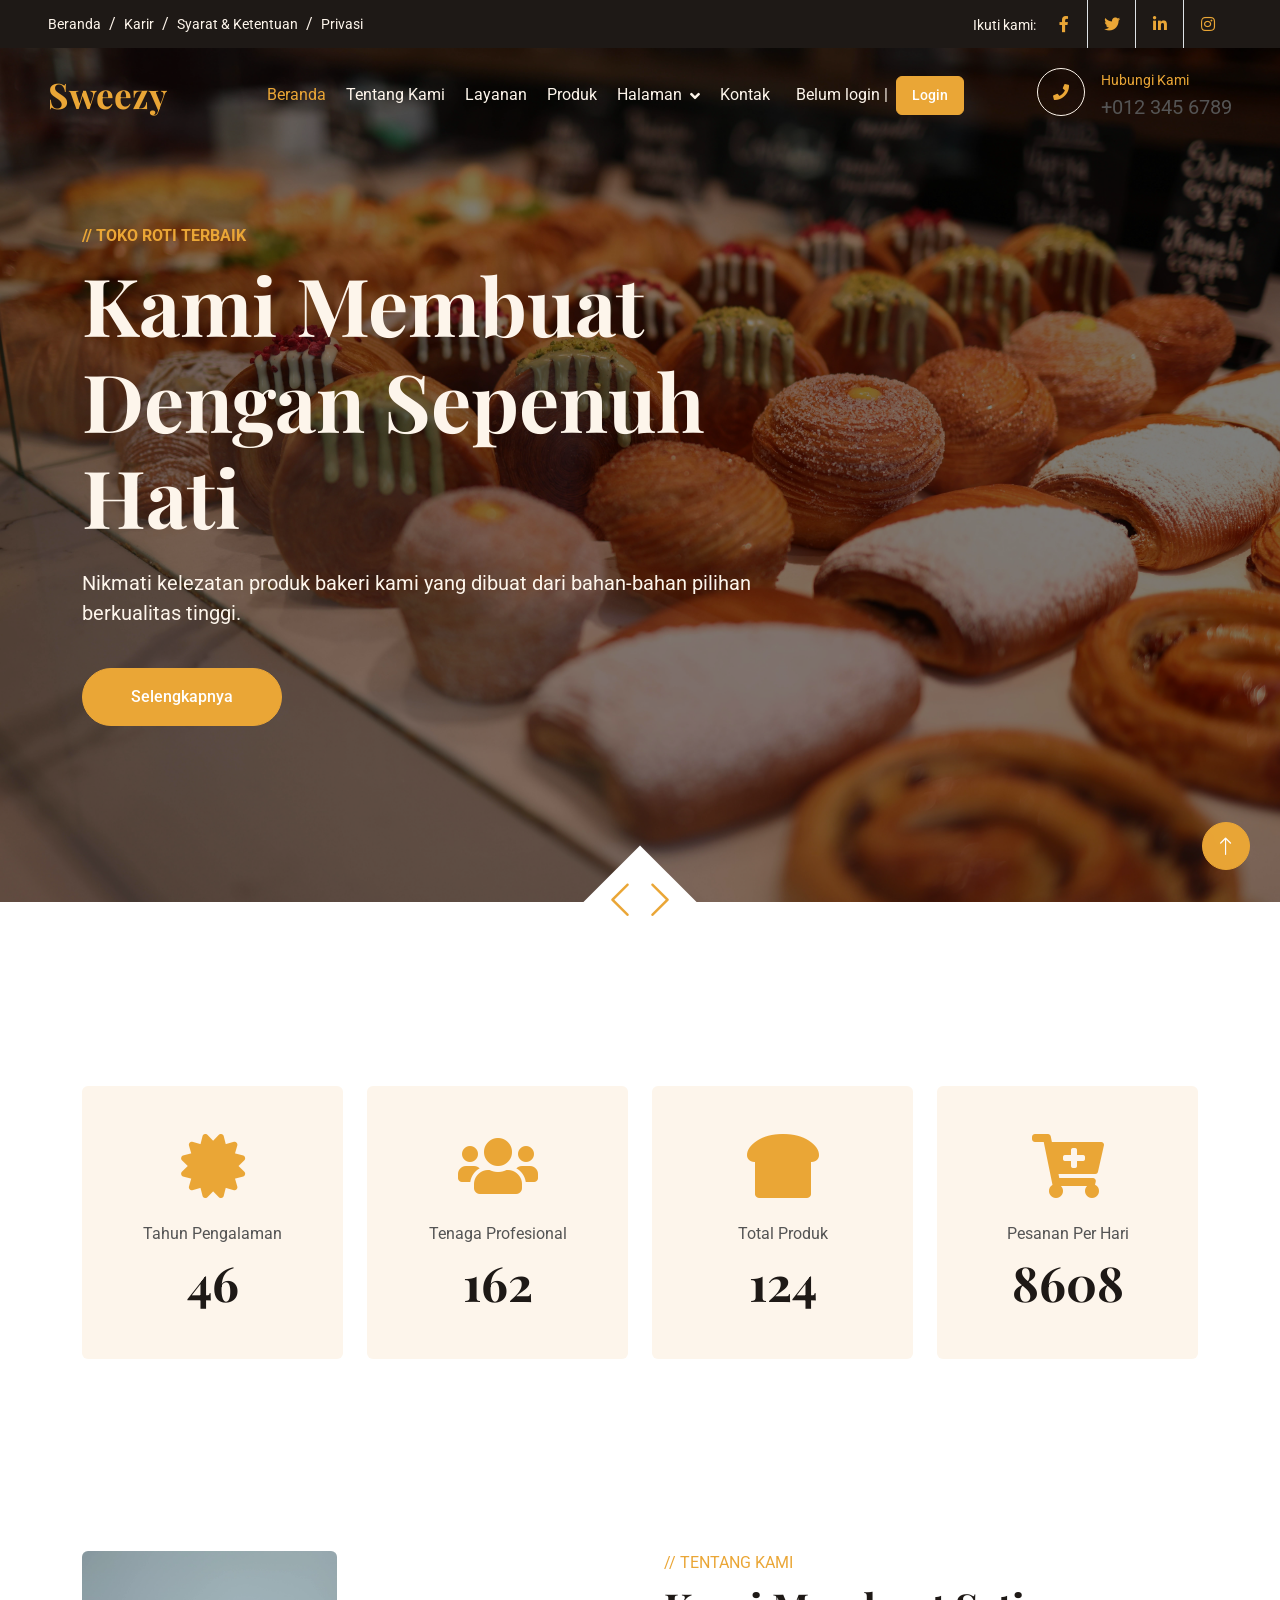
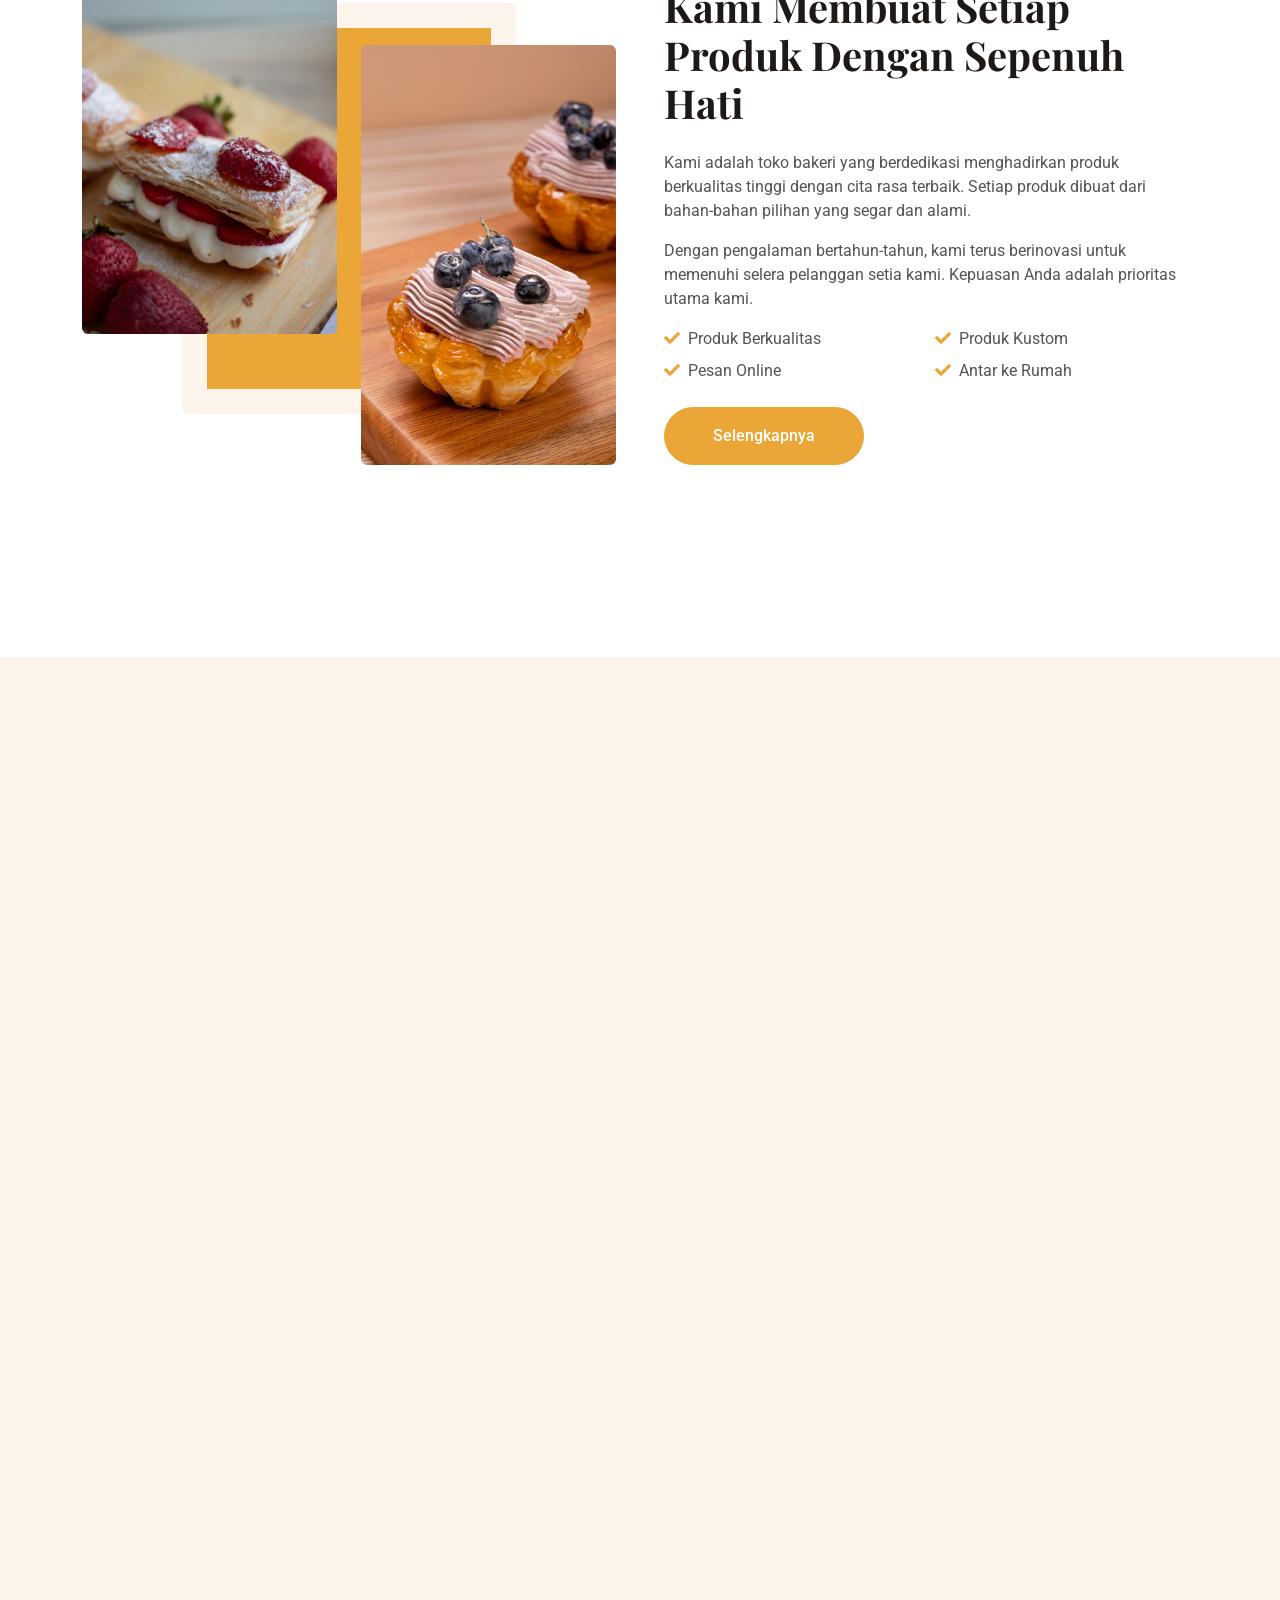
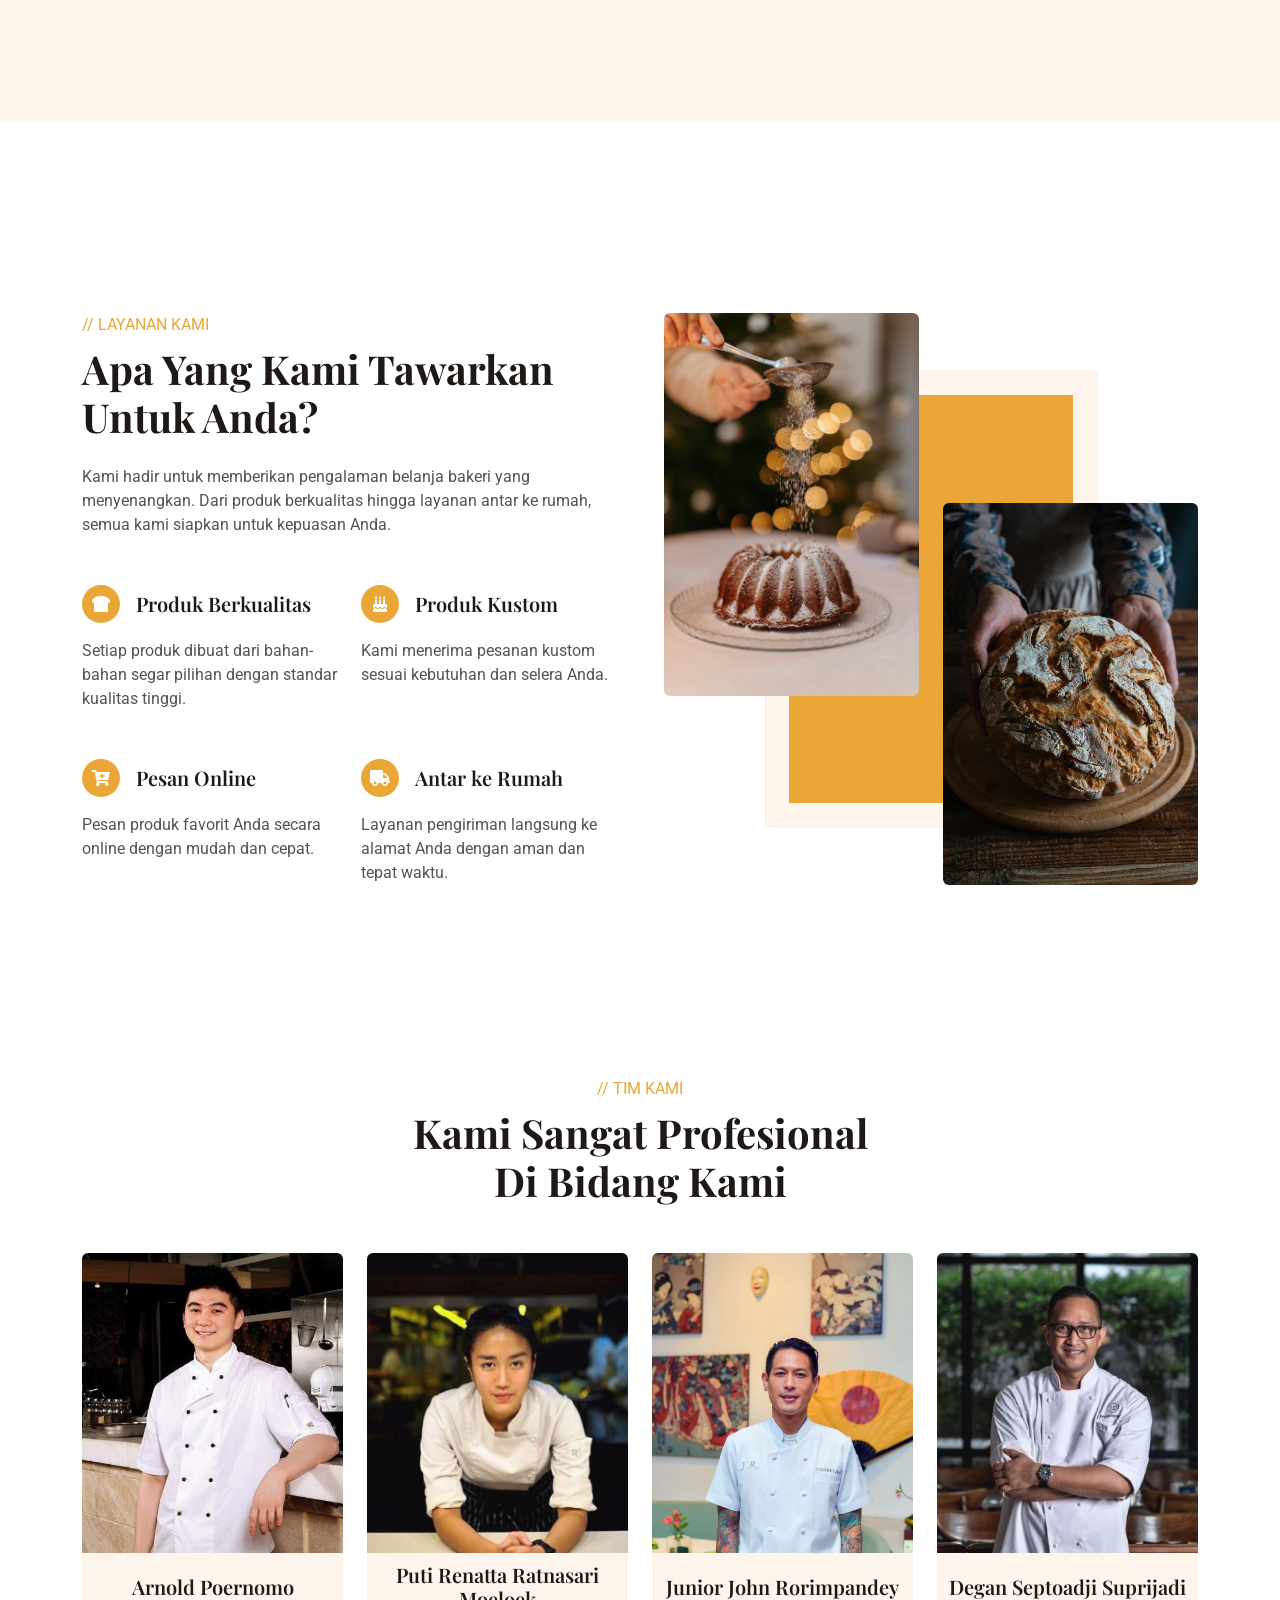
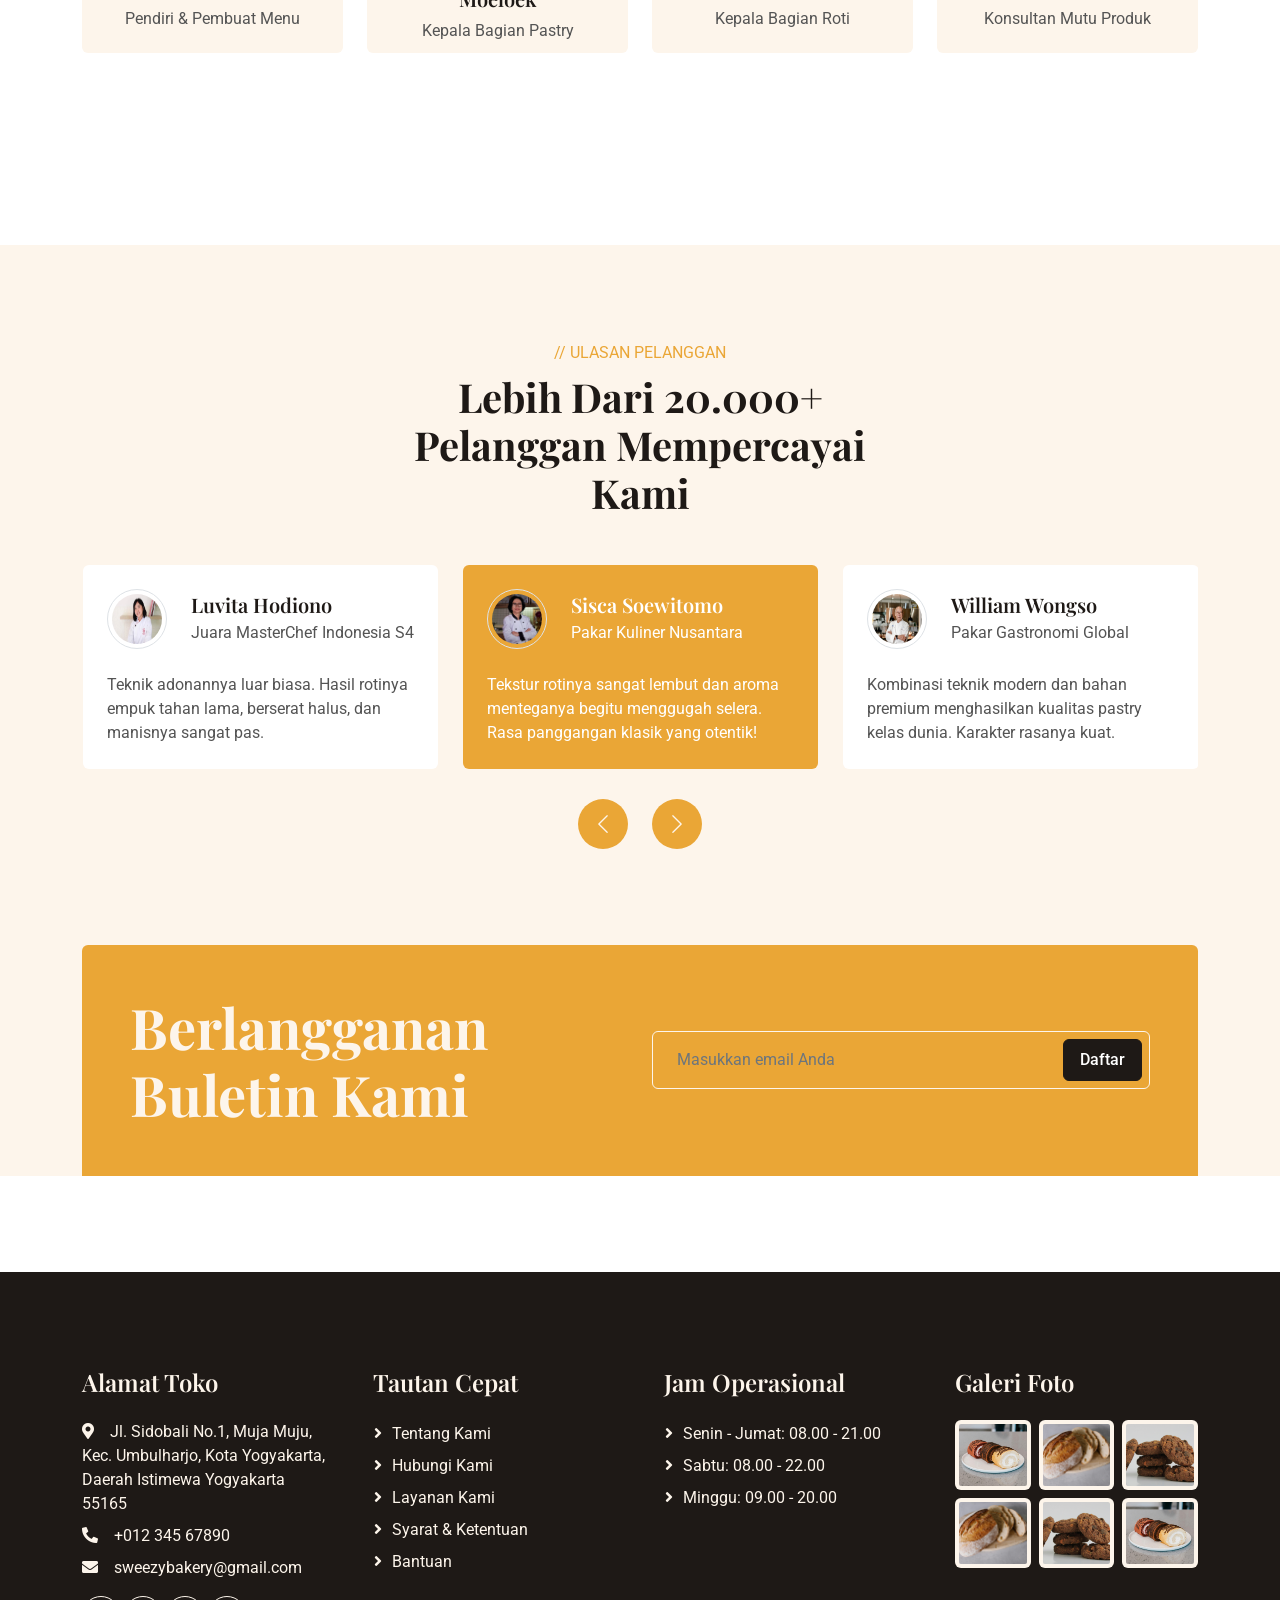
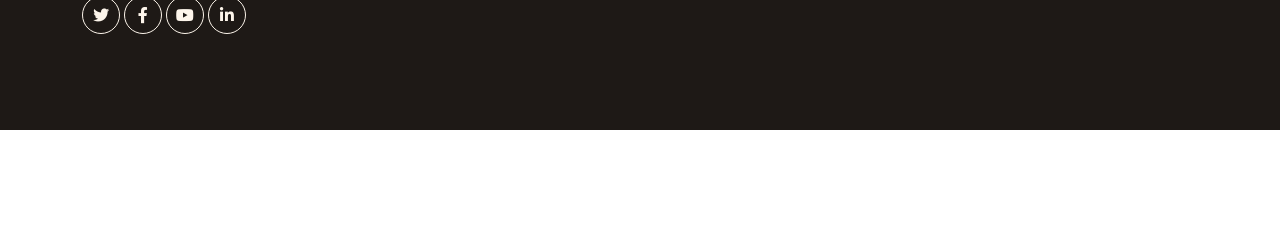
==== index.html @ e8d92fbf "Update index.html" ====
<!DOCTYPE html>
<html lang="id">

<head>
    <meta charset="utf-8">
    <title>Sweezy - Manis Di Setiap Gigitan</title>
    <meta content="width=device-width, initial-scale=1.0" name="viewport">
    <meta content="" name="keywords">
    <meta content="" name="description">

    <!-- Favicon -->
    <link href="img/favicon.ico" rel="icon">

    <!-- Google Web Fonts -->
    <link rel="preconnect" href="https://fonts.googleapis.com">
    <link rel="preconnect" href="https://fonts.gstatic.com" crossorigin>
    <link href="https://fonts.googleapis.com/css2?family=Roboto:wght@400;500&family=Playfair+Display:wght@600;700&display=swap" rel="stylesheet"> 

    <!-- Icon Font Stylesheet -->
    <link href="https://cdnjs.cloudflare.com/ajax/libs/font-awesome/5.10.0/css/all.min.css" rel="stylesheet">
    <link href="https://cdn.jsdelivr.net/npm/bootstrap-icons@1.4.1/font/bootstrap-icons.css" rel="stylesheet">

    <!-- Libraries Stylesheet -->
    <link href="lib/animate/animate.min.css" rel="stylesheet">
    <link href="lib/owlcarousel/assets/owl.carousel.min.css" rel="stylesheet">

    <!-- Customized Bootstrap Stylesheet -->
    <link href="css/bootstrap.min.css" rel="stylesheet">

    <!-- Template Stylesheet -->
    <link href="css/style.css" rel="stylesheet">
</head>

<body>
    <!-- Spinner Start -->
    <div id="spinner" class="show bg-white position-fixed translate-middle w-100 vh-100 top-50 start-50 d-flex align-items-center justify-content-center">
        <div class="spinner-grow text-primary" role="status"></div>
    </div>
    <!-- Spinner End -->


    <!-- Topbar Start -->
    <div class="container-fluid top-bar bg-dark text-light px-0 wow fadeIn" data-wow-delay="0.1s">
        <div class="row gx-0 align-items-center d-none d-lg-flex">
            <div class="col-lg-6 px-5 text-start">
                <ol class="breadcrumb mb-0">
                    <li class="breadcrumb-item"><a class="small text-light" href="#">Beranda</a></li>
                    <li class="breadcrumb-item"><a class="small text-light" href="#">Karir</a></li>
                    <li class="breadcrumb-item"><a class="small text-light" href="#">Syarat & Ketentuan</a></li>
                    <li class="breadcrumb-item"><a class="small text-light" href="#">Privasi</a></li>
                </ol>
            </div>
            <div class="col-lg-6 px-5 text-end">
                <small>Ikuti kami:</small>
                <div class="h-100 d-inline-flex align-items-center">
                    <a class="btn-lg-square text-primary border-end rounded-0" href=""><i class="fab fa-facebook-f"></i></a>
                    <a class="btn-lg-square text-primary border-end rounded-0" href=""><i class="fab fa-twitter"></i></a>
                    <a class="btn-lg-square text-primary border-end rounded-0" href=""><i class="fab fa-linkedin-in"></i></a>
                    <a class="btn-lg-square text-primary pe-0" href=""><i class="fab fa-instagram"></i></a>
                </div>
            </div>
        </div>
    </div>
    <!-- Topbar End -->


    <!-- Navbar Start -->
    <nav class="navbar navbar-expand-lg navbar-dark fixed-top py-lg-0 px-lg-5 wow fadeIn" data-wow-delay="0.1s">
        <a href="index.html" class="navbar-brand ms-4 ms-lg-0">
            <h1 class="text-primary m-0">Sweezy</h1>
        </a>
        <button type="button" class="navbar-toggler me-4" data-bs-toggle="collapse" data-bs-target="#navbarCollapse">
            <span class="navbar-toggler-icon"></span>
        </button>
        <div class="collapse navbar-collapse" id="navbarCollapse">
            <div class="navbar-nav mx-auto p-4 p-lg-0">
                <a href="index.html" class="nav-item nav-link active">Beranda</a>
                <a href="about.html" class="nav-item nav-link">Tentang Kami</a>
                <a href="service.html" class="nav-item nav-link">Layanan</a>
                <a href="product.html" class="nav-item nav-link">Produk</a>
                <div class="nav-item dropdown">
                    <a href="#" class="nav-link dropdown-toggle" data-bs-toggle="dropdown">Halaman</a>
                    <div class="dropdown-menu m-0">
                        <a href="team.html" class="dropdown-item">Tim Kami</a>
                        <a href="testimonial.html" class="dropdown-item">Testimoni</a>
                        <a href="404.html" class="dropdown-item">Halaman 404</a>
                    </div>
                </div>
                <a href="contact.html" class="nav-item nav-link">Kontak</a>
                <div id="authArea" class="d-flex align-items-center ms-3"></div>
            </div>
            <div class="d-none d-lg-flex">
                <div class="flex-shrink-0 btn-lg-square border border-light rounded-circle">
                    <i class="fa fa-phone text-primary"></i>
                </div>
                <div class="ps-3">
                    <small class="text-primary mb-0">Hubungi Kami</small>
                    <p class="fs-5 mb-0 phone-number">+012 345 6789</p>
                </div>
            </div>
        </div>
    </nav>
    <!-- Navbar End -->


    <!-- Carousel Start -->
    <div class="container-fluid p-0 pb-5 wow fadeIn" data-wow-delay="0.1s">
        <div class="owl-carousel header-carousel position-relative">
            <div class="owl-carousel-item position-relative">
                <img class="img-fluid" src="img/carousel-1.jpg" alt="">
                <div class="owl-carousel-inner">
                    <div class="container">
                        <div class="row justify-content-start">
                            <div class="col-lg-8">
                                <p class="text-primary text-uppercase fw-bold mb-2">// Toko Roti Terbaik</p>
                                <h1 class="display-1 text-light mb-4 animated slideInDown">Kami Membuat Dengan Sepenuh Hati</h1>
                                <p class="text-light fs-5 mb-4 pb-3">Nikmati kelezatan produk bakeri kami yang dibuat dari bahan-bahan pilihan berkualitas tinggi.</p>
                                <a href="" class="btn btn-primary rounded-pill py-3 px-5">Selengkapnya</a>
                            </div>
                        </div>
                    </div>
                </div>
            </div>
            <div class="owl-carousel-item position-relative">
                <img class="img-fluid" src="img/carousel-2.jpg" alt="">
                <div class="owl-carousel-inner">
                    <div class="container">
                        <div class="row justify-content-start">
                            <div class="col-lg-8">
                                <p class="text-primary text-uppercase fw-bold mb-2">// Toko Roti Terbaik</p>
                                <h1 class="display-1 text-light mb-4 animated slideInDown">Kami Membuat Dengan Sepenuh Hati</h1>
                                <p class="text-light fs-5 mb-4 pb-3">Nikmati kelezatan produk bakeri kami yang dibuat dari bahan-bahan pilihan berkualitas tinggi.</p>
                                <a href="" class="btn btn-primary rounded-pill py-3 px-5">Selengkapnya</a>
                            </div>
                        </div>
                    </div>
                </div>
            </div>
        </div>
    </div>
    <!-- Carousel End -->


    <!-- Facts Start -->
    <div class="container-xxl py-6">
        <div class="container">
            <div class="row g-4">
                <div class="col-lg-3 col-md-6 wow fadeIn" data-wow-delay="0.1s">
                    <div class="fact-item bg-light rounded text-center h-100 p-5">
                        <i class="fa fa-certificate fa-4x text-primary mb-4"></i>
                        <p class="mb-2">Tahun Pengalaman</p>
                        <h1 class="display-5 mb-0" data-toggle="counter-up">50</h1>
                    </div>
                </div>
                <div class="col-lg-3 col-md-6 wow fadeIn" data-wow-delay="0.3s">
                    <div class="fact-item bg-light rounded text-center h-100 p-5">
                        <i class="fa fa-users fa-4x text-primary mb-4"></i>
                        <p class="mb-2">Tenaga Profesional</p>
                        <h1 class="display-5 mb-0" data-toggle="counter-up">175</h1>
                    </div>
                </div>
                <div class="col-lg-3 col-md-6 wow fadeIn" data-wow-delay="0.5s">
                    <div class="fact-item bg-light rounded text-center h-100 p-5">
                        <i class="fa fa-bread-slice fa-4x text-primary mb-4"></i>
                        <p class="mb-2">Total Produk</p>
                        <h1 class="display-5 mb-0" data-toggle="counter-up">135</h1>
                    </div>
                </div>
                <div class="col-lg-3 col-md-6 wow fadeIn" data-wow-delay="0.7s">
                    <div class="fact-item bg-light rounded text-center h-100 p-5">
                        <i class="fa fa-cart-plus fa-4x text-primary mb-4"></i>
                        <p class="mb-2">Pesanan Per Hari</p>
                        <h1 class="display-5 mb-0" data-toggle="counter-up">9357</h1>
                    </div>
                </div>
            </div>
        </div>
    </div>
    <!-- Facts End -->


    <!-- About Start -->
    <div class="container-xxl py-6">
        <div class="container">
            <div class="row g-5">
                <div class="col-lg-6 wow fadeInUp" data-wow-delay="0.1s">
                    <div class="row img-twice position-relative h-100">
                        <div class="col-6">
                            <img class="img-fluid rounded" src="img/about-1.jpg" alt="">
                        </div>
                        <div class="col-6 align-self-end">
                            <img class="img-fluid rounded" src="img/about-2.jpg" alt="">
                        </div>
                    </div>
                </div>
                <div class="col-lg-6 wow fadeInUp" data-wow-delay="0.5s">
                    <div class="h-100">
                        <p class="text-primary text-uppercase mb-2">// Tentang Kami</p>
                        <h1 class="display-6 mb-4">Kami Membuat Setiap Produk Dengan Sepenuh Hati</h1>
                        <p>Kami adalah toko bakeri yang berdedikasi menghadirkan produk berkualitas tinggi dengan cita rasa terbaik. Setiap produk dibuat dari bahan-bahan pilihan yang segar dan alami.</p>
                        <p>Dengan pengalaman bertahun-tahun, kami terus berinovasi untuk memenuhi selera pelanggan setia kami. Kepuasan Anda adalah prioritas utama kami.</p>
                        <div class="row g-2 mb-4">
                            <div class="col-sm-6">
                                <i class="fa fa-check text-primary me-2"></i>Produk Berkualitas
                            </div>
                            <div class="col-sm-6">
                                <i class="fa fa-check text-primary me-2"></i>Produk Kustom
                            </div>
                            <div class="col-sm-6">
                                <i class="fa fa-check text-primary me-2"></i>Pesan Online
                            </div>
                            <div class="col-sm-6">
                                <i class="fa fa-check text-primary me-2"></i>Antar ke Rumah
                            </div>
                        </div>
                        <a class="btn btn-primary rounded-pill py-3 px-5" href="">Selengkapnya</a>
                    </div>
                </div>
            </div>
        </div>
    </div>
    <!-- About End -->


    <!-- Product Start -->
    <div class="container-xxl bg-light my-6 py-6 pt-0">
        <div class="container">
            <div class="bg-primary text-light rounded-bottom p-5 my-6 mt-0 wow fadeInUp" data-wow-delay="0.1s">
                <div class="row g-4 align-items-center">
                    <div class="col-lg-6">
                        <h1 class="display-4 text-light mb-0">Toko Roti Terbaik Di Kotamu</h1>
                    </div>
                    <div class="col-lg-6 text-lg-end">
                        <div class="d-inline-flex align-items-center text-start">
                            <i class="fa fa-phone-alt fa-4x flex-shrink-0"></i>
                            <div class="ms-4">
                                <p class="fs-5 fw-bold mb-0">Hubungi Kami</p>
                                <p class="fs-1 fw-bold mb-0">+012 345 6789</p>
                            </div>
                        </div>
                    </div>
                </div>
            </div>
            <div class="text-center mx-auto mb-5 wow fadeInUp" data-wow-delay="0.1s" style="max-width: 500px;">
                <p class="text-primary text-uppercase mb-2">// Produk Bakeri</p>
                <h1 class="display-6 mb-4">Jelajahi Kategori Produk Bakeri Kami</h1>
            </div>
            <div class="row g-4">
                <div class="col-lg-4 col-md-6 wow fadeInUp" data-wow-delay="0.1s">
                    <div class="product-item d-flex flex-column bg-white rounded overflow-hidden h-100">
                        <div class="text-center p-4">
                            <div class="d-inline-block border border-primary rounded-pill px-3 mb-3">Rp 15.000 - Rp 150.000</div>
                            <h3 class="mb-3">Kue</h3>
                            <span>Berbagai pilihan kue lezat yang dibuat dari bahan-bahan segar pilihan dengan cita rasa terbaik.</span>
                        </div>
                        <div class="position-relative mt-auto">
                            <img class="img-fluid" src="img/product-1.jpg" alt="">
                            <div class="product-overlay">
                                <a class="btn btn-lg-square btn-outline-light rounded-circle" href=""><i class="fa fa-eye text-primary"></i></a>
                            </div>
                        </div>
                    </div>
                </div>
                <div class="col-lg-4 col-md-6 wow fadeInUp" data-wow-delay="0.3s">
                    <div class="product-item d-flex flex-column bg-white rounded overflow-hidden h-100">
                        <div class="text-center p-4">
                            <div class="d-inline-block border border-primary rounded-pill pt-1 px-3 mb-3">Rp 10.000 - Rp 80.000</div>
                            <h3 class="mb-3">Roti</h3>
                            <span>Roti segar dipanggang setiap hari dengan resep tradisional yang telah teruji selama bertahun-tahun.</span>
                        </div>
                        <div class="position-relative mt-auto">
                            <img class="img-fluid" src="img/product-2.jpg" alt="">
                            <div class="product-overlay">
                                <a class="btn btn-lg-square btn-outline-light rounded-circle" href=""><i class="fa fa-eye text-primary"></i></a>
                            </div>
                        </div>
                    </div>
                </div>
                <div class="col-lg-4 col-md-6 wow fadeInUp" data-wow-delay="0.5s">
                    <div class="product-item d-flex flex-column bg-white rounded overflow-hidden h-100">
                        <div class="text-center p-4">
                            <div class="d-inline-block border border-primary rounded-pill pt-1 px-3 mb-3">Rp 5.000 - Rp 50.000</div>
                            <h4 class="mb-3">Kue Kering</h4>
                            <span>Kue kering renyah dengan berbagai rasa yang cocok untuk camilan keluarga maupun oleh-oleh.</span>
                        </div>
                        <div class="position-relative mt-auto">
                            <img class="img-fluid" src="img/product-3.jpg" alt="">
                            <div class="product-overlay">
                                <a class="btn btn-lg-square btn-outline-light rounded-circle" href=""><i class="fa fa-eye text-primary"></i></a>
                            </div>
                        </div>
                    </div>
                </div>
            </div>
        </div>
    </div>
    <!-- Product End -->


    <!-- Service Start -->
    <div class="container-xxl py-6">
        <div class="container">
            <div class="row g-5">
                <div class="col-lg-6 wow fadeInUp" data-wow-delay="0.1s">
                    <p class="text-primary text-uppercase mb-2">// Layanan Kami</p>
                    <h1 class="display-6 mb-4">Apa Yang Kami Tawarkan Untuk Anda?</h1>
                    <p class="mb-5">Kami hadir untuk memberikan pengalaman belanja bakeri yang menyenangkan. Dari produk berkualitas hingga layanan antar ke rumah, semua kami siapkan untuk kepuasan Anda.</p>
                    <div class="row gy-5 gx-4">
                        <div class="col-sm-6 wow fadeIn" data-wow-delay="0.1s">
                            <div class="d-flex align-items-center mb-3">
                                <div class="flex-shrink-0 btn-square bg-primary rounded-circle me-3">
                                    <i class="fa fa-bread-slice text-white"></i>
                                </div>
                                <h5 class="mb-0">Produk Berkualitas</h5>
                            </div>
                            <span>Setiap produk dibuat dari bahan-bahan segar pilihan dengan standar kualitas tinggi.</span>
                        </div>
                        <div class="col-sm-6 wow fadeIn" data-wow-delay="0.2s">
                            <div class="d-flex align-items-center mb-3">
                                <div class="flex-shrink-0 btn-square bg-primary rounded-circle me-3">
                                    <i class="fa fa-birthday-cake text-white"></i>
                                </div>
                                <h5 class="mb-0">Produk Kustom</h5>
                            </div>
                            <span>Kami menerima pesanan kustom sesuai kebutuhan dan selera Anda.</span>
                        </div>
                        <div class="col-sm-6 wow fadeIn" data-wow-delay="0.3s">
                            <div class="d-flex align-items-center mb-3">
                                <div class="flex-shrink-0 btn-square bg-primary rounded-circle me-3">
                                    <i class="fa fa-cart-plus text-white"></i>
                                </div>
                                <h5 class="mb-0">Pesan Online</h5>
                            </div>
                            <span>Pesan produk favorit Anda secara online dengan mudah dan cepat.</span>
                        </div>
                        <div class="col-sm-6 wow fadeIn" data-wow-delay="0.4s">
                            <div class="d-flex align-items-center mb-3">
                                <div class="flex-shrink-0 btn-square bg-primary rounded-circle me-3">
                                    <i class="fa fa-truck text-white"></i>
                                </div>
                                <h5 class="mb-0">Antar ke Rumah</h5>
                            </div>
                            <span>Layanan pengiriman langsung ke alamat Anda dengan aman dan tepat waktu.</span>
                        </div>
                    </div>
                </div>
                <div class="col-lg-6 wow fadeInUp" data-wow-delay="0.5s">
                    <div class="row img-twice position-relative h-100">
                        <div class="col-6">
                            <img class="img-fluid rounded" src="img/service-1.jpg" alt="">
                        </div>
                        <div class="col-6 align-self-end">
                            <img class="img-fluid rounded" src="img/service-2.jpg" alt="">
                        </div>
                    </div>
                </div>
            </div>
        </div>
    </div>
    <!-- Service End -->


    <!-- Team Start -->
    <div class="container-xxl py-6">
        <div class="container">
            <div class="text-center mx-auto mb-5 wow fadeInUp" data-wow-delay="0.1s" style="max-width: 500px;">
                <p class="text-primary text-uppercase mb-2">// Tim Kami</p>
                <h1 class="display-6 mb-4">Kami Sangat Profesional Di Bidang Kami</h1>
            </div>
            <div class="row g-4">
                <div class="col-lg-3 col-md-6 wow fadeInUp" data-wow-delay="0.1s">
                    <div class="team-item text-center rounded overflow-hidden">
                        <img class="img-fluid" src="img/team-1.jpg" alt="">
                        <div class="team-text">
                            <div class="team-title">
                                <h5>Arnold Poernomo</h5>
                                <span>Pendiri & Pembuat Menu</span>
                            </div>
                            <div class="team-social">
                                <a class="btn btn-square btn-light rounded-circle" href=""><i class="fab fa-facebook-f"></i></a>
                                <a class="btn btn-square btn-light rounded-circle" href=""><i class="fab fa-twitter"></i></a>
                                <a class="btn btn-square btn-light rounded-circle" href=""><i class="fab fa-instagram"></i></a>
                            </div>
                        </div>
                    </div>
                </div>
                <div class="col-lg-3 col-md-6 wow fadeInUp" data-wow-delay="0.3s">
                    <div class="team-item text-center rounded overflow-hidden">
                        <img class="img-fluid" src="img/team-2.jpg" alt="">
                        <div class="team-text">
                            <div class="team-title">
                                <h5>Puti Renatta Ratnasari Moeloek</h5>
                                <span>Kepala Bagian Pastry</span>
                            </div>
                            <div class="team-social">
                                <a class="btn btn-square btn-light rounded-circle" href=""><i class="fab fa-facebook-f"></i></a>
                                <a class="btn btn-square btn-light rounded-circle" href=""><i class="fab fa-twitter"></i></a>
                                <a class="btn btn-square btn-light rounded-circle" href=""><i class="fab fa-instagram"></i></a>
                            </div>
                        </div>
                    </div>
                </div>
                <div class="col-lg-3 col-md-6 wow fadeInUp" data-wow-delay="0.5s">
                    <div class="team-item text-center rounded overflow-hidden">
                        <img class="img-fluid" src="img/team-3.jpg" alt="">
                        <div class="team-text">
                            <div class="team-title">
                                <h5>Junior John Rorimpandey</h5>
                                <span>Kepala Bagian Roti</span>
                            </div>
                            <div class="team-social">
                                <a class="btn btn-square btn-light rounded-circle" href=""><i class="fab fa-facebook-f"></i></a>
                                <a class="btn btn-square btn-light rounded-circle" href=""><i class="fab fa-twitter"></i></a>
                                <a class="btn btn-square btn-light rounded-circle" href=""><i class="fab fa-instagram"></i></a>
                            </div>
                        </div>
                    </div>
                </div>
                <div class="col-lg-3 col-md-6 wow fadeInUp" data-wow-delay="0.7s">
                    <div class="team-item text-center rounded overflow-hidden">
                        <img class="img-fluid" src="img/team-4.jpg" alt="">
                        <div class="team-text">
                            <div class="team-title">
                                <h5>Degan Septoadji Suprijadi</h5>
                                <span>Konsultan Mutu Produk</span>
                            </div>
                            <div class="team-social">
                                <a class="btn btn-square btn-light rounded-circle" href=""><i class="fab fa-facebook-f"></i></a>
                                <a class="btn btn-square btn-light rounded-circle" href=""><i class="fab fa-twitter"></i></a>
                                <a class="btn btn-square btn-light rounded-circle" href=""><i class="fab fa-instagram"></i></a>
                            </div>
                        </div>
                    </div>
                </div>
            </div>
        </div>
    </div>
    <!-- Team End -->


    <!-- Testimonial Start -->
    <div class="container-xxl bg-light my-6 py-6 pb-0">
        <div class="container">
            <div class="text-center mx-auto mb-5 wow fadeInUp" data-wow-delay="0.1s" style="max-width: 500px;">
                <p class="text-primary text-uppercase mb-2">// Ulasan Pelanggan</p>
                <h1 class="display-6 mb-4">Lebih Dari 20.000+ Pelanggan Mempercayai Kami</h1>
            </div>
            <div class="owl-carousel testimonial-carousel wow fadeInUp" data-wow-delay="0.1s">
                <div class="testimonial-item bg-white rounded p-4">
                    <div class="d-flex align-items-center mb-4">
                        <img class="flex-shrink-0 rounded-circle border p-1" src="img/testimonial-1.jpg" alt="">
                        <div class="ms-4">
                            <h5 class="mb-1">Sisca Soewitomo</h5>
                            <span>Pakar Kuliner Nusantara</span>
                        </div>
                    </div>
                    <p class="mb-0">Tekstur rotinya sangat lembut dan aroma menteganya begitu menggugah selera. Rasa panggangan klasik yang otentik!</p>
                </div>
                <div class="testimonial-item bg-white rounded p-4">
                    <div class="d-flex align-items-center mb-4">
                        <img class="flex-shrink-0 rounded-circle border p-1" src="img/testimonial-2.jpg" alt="">
                        <div class="ms-4">
                            <h5 class="mb-1">William Wongso</h5>
                            <span>Pakar Gastronomi Global</span>
                        </div>
                    </div>
                    <p class="mb-0">Kombinasi teknik modern dan bahan premium menghasilkan kualitas pastry kelas dunia. Karakter rasanya kuat.</p>
                </div>
                <div class="testimonial-item bg-white rounded p-4">
                    <div class="d-flex align-items-center mb-4">
                        <img class="flex-shrink-0 rounded-circle border p-1" src="img/testimonial-3.jpg" alt="">
                        <div class="ms-4">
                            <h5 class="mb-1">Nagita Slavina</h5>
                            <span>Selebriti & Pencinta Kuliner</span>
                        </div>
                    </div>
                    <p class="mb-0">Jujur, croissant dan rotinya juara banget! Sekali gigit langsung berasa menteganya yang premium.</p>
                </div>
                <div class="testimonial-item bg-white rounded p-4">
                    <div class="d-flex align-items-center mb-4">
                        <img class="flex-shrink-0 rounded-circle border p-1" src="img/testimonial-4.jpg" alt="">
                        <div class="ms-4">
                            <h5 class="mb-1">Luvita Hodiono</h5>
                            <span>Juara MasterChef Indonesia S4</span>
                        </div>
                    </div>
                    <p class="mb-0">Teknik adonannya luar biasa. Hasil rotinya empuk tahan lama, berserat halus, dan manisnya sangat pas.</p>
                </div>
            </div>
            <div class="bg-primary text-light rounded-top p-5 my-6 mb-0 wow fadeInUp" data-wow-delay="0.1s">
                <div class="row align-items-center">
                    <div class="col-md-6">
                        <h1 class="display-4 text-light mb-0">Berlangganan Buletin Kami</h1>
                    </div>
                    <div class="col-md-6 text-md-end">
                        <div class="position-relative">
                            <input class="form-control bg-transparent border-light w-100 py-3 ps-4 pe-5" type="text" placeholder="Masukkan email Anda">
                            <button type="button" class="btn btn-dark py-2 px-3 position-absolute top-0 end-0 mt-2 me-2">Daftar</button>
                        </div>
                    </div>
                </div>
            </div>
        </div>
    </div>
    <!-- Testimonial End -->


    <!-- Footer Start -->
    <div class="container-fluid bg-dark text-light footer my-6 mb-0 py-5 wow fadeIn" data-wow-delay="0.1s">
        <div class="container py-5">
            <div class="row g-5">
                <div class="col-lg-3 col-md-6">
                    <h4 class="text-light mb-4">Alamat Toko</h4>
                    <p class="mb-2"><i class="fa fa-map-marker-alt me-3"></i>Jl. Sidobali No.1, Muja Muju, Kec. Umbulharjo, Kota Yogyakarta, Daerah Istimewa Yogyakarta 55165</p>
                    <p class="mb-2"><i class="fa fa-phone-alt me-3"></i>+012 345 67890</p>
                    <p class="mb-2"><i class="fa fa-envelope me-3"></i>sweezybakery@gmail.com</p>
                    <div class="d-flex pt-2">
                        <a class="btn btn-square btn-outline-light rounded-circle me-1" href=""><i class="fab fa-twitter"></i></a>
                        <a class="btn btn-square btn-outline-light rounded-circle me-1" href=""><i class="fab fa-facebook-f"></i></a>
                        <a class="btn btn-square btn-outline-light rounded-circle me-1" href=""><i class="fab fa-youtube"></i></a>
                        <a class="btn btn-square btn-outline-light rounded-circle me-0" href=""><i class="fab fa-linkedin-in"></i></a>
                    </div>
                </div>
                <div class="col-lg-3 col-md-6">
                    <h4 class="text-light mb-4">Tautan Cepat</h4>
                    <a class="btn btn-link" href="">Tentang Kami</a>
                    <a class="btn btn-link" href="">Hubungi Kami</a>
                    <a class="btn btn-link" href="">Layanan Kami</a>
                    <a class="btn btn-link" href="">Syarat & Ketentuan</a>
                    <a class="btn btn-link" href="">Bantuan</a>
                </div>
                <div class="col-lg-3 col-md-6">
                    <h4 class="text-light mb-4">Jam Operasional</h4>
                    <a class="btn btn-link">Senin - Jumat: 08.00 - 21.00</a>
                    <a class="btn btn-link">Sabtu: 08.00 - 22.00</a>
                    <a class="btn btn-link">Minggu: 09.00 - 20.00</a>
                </div>
                <div class="col-lg-3 col-md-6">
                    <h4 class="text-light mb-4">Galeri Foto</h4>
                    <div class="row g-2">
                        <div class="col-4">
                            <img class="img-fluid bg-light rounded p-1" src="img/product-1.jpg" alt="Gambar">
                        </div>
                        <div class="col-4">
                            <img class="img-fluid bg-light rounded p-1" src="img/product-2.jpg" alt="Gambar">
                        </div>
                        <div class="col-4">
                            <img class="img-fluid bg-light rounded p-1" src="img/product-3.jpg" alt="Gambar">
                        </div>
                        <div class="col-4">
                            <img class="img-fluid bg-light rounded p-1" src="img/product-2.jpg" alt="Gambar">
                        </div>
                        <div class="col-4">
                            <img class="img-fluid bg-light rounded p-1" src="img/product-3.jpg" alt="Gambar">
                        </div>
                        <div class="col-4">
                            <img class="img-fluid bg-light rounded p-1" src="img/product-1.jpg" alt="Gambar">
                        </div>
                    </div>
                </div>
            </div>
        </div>
    </div>
    <!-- Footer End -->


    <!-- Copyright Start -->
    <div class="container-fluid copyright text-light py-4 wow fadeIn" data-wow-delay="0.1s">
        <div class="container">
            <div class="row">
                <div class="col-md-6 text-center text-md-start mb-3 mb-md-0">
                    &copy; <a href="#">Sweezy</a>, Hak Cipta Dilindungi.
                </div>
                <div class="col-md-6 text-center text-md-end">
                    Dirancang Oleh <a href="https://htmlcodex.com">HTML Codex</a>
                    <br>Didistribusikan Oleh: <a class="border-bottom" href="https://themewagon.com" target="_blank">ThemeWagon</a>
                </div>
            </div>
        </div>
    </div>
    <!-- Copyright End -->


    <!-- Back to Top -->
    <a href="#" class="btn btn-lg btn-primary btn-lg-square rounded-circle back-to-top"><i class="bi bi-arrow-up"></i></a>


    <!-- JavaScript Libraries -->
    <script src="https://code.jquery.com/jquery-3.4.1.min.js"></script>
    <script src="https://cdn.jsdelivr.net/npm/bootstrap@5.0.0/dist/js/bootstrap.bundle.min.js"></script>
    <script src="lib/wow/wow.min.js"></script>
    <script src="lib/easing/easing.min.js"></script>
    <script src="lib/waypoints/waypoints.min.js"></script>
    <script src="lib/counterup/counterup.min.js"></script>
    <script src="lib/owlcarousel/owl.carousel.min.js"></script>

    <!-- Template Javascript -->
    <script src="js/main.js"></script>
    <script src="login/js/welcome.js"></script>
</body>

</html>
---- css/style.css ----
/********** Template CSS **********/
:root {
    --primary: #EAA636;
    --secondary: #545454;
    --light: #FDF5EB;
    --dark: #1E1916;
}

h4,
h5,
h6,
.h4,
.h5,
.h6 {
    font-weight: 600 !important;
}

.py-6 {
    padding-top: 6rem;
    padding-bottom: 6rem;
}

.my-6 {
    margin-top: 6rem;
    margin-bottom: 6rem;
}

.back-to-top {
    position: fixed;
    display: none;
    right: 30px;
    bottom: 30px;
    z-index: 99;
}


/*** Spinner ***/
#spinner {
    opacity: 0;
    visibility: hidden;
    transition: opacity .5s ease-out, visibility 0s linear .5s;
    z-index: 99999;
}

#spinner.show {
    transition: opacity .5s ease-out, visibility 0s linear 0s;
    visibility: visible;
    opacity: 1;
}


/*** Button ***/
.btn {
    font-weight: 500;
    transition: .5s;
}

.btn.btn-primary {
    color: #FFFFFF;
}

.btn-square {
    width: 38px;
    height: 38px;
}

.btn-sm-square {
    width: 32px;
    height: 32px;
}

.btn-lg-square {
    width: 48px;
    height: 48px;
}

.btn-square,
.btn-sm-square,
.btn-lg-square {
    padding: 0;
    display: flex;
    align-items: center;
    justify-content: center;
    font-weight: normal;
}


/*** Navbar ***/
.navbar .dropdown-toggle::after {
    border: none;
    content: "\f107";
    font-family: "Font Awesome 5 Free";
    font-weight: 900;
    vertical-align: middle;
    margin-left: 8px;
}

.navbar .navbar-nav .nav-link {
    padding: 35px 10px; /* [FIXED] Diubah dari 15px jadi 10px biar menu muat 1 baris */
    color: var(--light);
    outline: none;
}

.navbar .navbar-nav .nav-link:hover,
.navbar .navbar-nav .nav-link.active {
    color: var(--primary);
}

.navbar.fixed-top {
    transition: .5s;
}

/* [FIXED] Menyesuaikan ukuran font brand Sweezy agar tidak makan terlalu banyak space */
.navbar-brand h1 {
    font-size: 2.2rem;
    margin-right: 10px;
}

/* [FIXED] Memperkecil sedikit tombol login di navbar */
#authArea .btn {
    padding: 8px 15px !important;
    font-size: 14px !important;
}

@media (max-width: 991.98px) {
    .navbar .navbar-nav {
        margin-top: 10px;
        border-top: 1px solid rgba(255, 255, 255, .3);
        background: var(--dark);
    }

    .navbar .navbar-nav .nav-link {
        padding: 10px 0;
    }
}

@media (min-width: 992px) {
    .navbar .nav-item .dropdown-menu {
        display: block;
        visibility: hidden;
        top: 100%;
        transform: rotateX(-75deg);
        transform-origin: 0% 0%;
        transition: .5s;
        opacity: 0;
    }

    .navbar .nav-item:hover .dropdown-menu {
        transform: rotateX(0deg);
        visibility: visible;
        transition: .5s;
        opacity: 1;
    }
}


/*** Header ***/
.header-carousel .owl-carousel-inner {
    position: absolute;
    width: 100%;
    height: 100%;
    top: 0;
    left: 0;
    display: flex;
    align-items: center;
    background: rgba(0, 0, 0, .5);
}

@media (max-width: 768px) {
    .header-carousel .owl-carousel-item {
        position: relative;
        min-height: 600px;
    }

    .header-carousel .owl-carousel-item img {
        position: absolute;
        width: 100%;
        height: 100%;
        object-fit: cover;
    }

    .header-carousel .owl-carousel-item p {
        font-size: 16px !important;
    }
}

.header-carousel .owl-nav {
    position: relative;
    width: 80px;
    height: 80px;
    margin: -40px auto 0 auto;
    display: flex;
    justify-content: center;
    align-items: center;
}

.header-carousel .owl-nav::before {
    position: absolute;
    content: "";
    width: 100%;
    height: 100%;
    top: 0;
    left: 0;
    background: #FFFFFF;
    transform: rotate(45deg);
}

.header-carousel .owl-nav .owl-prev,
.header-carousel .owl-nav .owl-next {
    position: relative;
    font-size: 40px;
    color: var(--primary);
    transition: .5s;
    z-index: 1;
}

.header-carousel .owl-nav .owl-prev:hover,
.header-carousel .owl-nav .owl-next:hover {
    color: var(--dark);
}

.page-header {
    margin-bottom: 6rem;
    background: linear-gradient(rgba(0, 0, 0, .5), rgba(0, 0, 0, .5)), url(../img/carousel-1.jpg) center center no-repeat;
    background-size: cover;
}

/* [FIXED] Memperkecil sedikit font judul page header biar "Tentang Kami" muat 1 baris */
.page-header h1 {
    font-size: 2.5rem; 
}

.breadcrumb-item+.breadcrumb-item::before {
    color: var(--light);
}


/*** Facts ***/
.fact-item {
    transition: .5s;
}

.fact-item:hover {
    margin-top: -10px;
    background: #FFFFFF !important;
    box-shadow: 0 0 45px rgba(0, 0, 0, .07);
}


/*** About ***/
.img-twice::before {
    position: absolute;
    content: "";
    width: 60%;
    height: 80%;
    top: 10%;
    left: 20%;
    background: var(--primary);
    border: 25px solid var(--light);
    border-radius: 6px;
    z-index: -1;
}


/*** Product ***/
.product-item {
    transition: .5s;
}

.product-item:hover {
    background: var(--primary) !important;
}

.product-item:hover * {
    color: var(--light);
}

.product-item:hover .border-primary {
    border-color: var(--light) !important;
}

.product-item .product-overlay {
    position: absolute;
    width: 100%;
    height: 0;
    top: 0;
    left: 0;
    display: flex;
    align-items: center;
    justify-content: center;
    background: rgba(0, 0, 0, .5);
    overflow: hidden;
    opacity: 0;
    transition: .5s;
}

.product-item:hover .product-overlay {
    height: 100%;
    opacity: 1;
}


/*** Team ***/
.team-item .team-text {
    position: relative;
    height: 100px;
    overflow: hidden;
}

.team-item .team-title {
    position: absolute;
    width: 100%;
    height: 100%;
    top: 0;
    left: 0;
    display: flex;
    flex-direction: column;
    align-items: center;
    justify-content: center;
    background: var(--light);
    transition: .5s;
}

.team-item:hover .team-title {
    top: -100px;
}

.team-item .team-social {
    position: absolute;
    width: 100%;
    height: 100%;
    top: 100px;
    left: 0;
    display: flex;
    align-items: center;
    justify-content: center;
    background: var(--primary);
    transition: .5s;
}

.team-item .team-social .btn {
    margin: 0 3px;
}

.team-item:hover .team-social {
    top: 0;
}


/*** Testimonial ***/
.testimonial-carousel .owl-item .testimonial-item img {
    width: 60px;
    height: 60px;
}

.testimonial-carousel .owl-item .testimonial-item,
.testimonial-carousel .owl-item .testimonial-item * {
    transition: .5s;
}

.testimonial-carousel .owl-item.center .testimonial-item {
    background: var(--primary) !important;
}

.testimonial-carousel .owl-item.center .testimonial-item * {
    color: #FFFFFF !important;
}

.testimonial-carousel .owl-nav {
    margin-top: 30px;
    display: flex;
    justify-content: center;
}

.testimonial-carousel .owl-nav .owl-prev,
.testimonial-carousel .owl-nav .owl-next {
    margin: 0 12px;
    width: 50px;
    height: 50px;
    display: flex;
    align-items: center;
    justify-content: center;
    border-radius: 50px;
    font-size: 22px;
    color: var(--light);
    background: var(--primary);
    transition: .5s;
}

.testimonial-carousel .owl-nav .owl-prev:hover,
.testimonial-carousel .owl-nav .owl-next:hover {
    color: var(--primary);
    background: var(--dark);
}


/*** Footer ***/
.footer .btn.btn-link {
    display: block;
    margin-bottom: 5px;
    padding: 0;
    text-align: left;
    color: var(--light);
    font-weight: normal;
    text-transform: capitalize;
    transition: .3s;
}

.footer .btn.btn-link::before {
    position: relative;
    content: "\f105";
    font-family: "Font Awesome 5 Free";
    font-weight: 900;
    color: var(--light);
    margin-right: 10px;
}

.footer .btn.btn-link:hover {
    color: var(--primary);
    letter-spacing: 1px;
    box-shadow: none;
}

.copyright {
    background: #111111;
}

.copyright a {
    color: var(--primary);
}

.copyright a:hover {
    color: var(--light);
}

.team-item img {
    width: 100%;
    height: 300px;
    object-fit: cover;
    object-position: top;
}

.product-item img {
    width: 100%;
    height: 250px;
    object-fit: cover;
}

.footer .row.g-2 img {
    width: 100%;
    height: 70px;
    object-fit: cover;
}

.container,
.container-fluid {
    margin-left: auto;
    margin-right: auto;
}
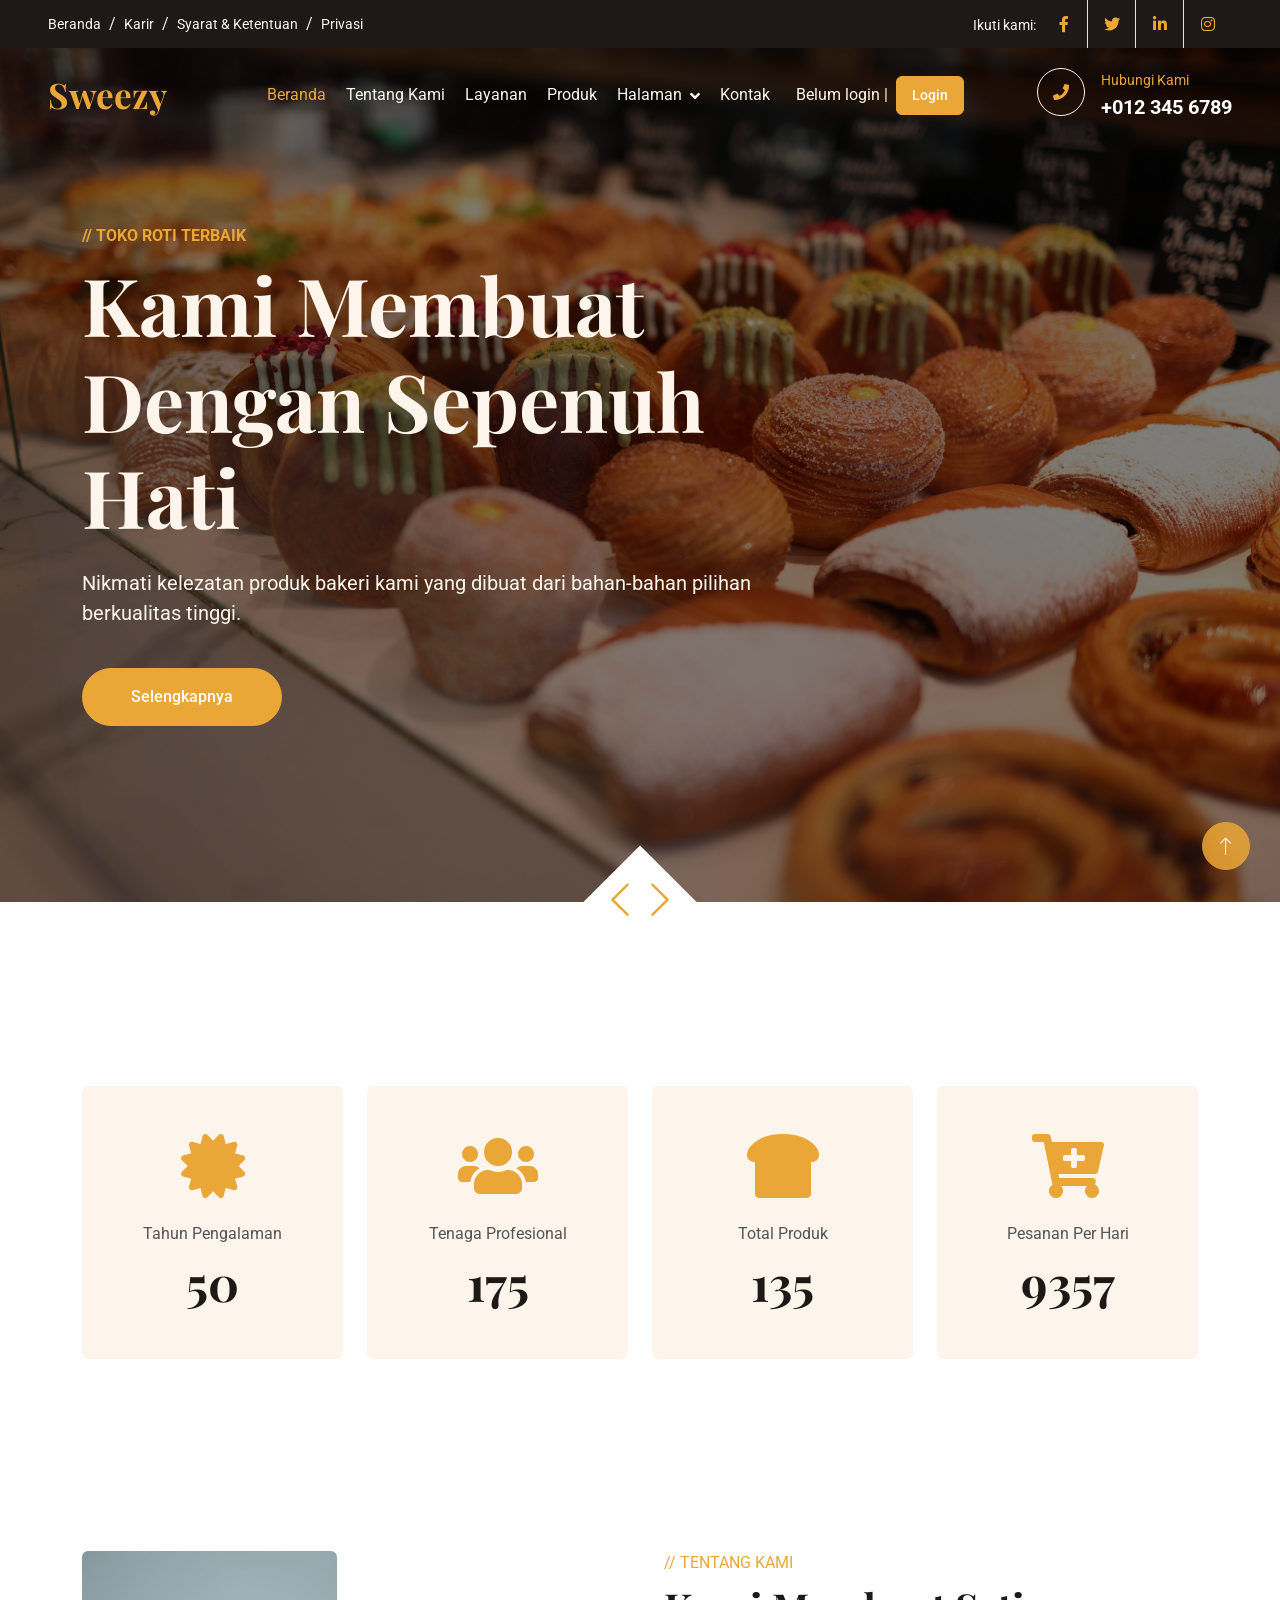
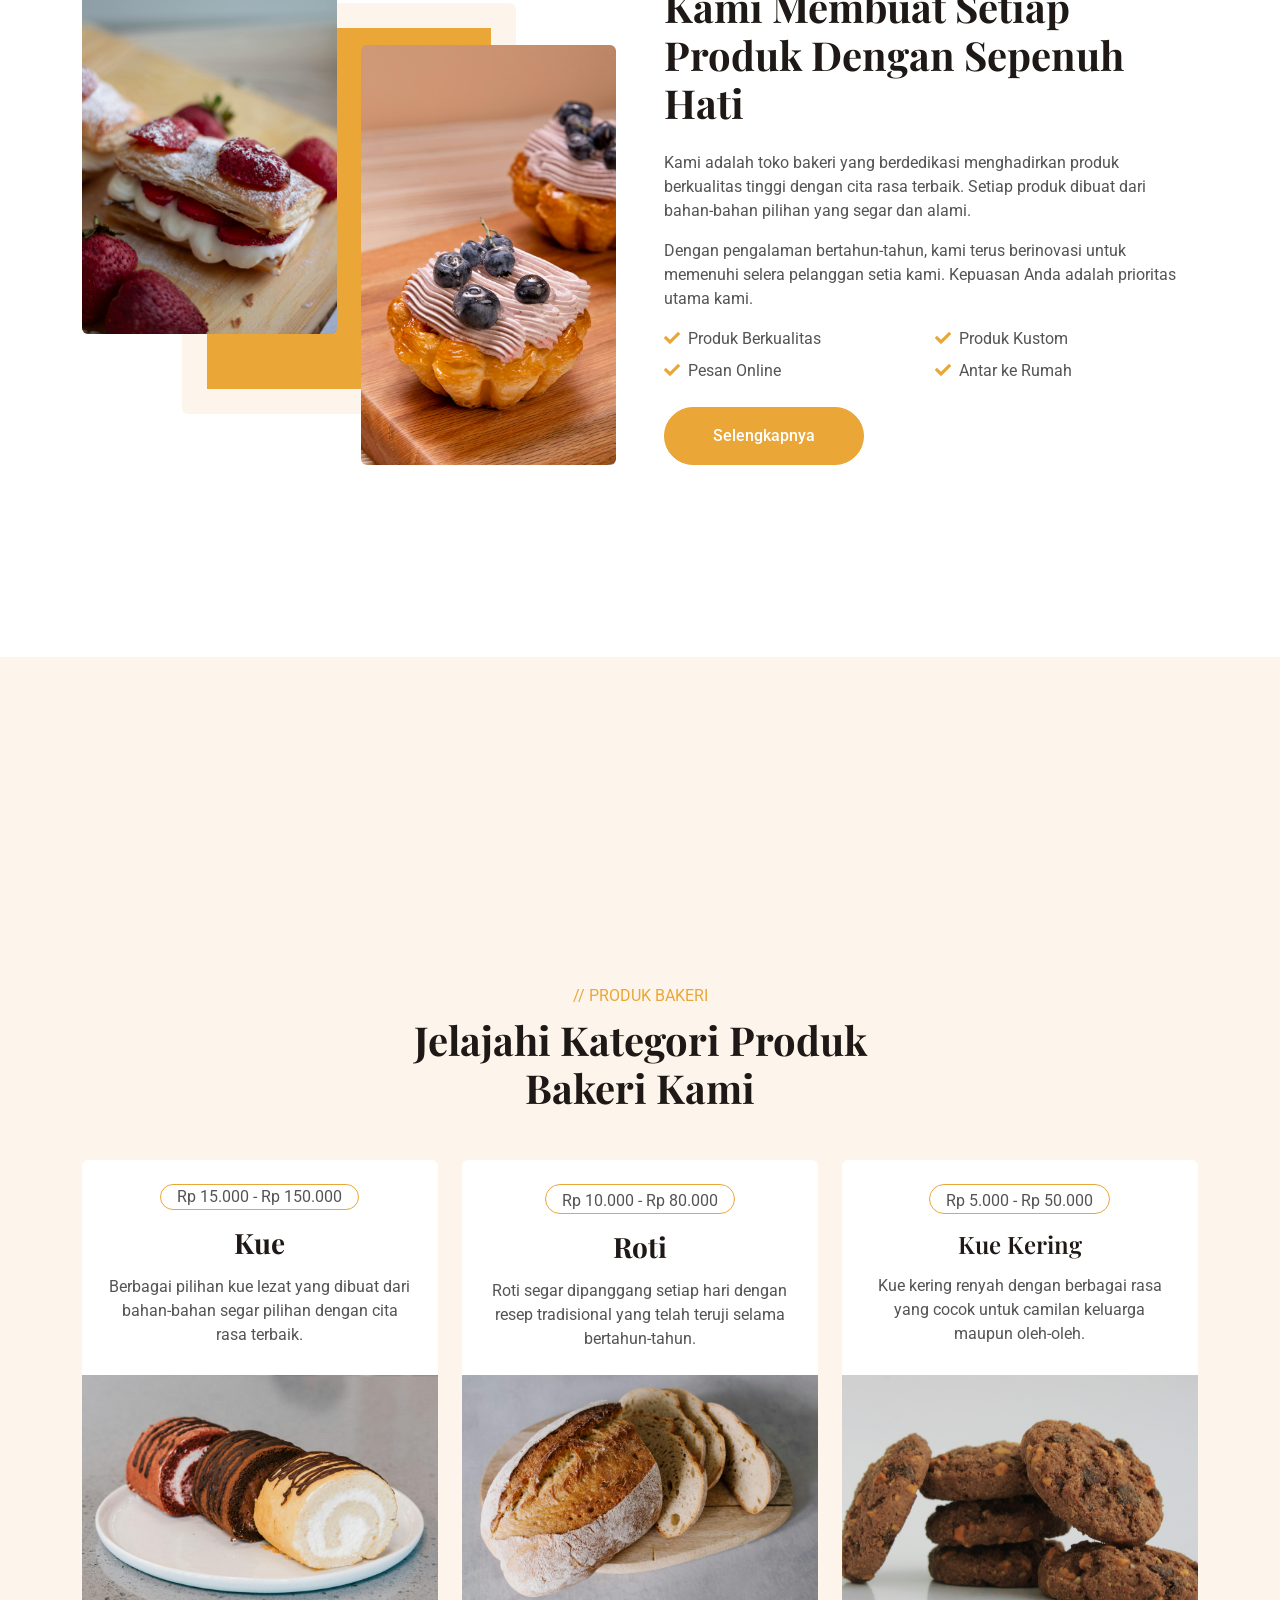
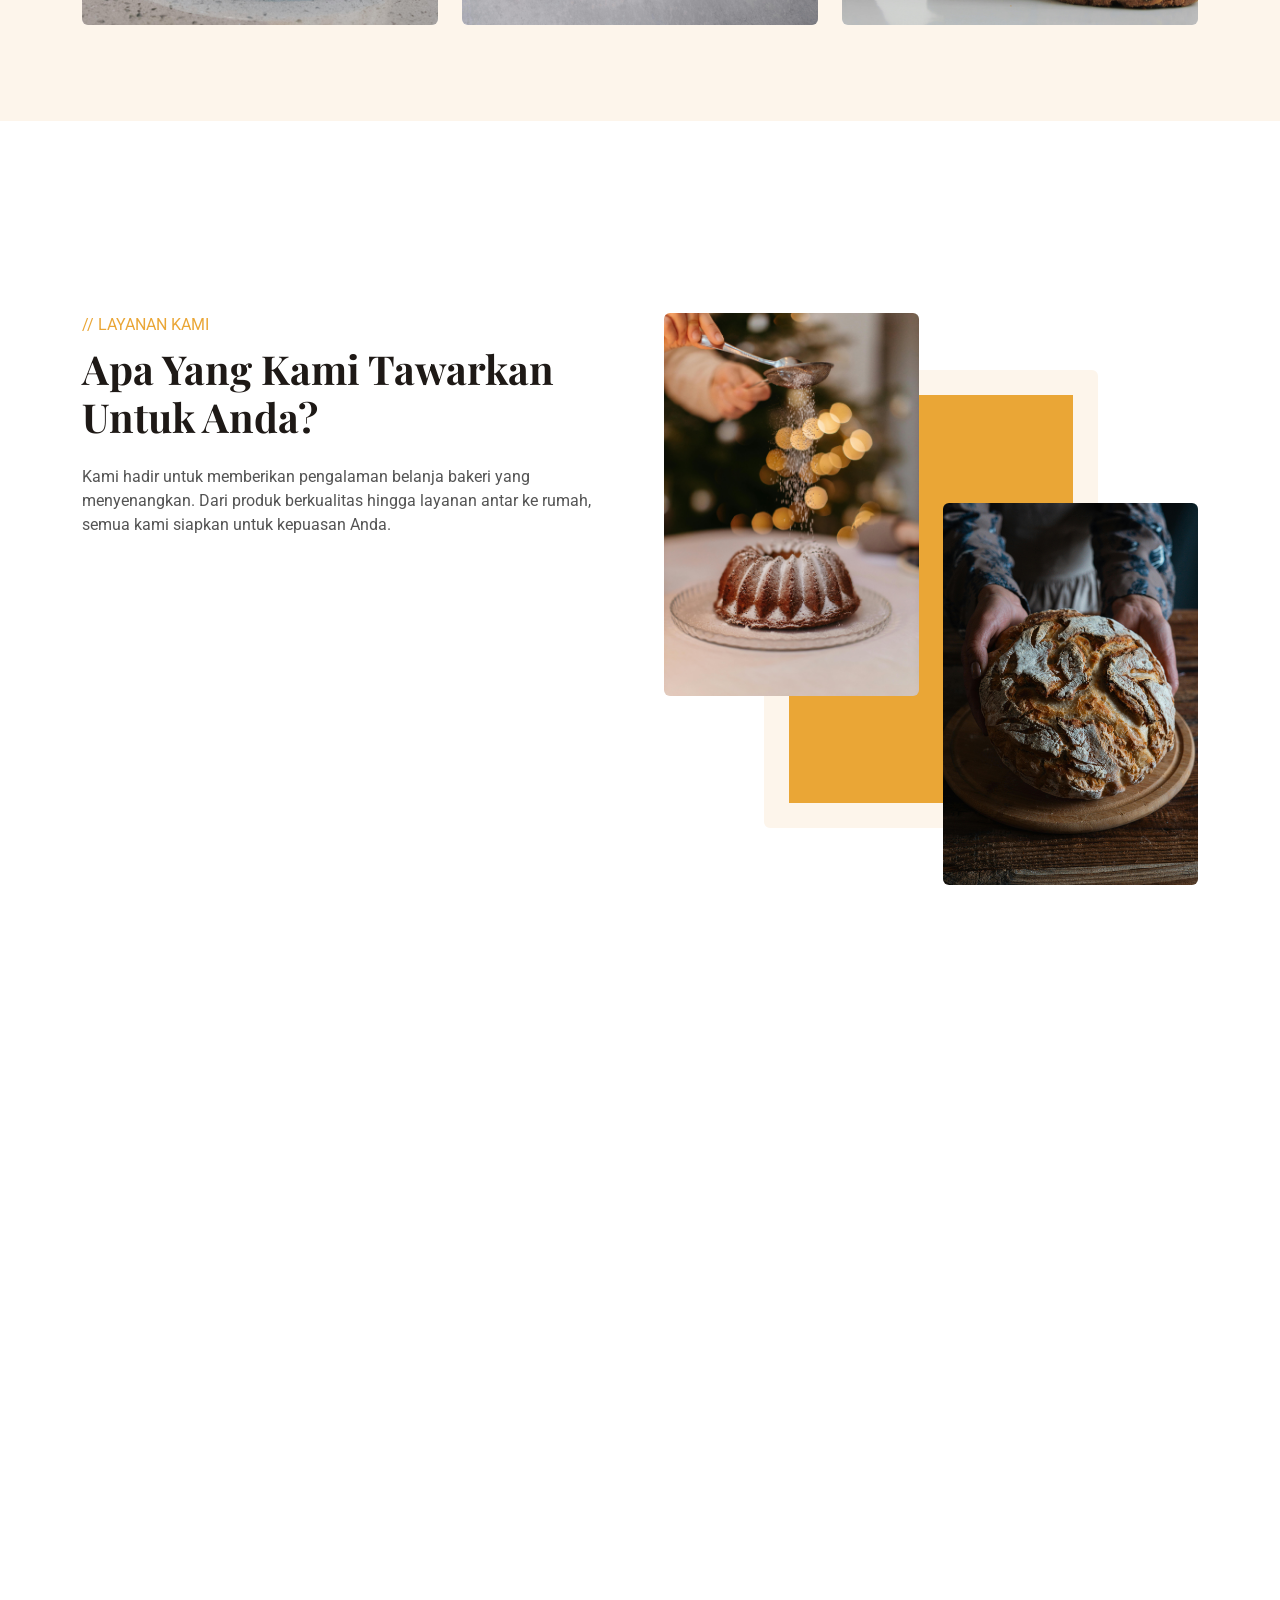
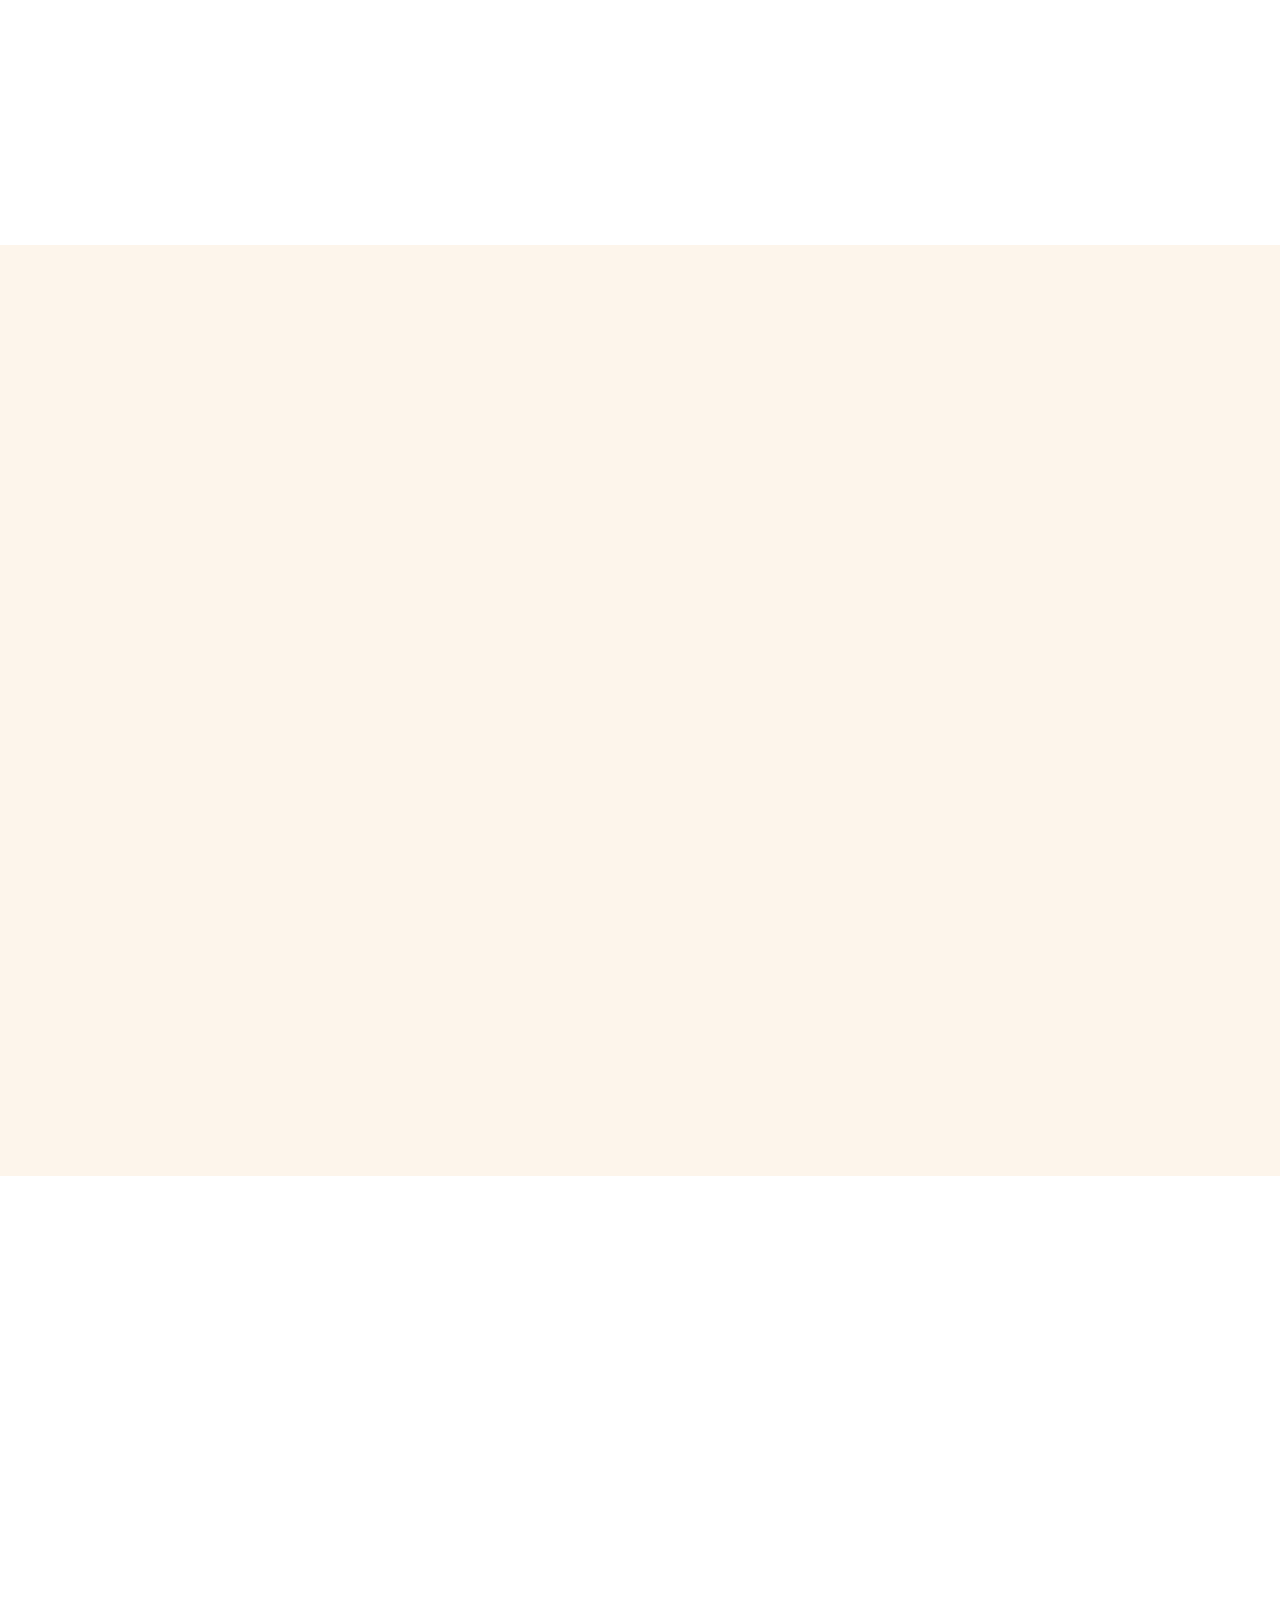
==== commit 7c2411b6: "Update index.html" ====
--- a/index.html
+++ b/index.html
@@ -95,7 +95,9 @@
                 </div>
                 <div class="ps-3">
                     <small class="text-primary mb-0">Hubungi Kami</small>
-                    <p class="fs-5 mb-0 phone-number">+012 345 6789</p>
+                    <p class="fs-5 mb-0" style="color: white !important; font-weight: bold;">
+                        +012 345 6789
+                    </p>
                 </div>
             </div>
         </div>
--- a/css/style.css
+++ b/css/style.css
@@ -457,3 +457,8 @@
     margin-left: auto;
     margin-right: auto;
 }
+
+.phone-number {
+    color: white !important;
+    font-weight: bold;
+}
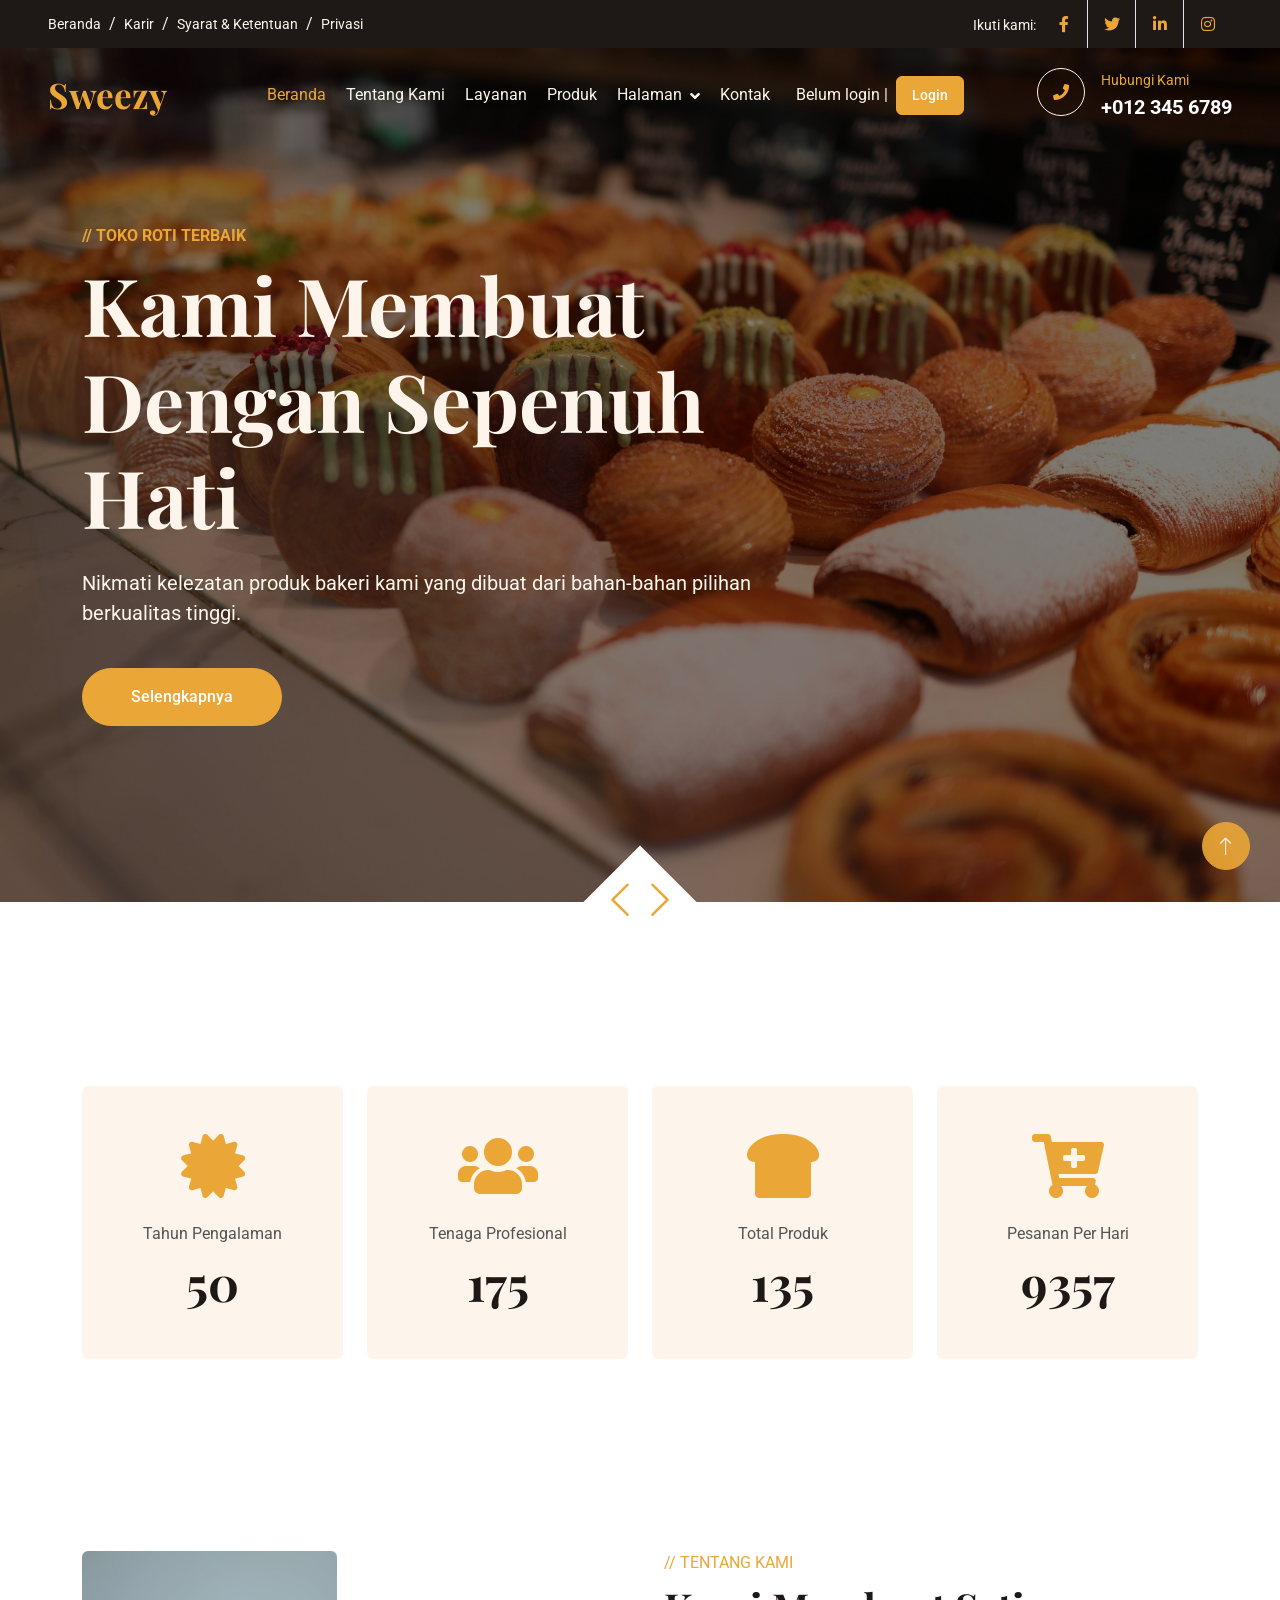
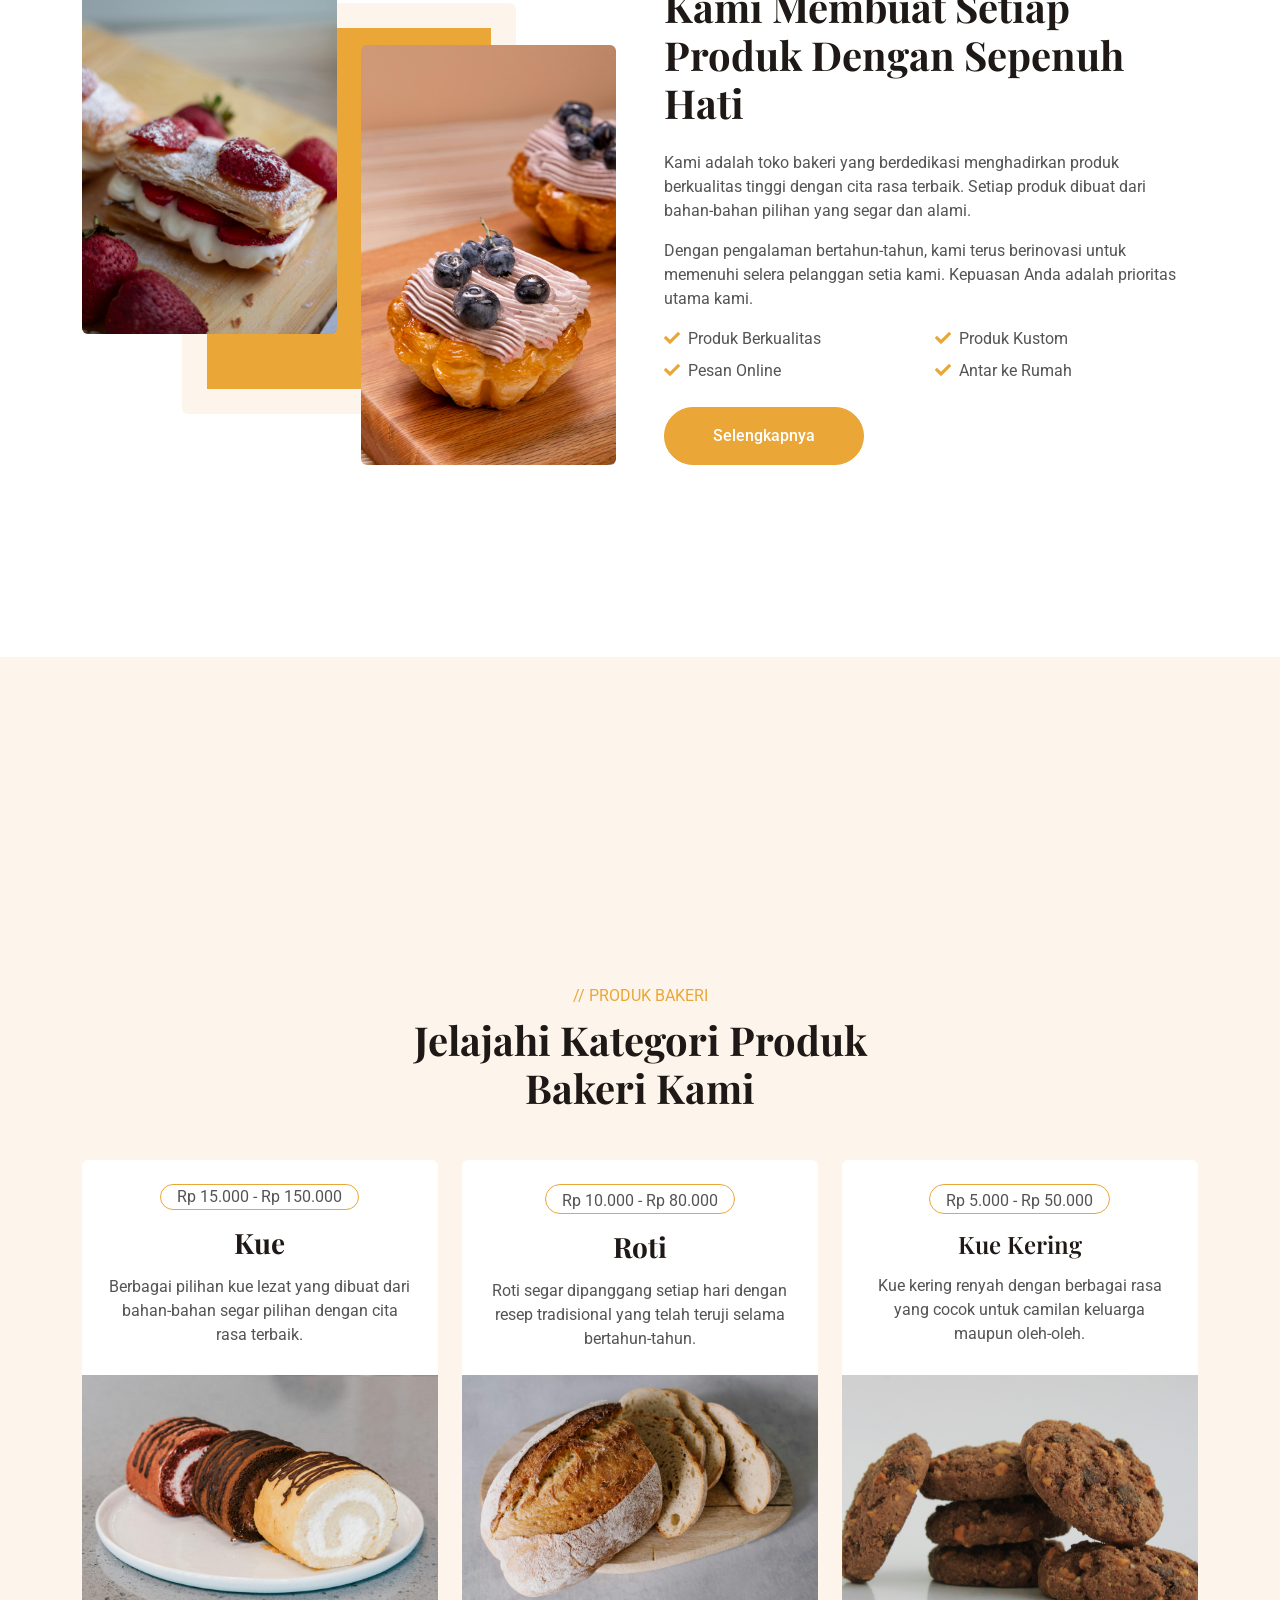
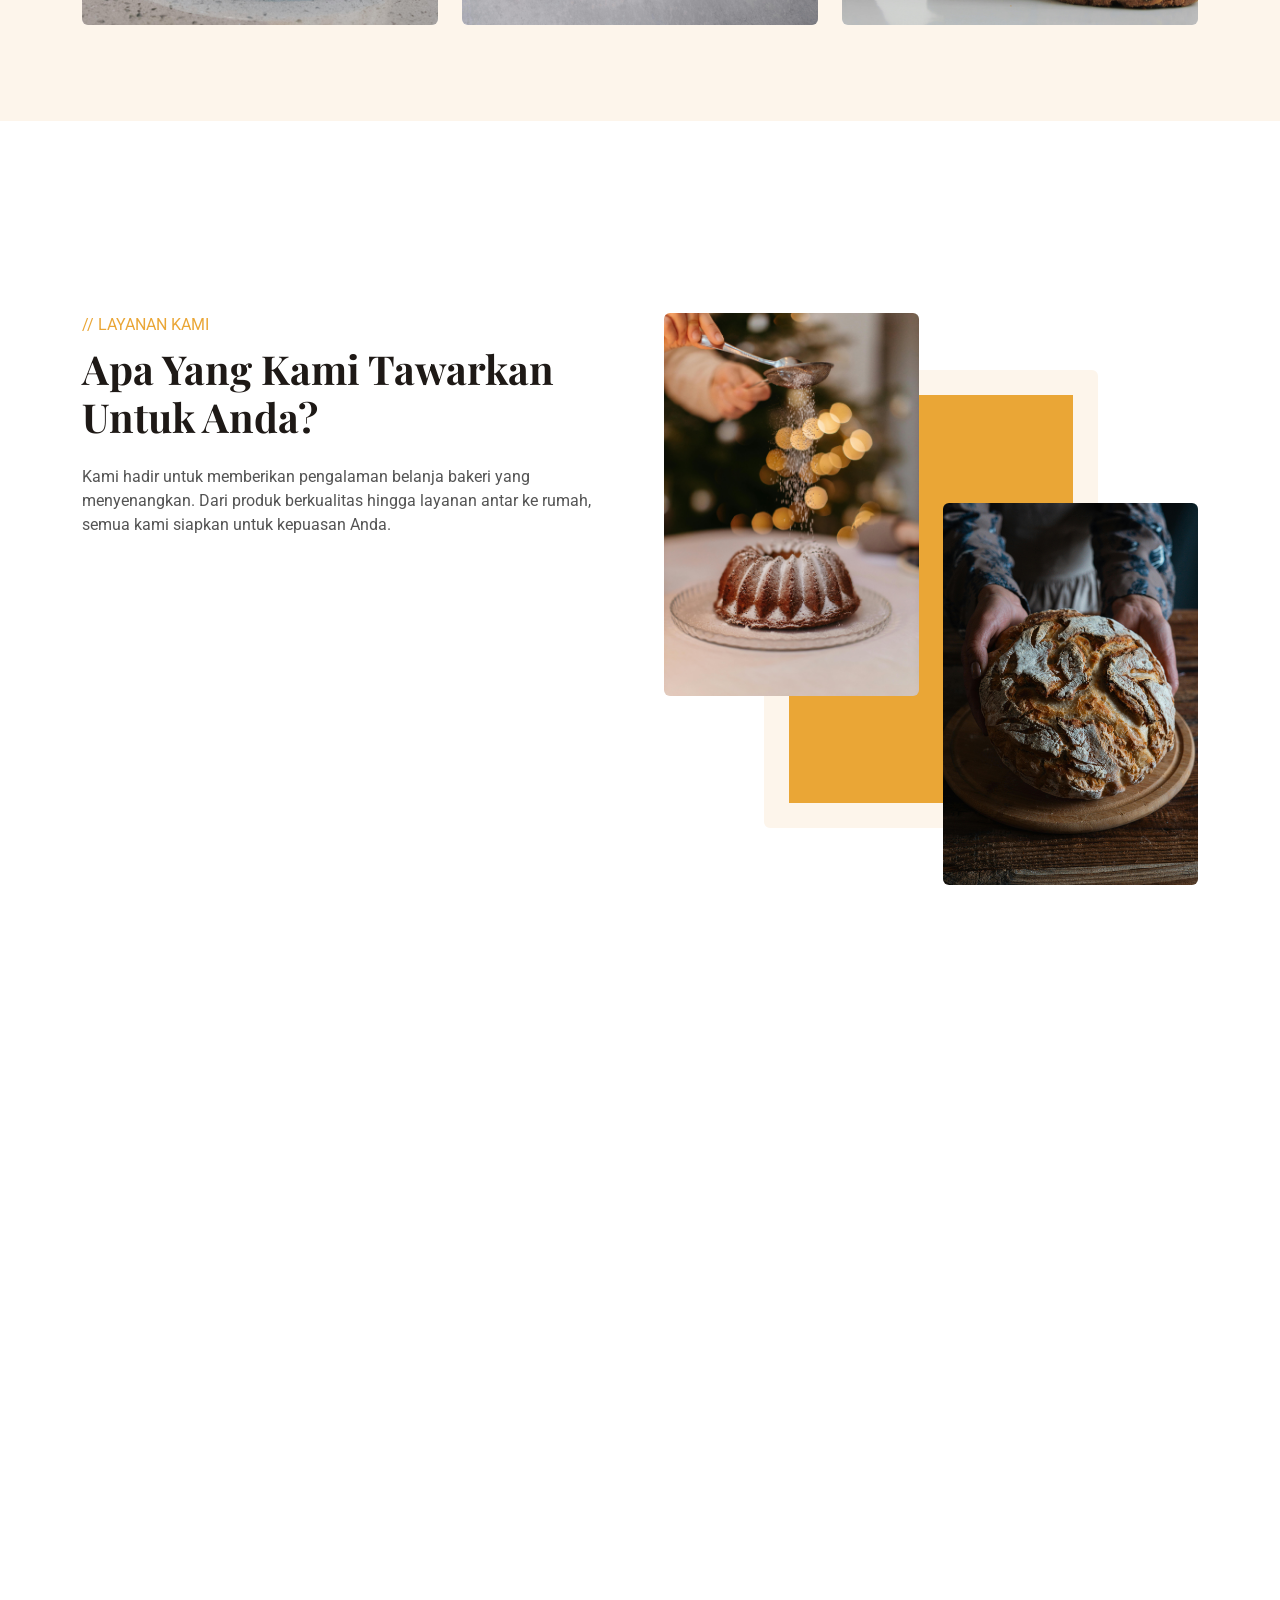
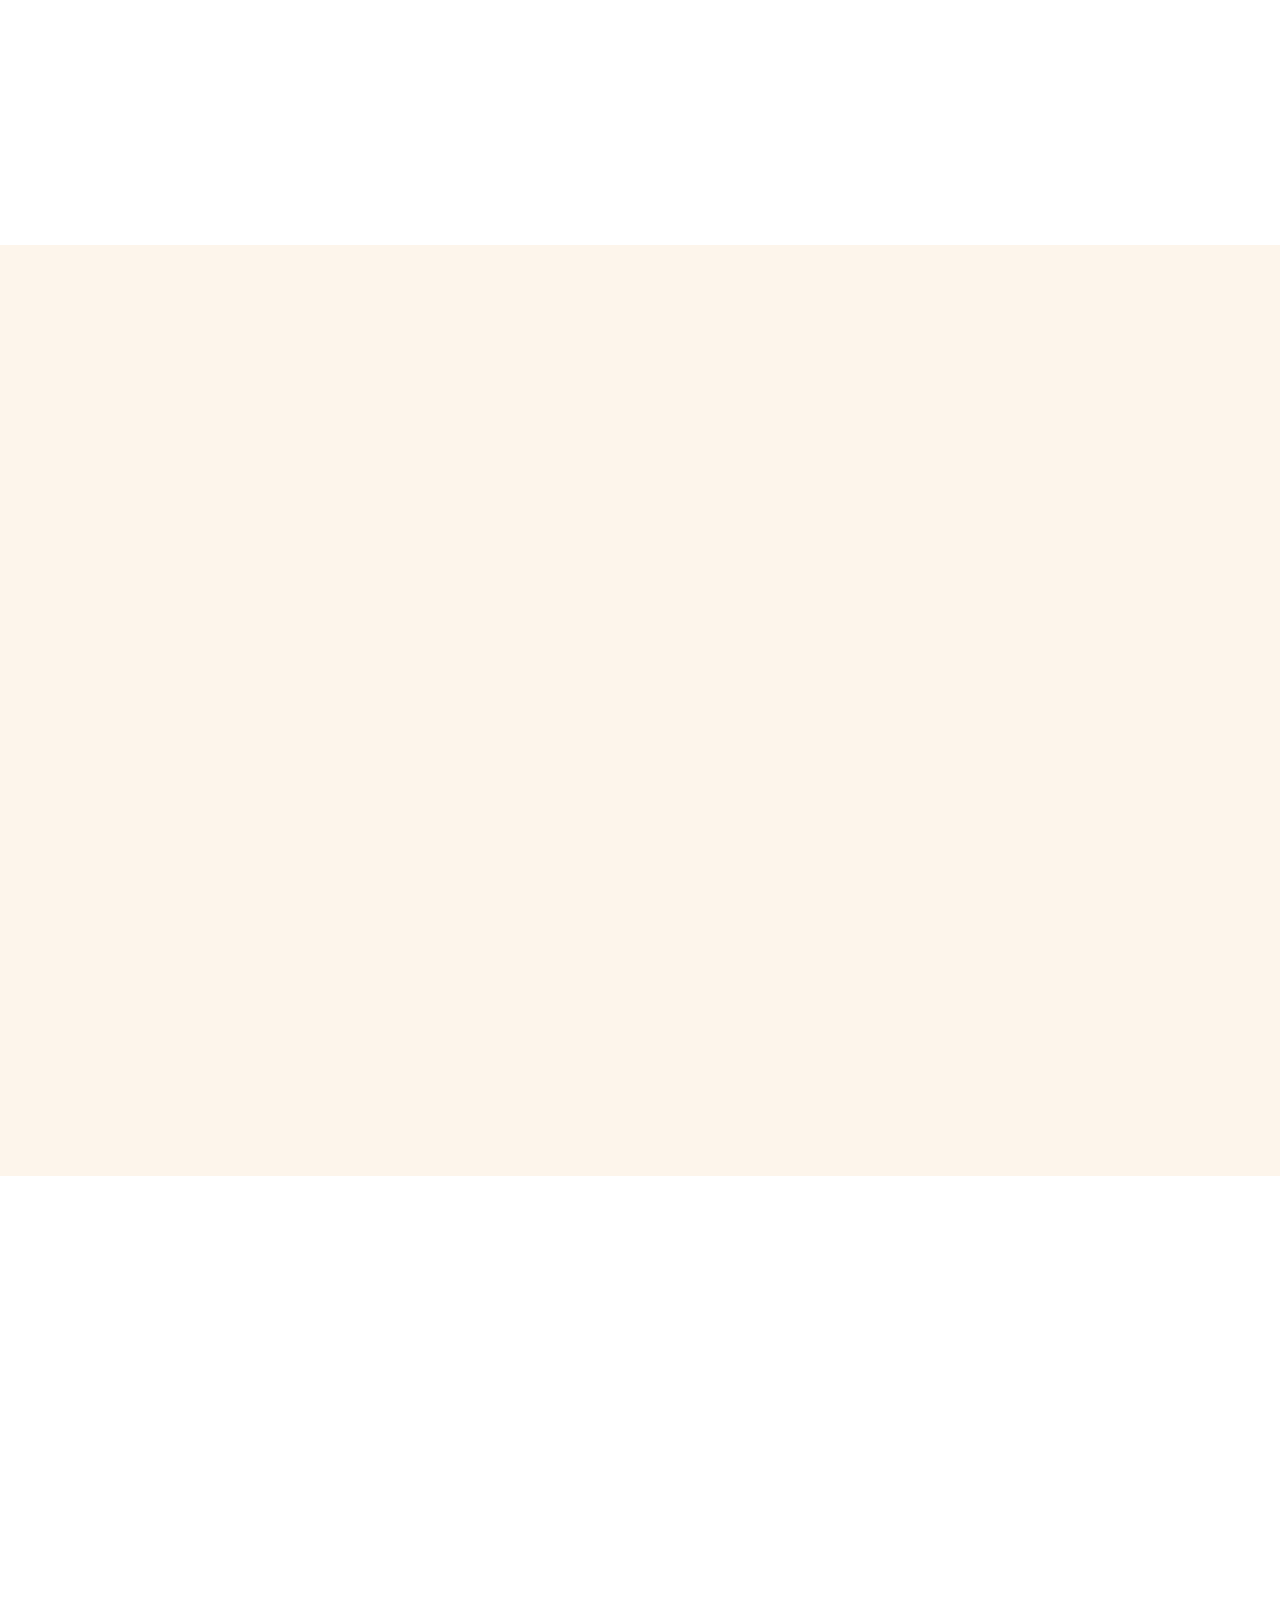
==== commit aadd6abf: "Update index.html" ====
--- a/index.html
+++ b/index.html
@@ -237,7 +237,9 @@
                             <i class="fa fa-phone-alt fa-4x flex-shrink-0"></i>
                             <div class="ms-4">
                                 <p class="fs-5 fw-bold mb-0">Hubungi Kami</p>
-                                <p class="fs-1 fw-bold mb-0">+012 345 6789</p>
+                                <p class="fs-1 fw-bold mb-0" style="color: white;">
+                                    +012 345 6789
+                                </p>
                             </div>
                         </div>
                     </div>
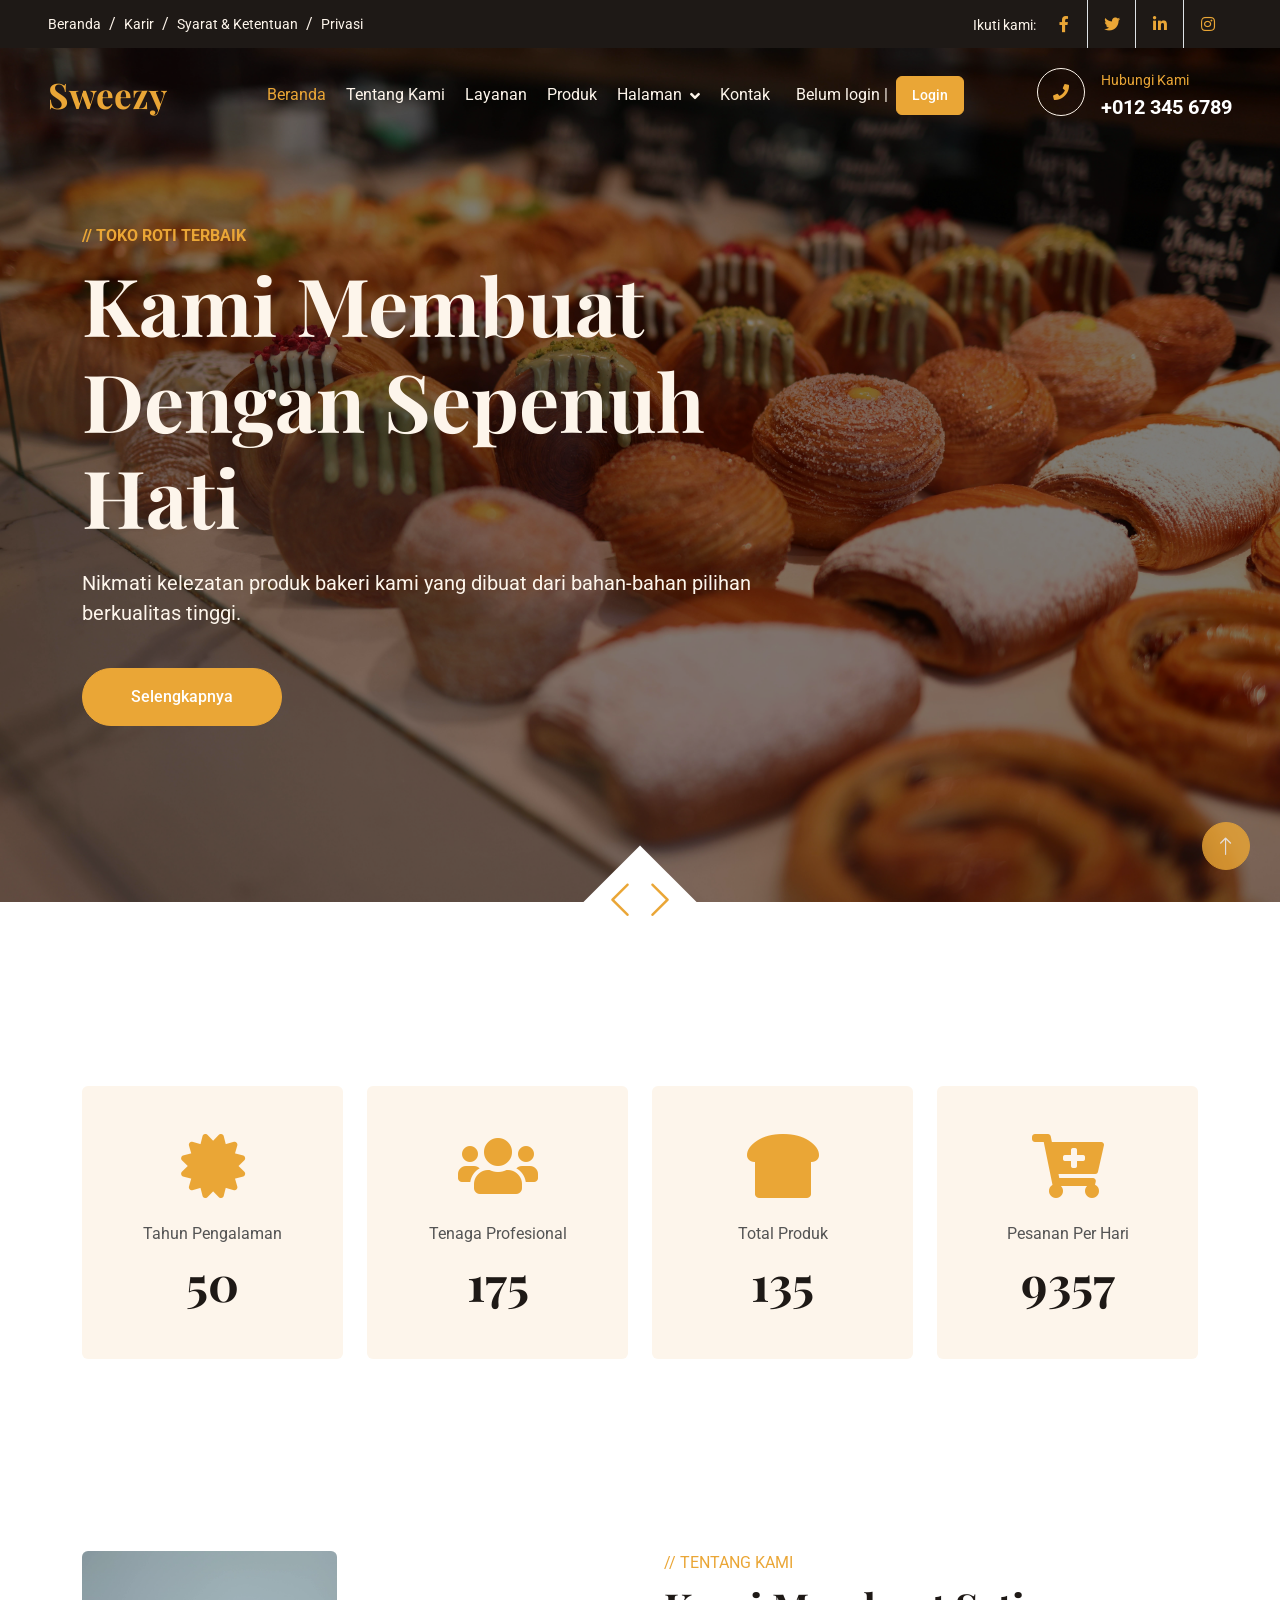
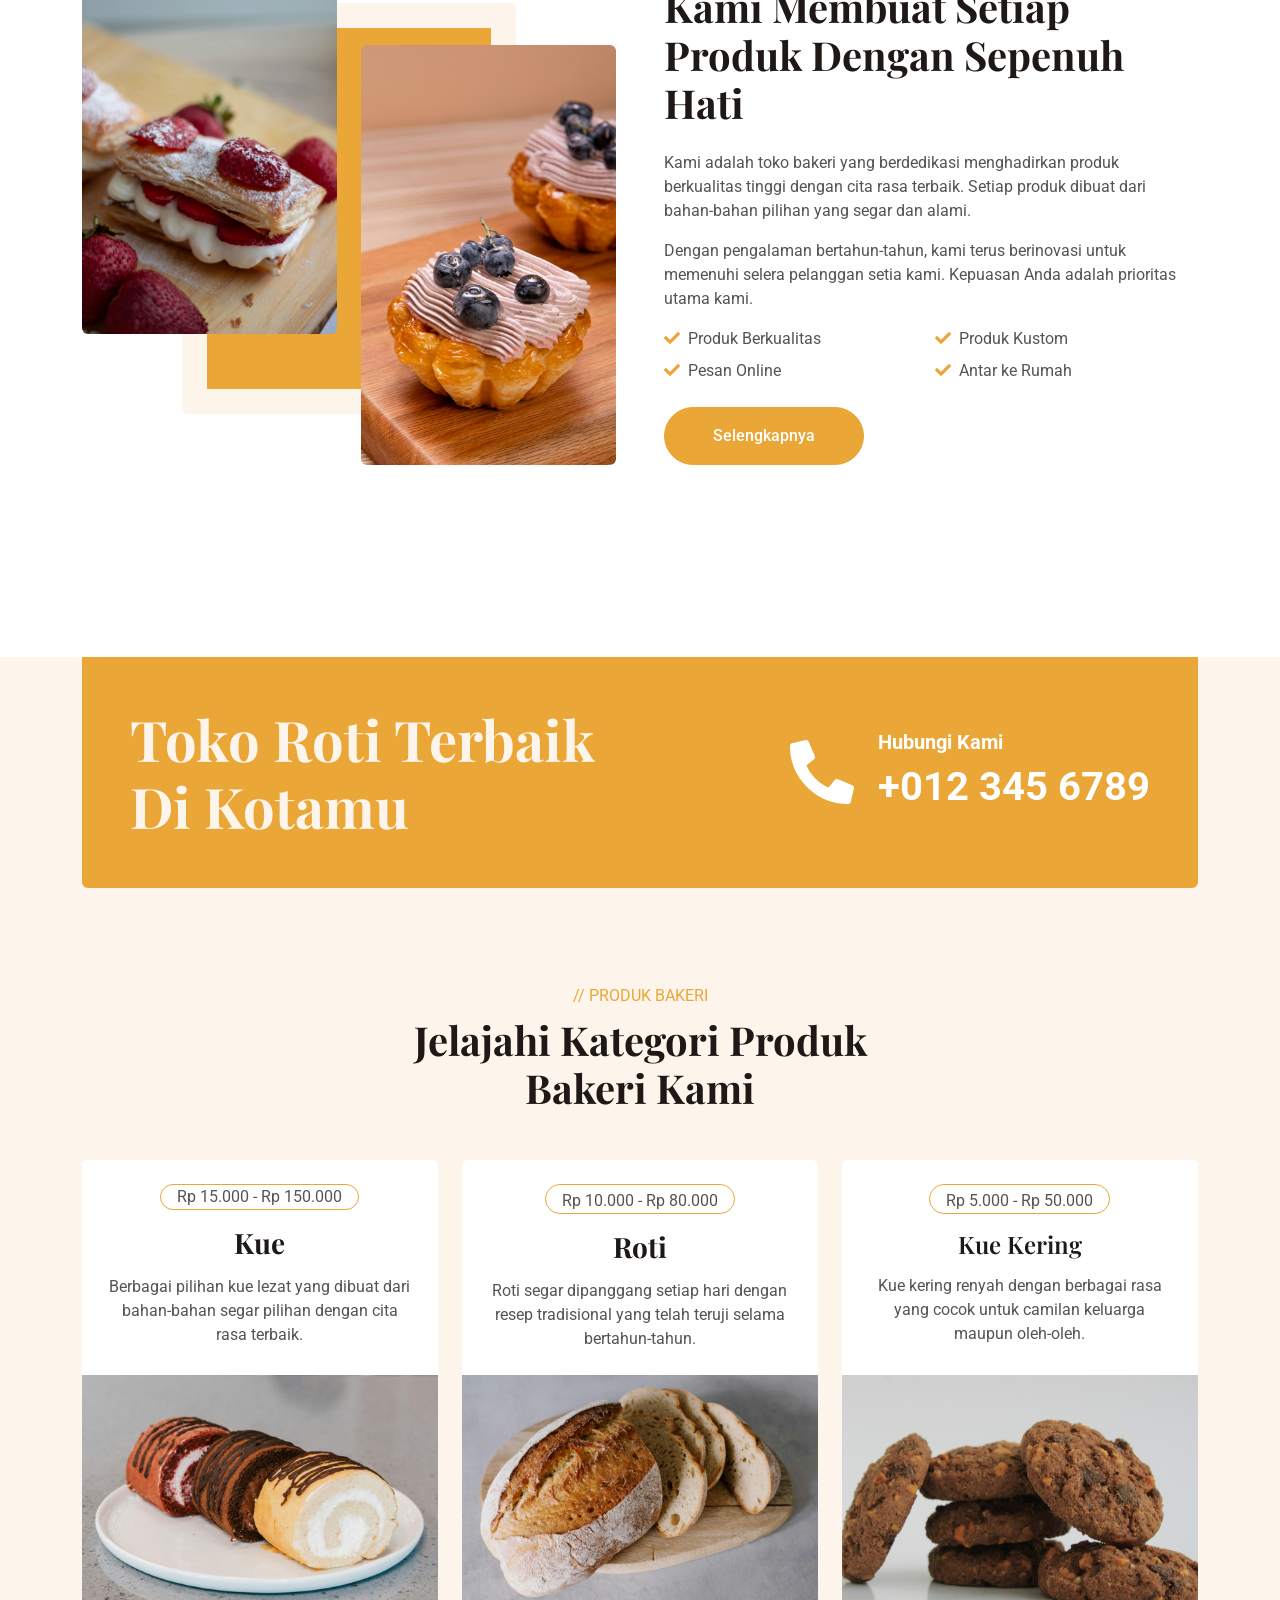
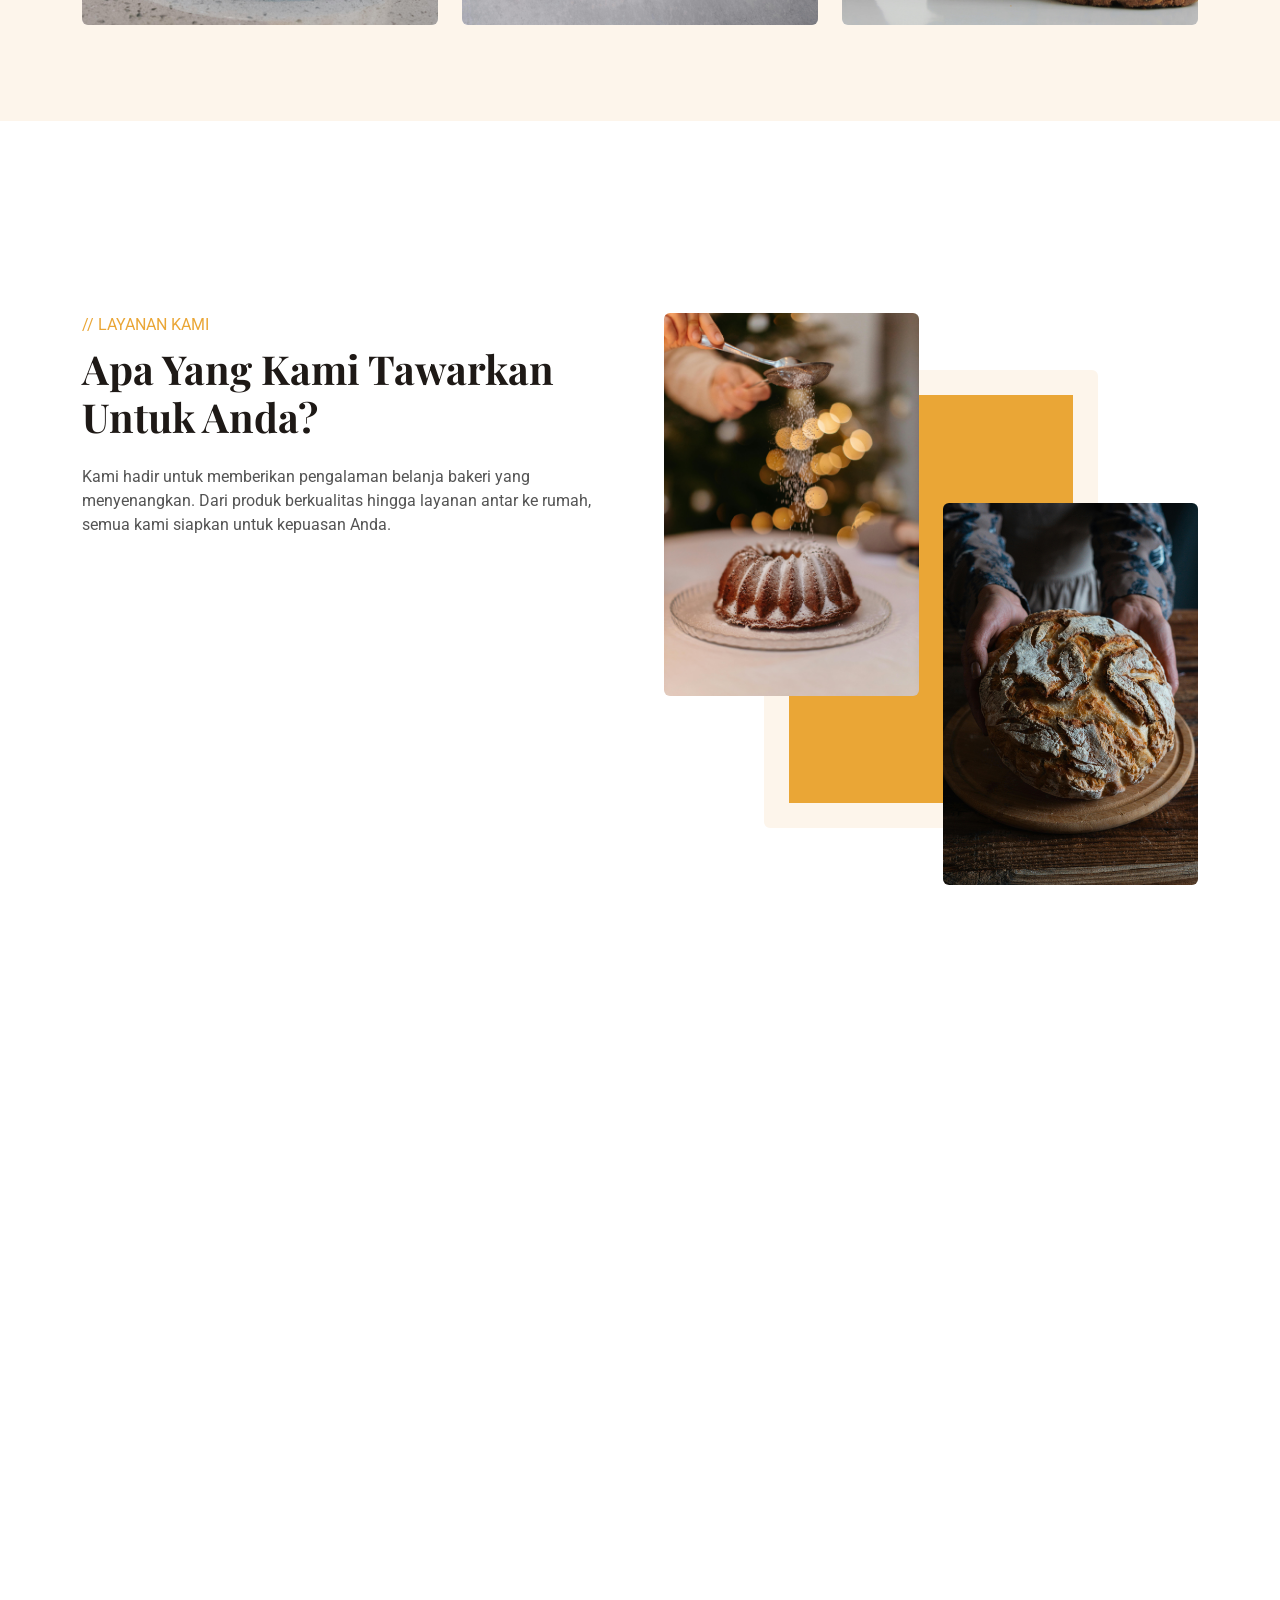
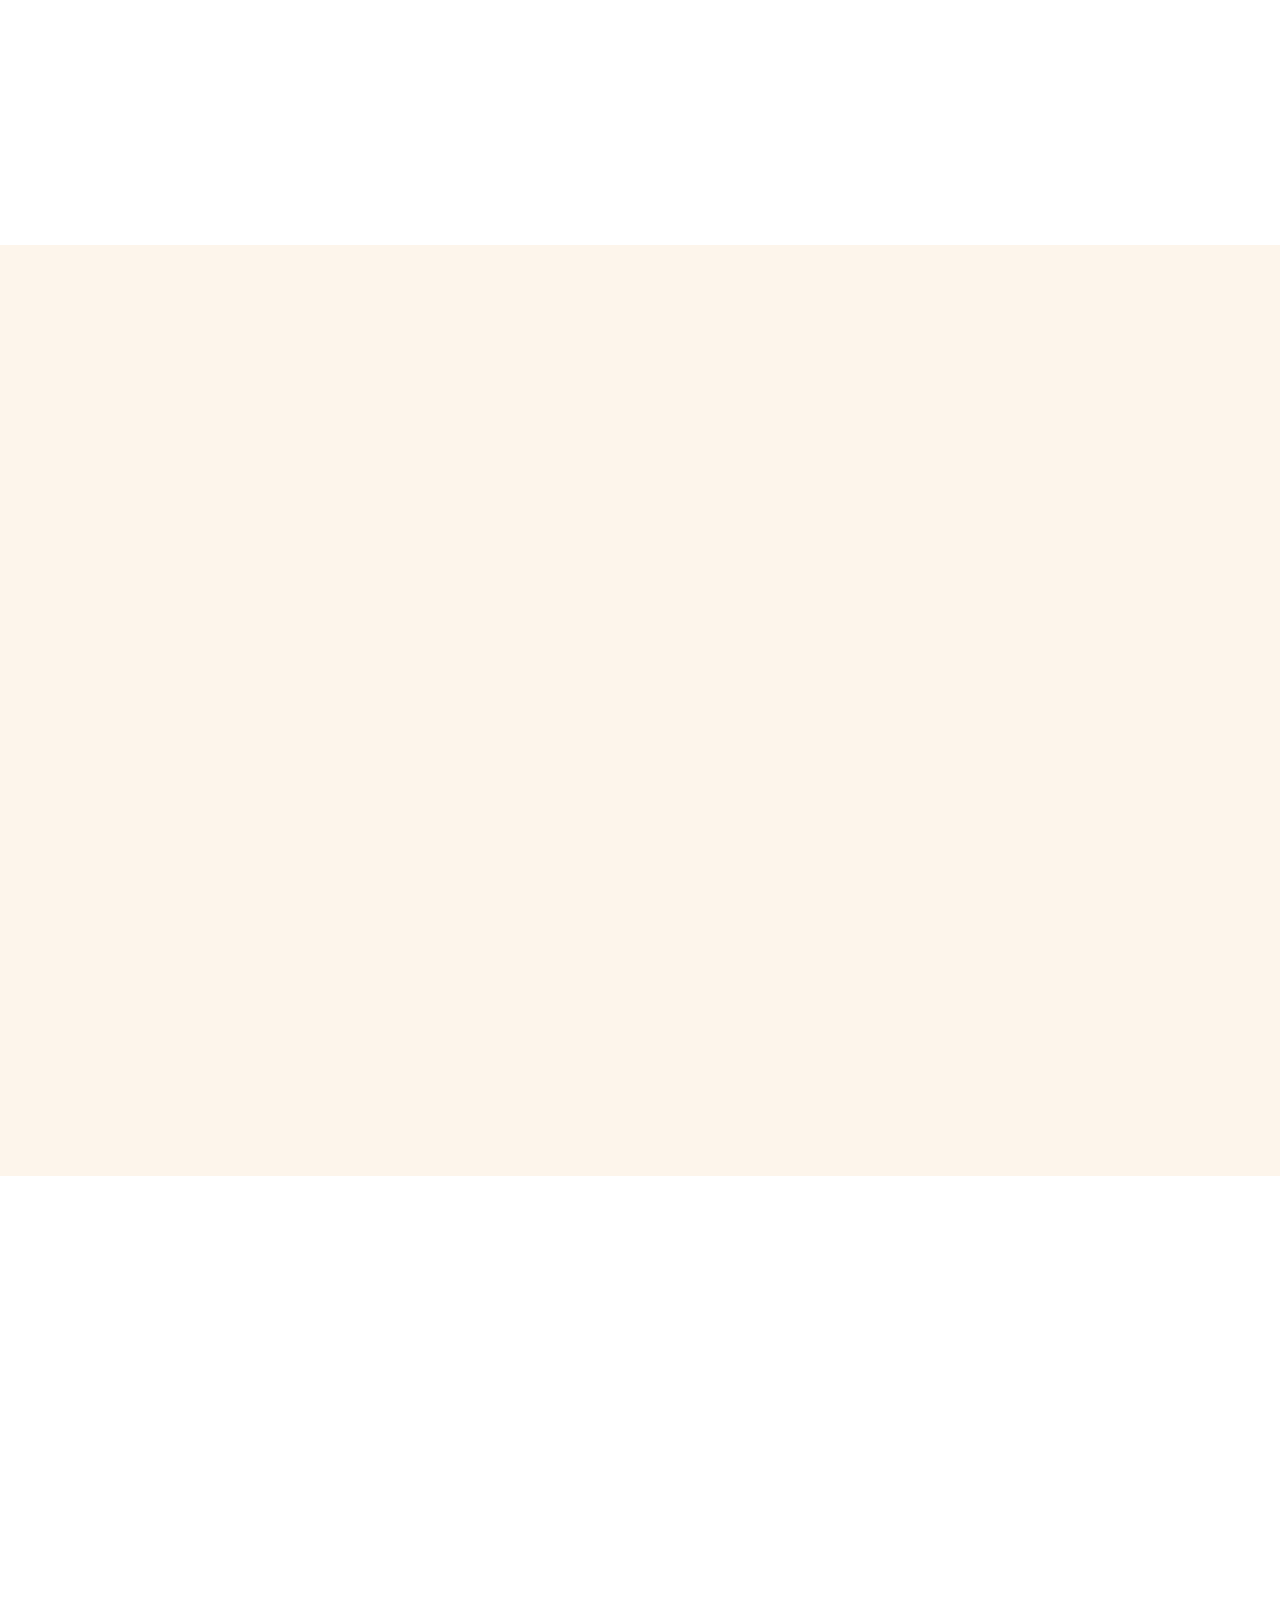
==== commit 577b2af0: "Update index.html" ====
--- a/index.html
+++ b/index.html
@@ -234,10 +234,12 @@
                     </div>
                     <div class="col-lg-6 text-lg-end">
                         <div class="d-inline-flex align-items-center text-start">
-                            <i class="fa fa-phone-alt fa-4x flex-shrink-0"></i>
+                            <i class="fa fa-phone-alt fa-4x flex-shrink-0" style="color: white !important;"></i>
                             <div class="ms-4">
-                                <p class="fs-5 fw-bold mb-0">Hubungi Kami</p>
-                                <p class="fs-1 fw-bold mb-0" style="color: white;">
+                                <p class="fs-5 fw-bold mb-0" style="color: white !important;">
+                                    Hubungi Kami
+                                </p>
+                                <p class="fs-1 fw-bold mb-0" style="color: white !important;">
                                     +012 345 6789
                                 </p>
                             </div>
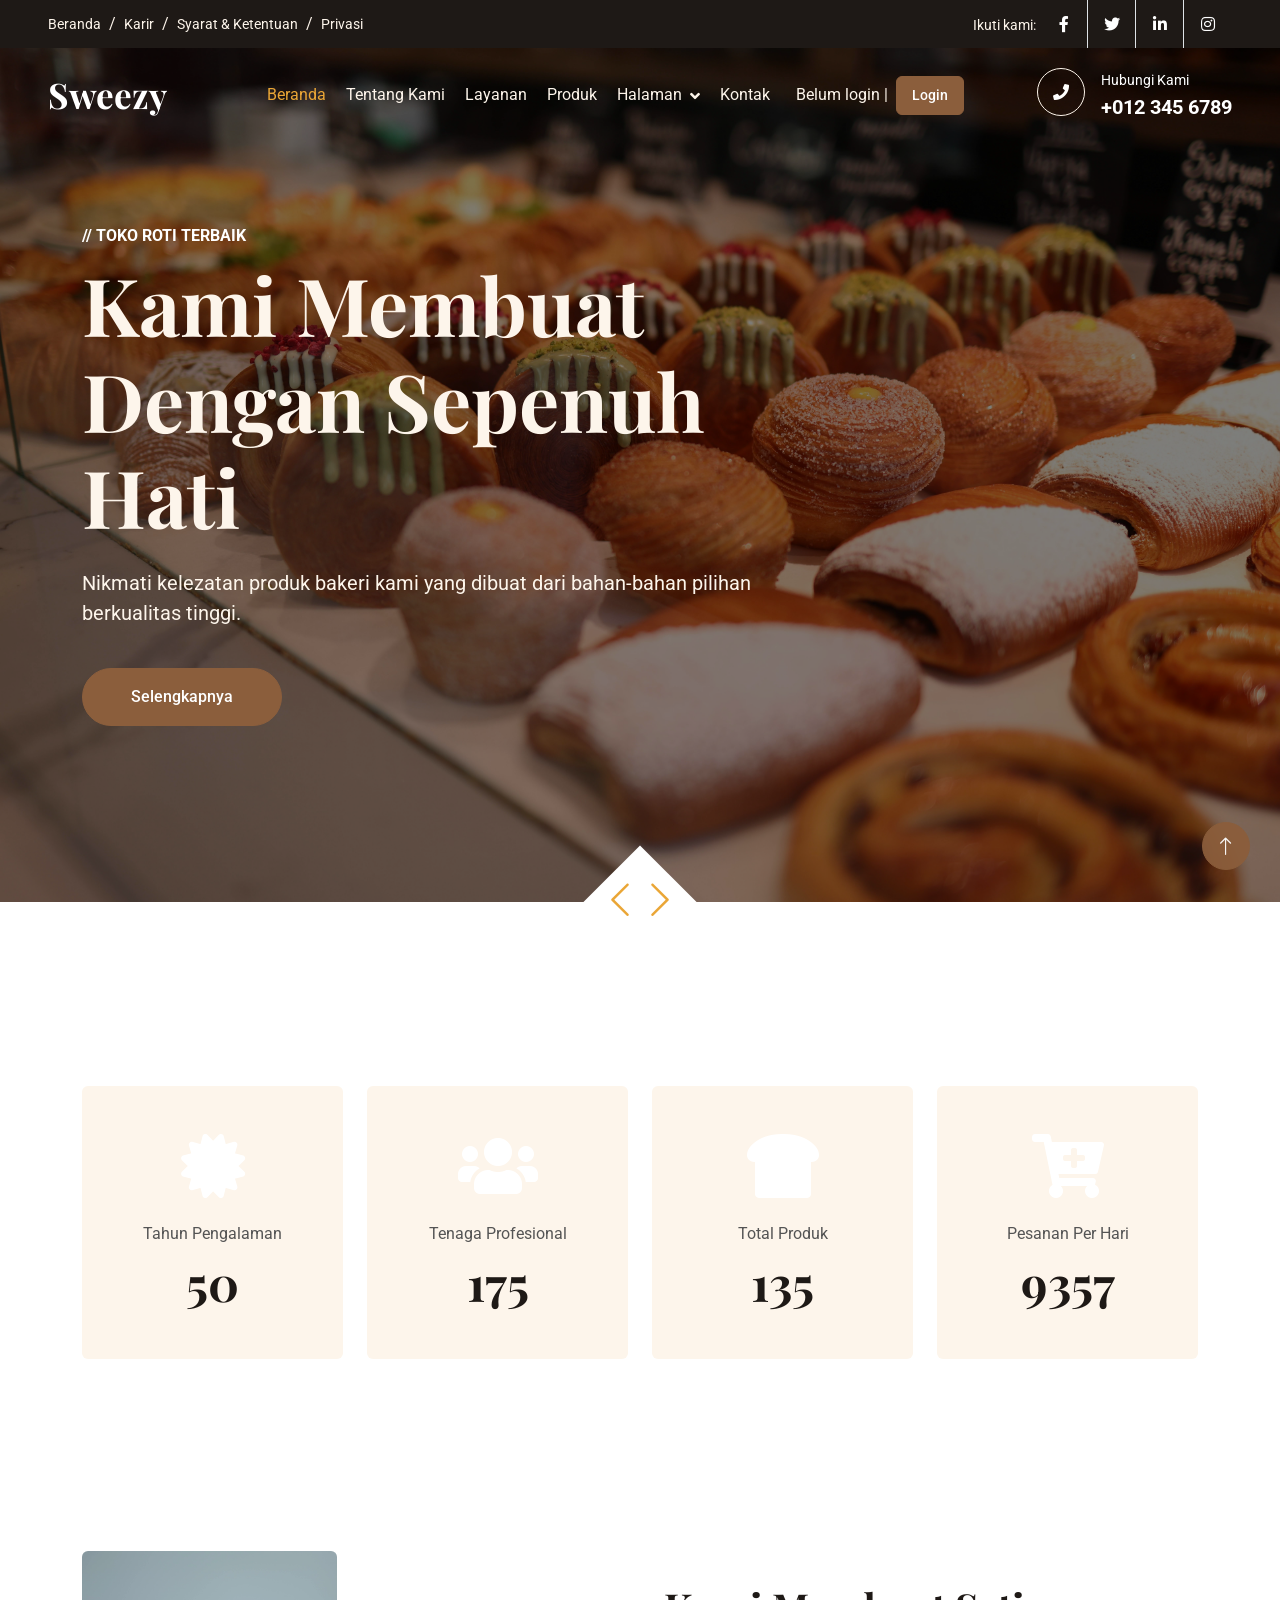
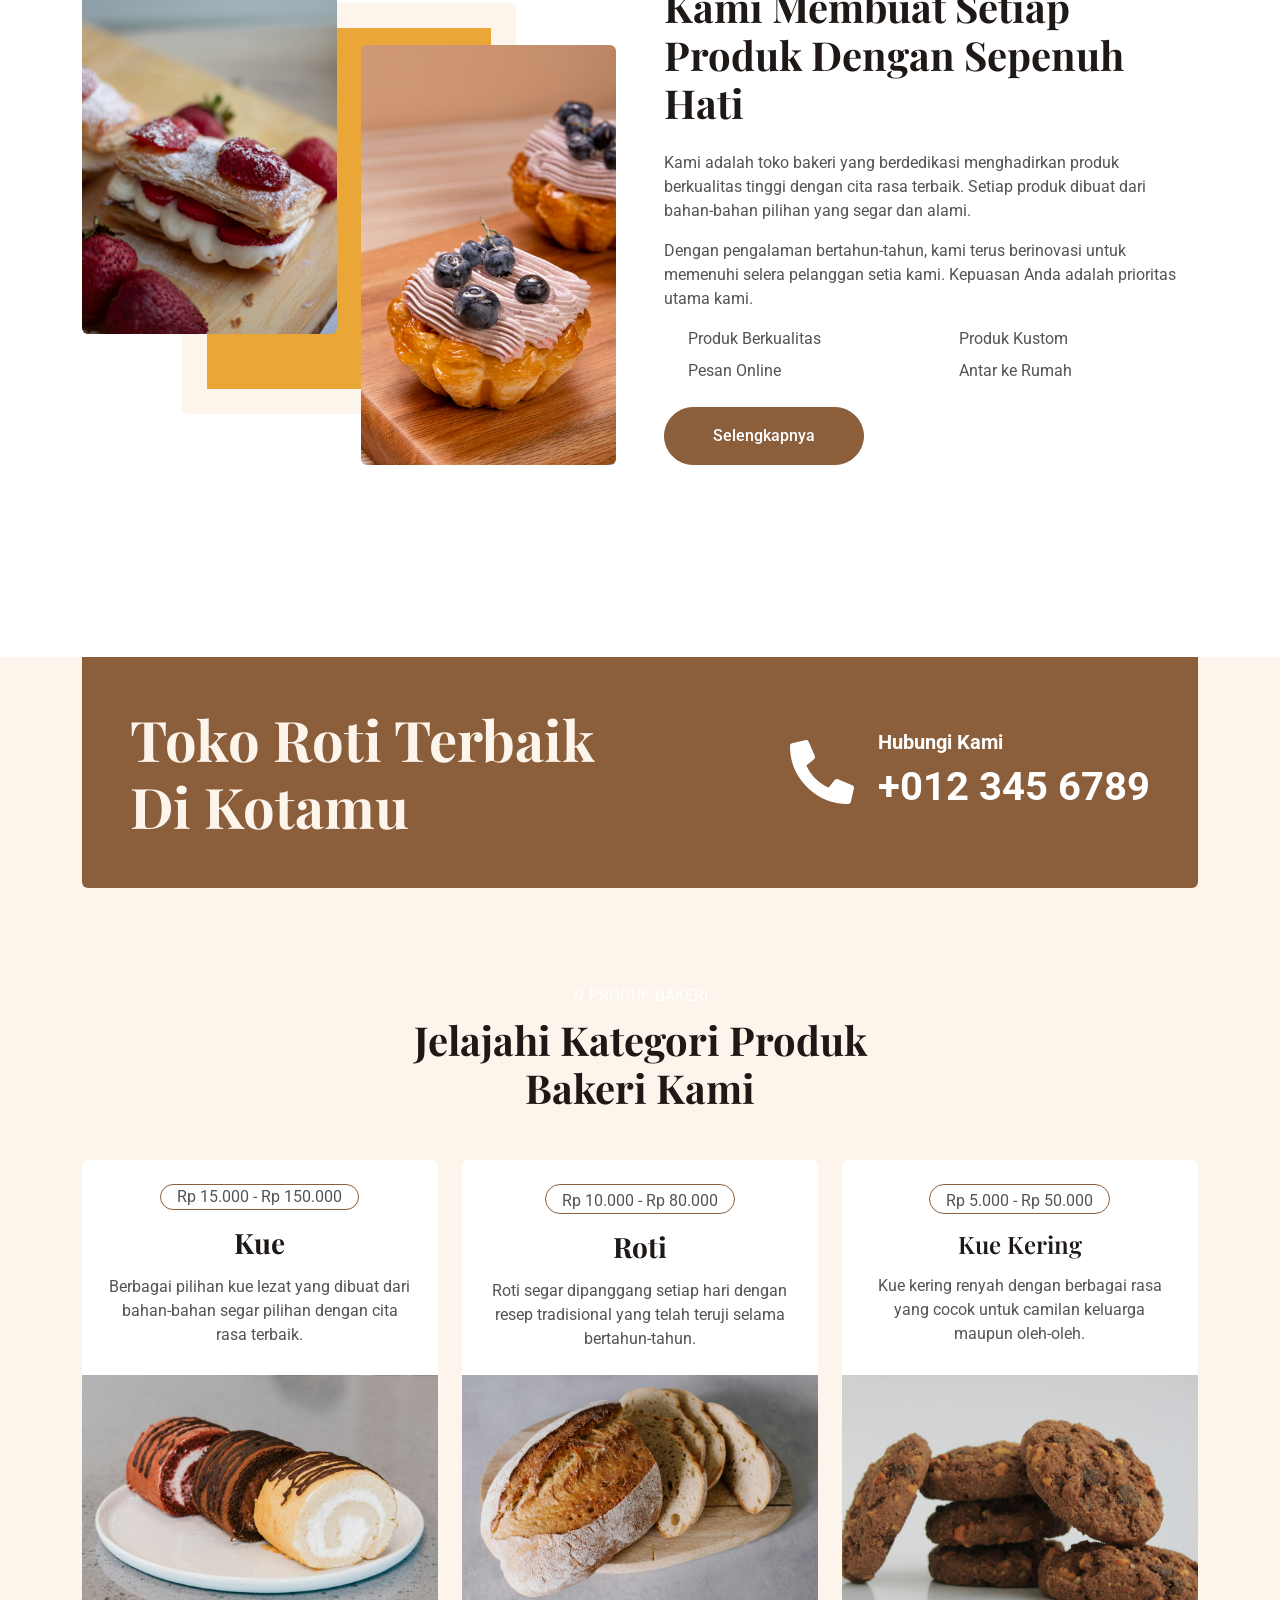
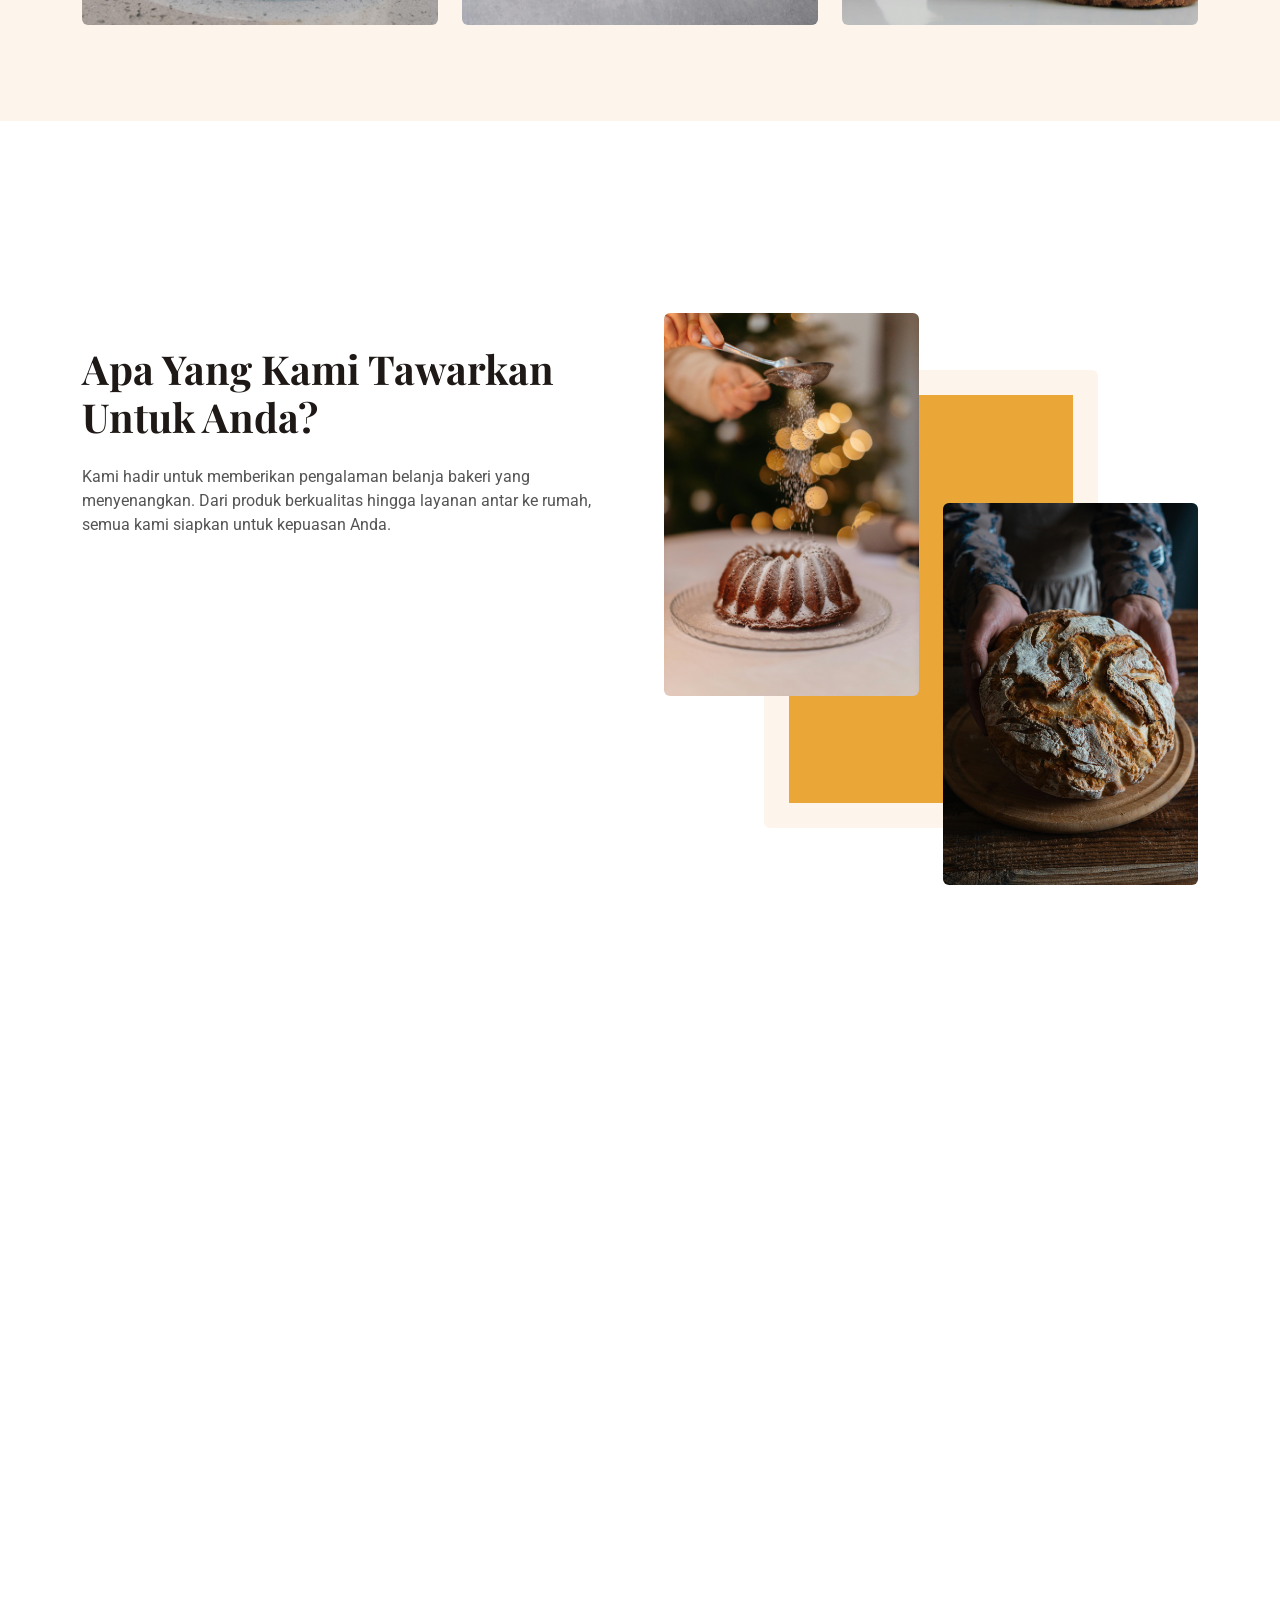
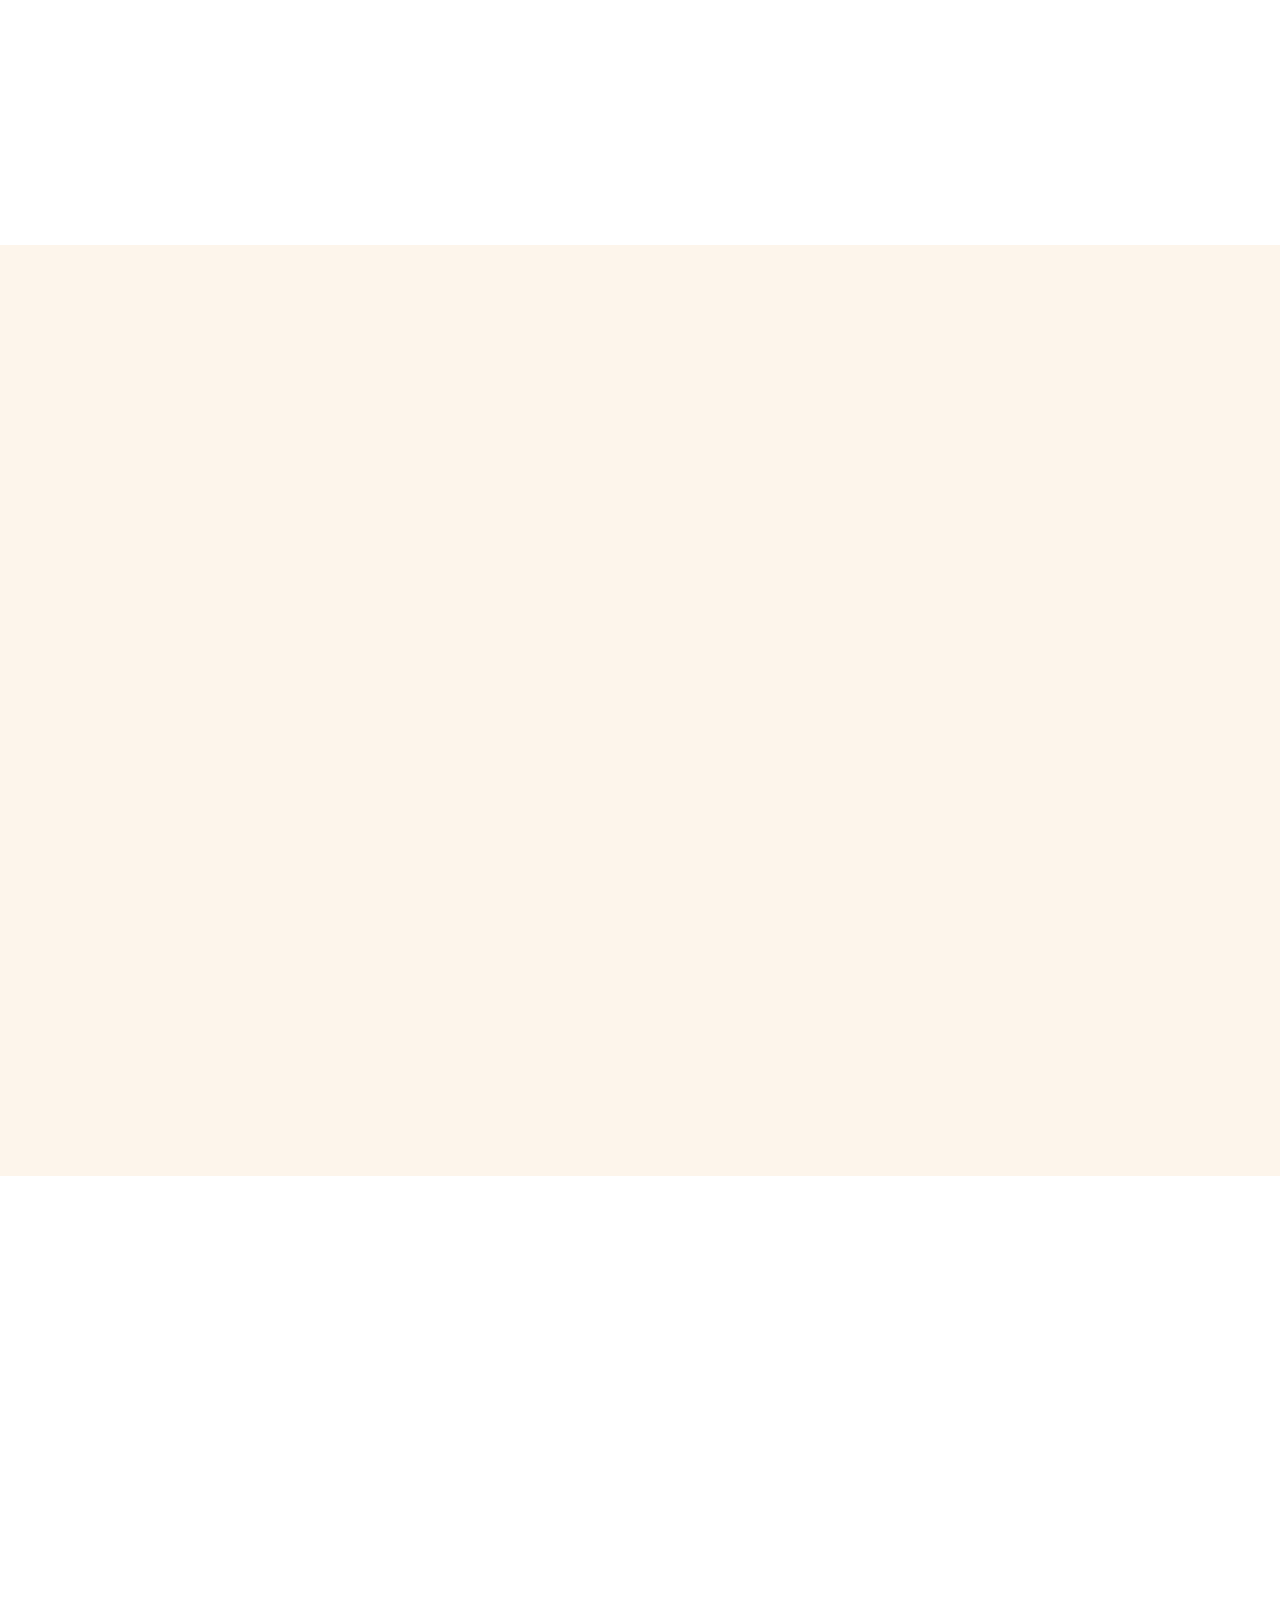
==== commit d1c304c7: "Update index.html" ====
--- a/index.html
+++ b/index.html
@@ -519,7 +519,14 @@
                     <h4 class="text-light mb-4">Alamat Toko</h4>
                     <p class="mb-2"><i class="fa fa-map-marker-alt me-3"></i>Jl. Sidobali No.1, Muja Muju, Kec. Umbulharjo, Kota Yogyakarta, Daerah Istimewa Yogyakarta 55165</p>
                     <p class="mb-2"><i class="fa fa-phone-alt me-3"></i>+012 345 67890</p>
-                    <p class="mb-2"><i class="fa fa-envelope me-3"></i>sweezybakery@gmail.com</p>
+                    <p class="mb-2 d-flex">
+                        <i class="fa fa-envelope me-3 mt-1"></i>
+                        <span>
+                            sweezybakery@
+                            <br>
+                            gmail.com
+                        </span>
+                    </p>
                     <div class="d-flex pt-2">
                         <a class="btn btn-square btn-outline-light rounded-circle me-1" href=""><i class="fab fa-twitter"></i></a>
                         <a class="btn btn-square btn-outline-light rounded-circle me-1" href=""><i class="fab fa-facebook-f"></i></a>
--- a/css/style.css
+++ b/css/style.css
@@ -462,3 +462,26 @@
     color: white !important;
     font-weight: bold;
 }
+
+.navbar .ps-3 p,
+.bg-primary .ms-4 p,
+.bg-primary .ms-4 .fs-1 {
+    color: #FFFFFF !important;
+}
+
+.text-primary {
+    color: white !important;
+}
+
+.bg-primary {
+    background-color: #8B5E3C !important;
+}
+
+.btn-primary {
+    background-color: #8B5E3C !important;
+    border-color: #8B5E3C !important;
+}
+
+.border-primary {
+    border-color: #8B5E3C !important;
+}
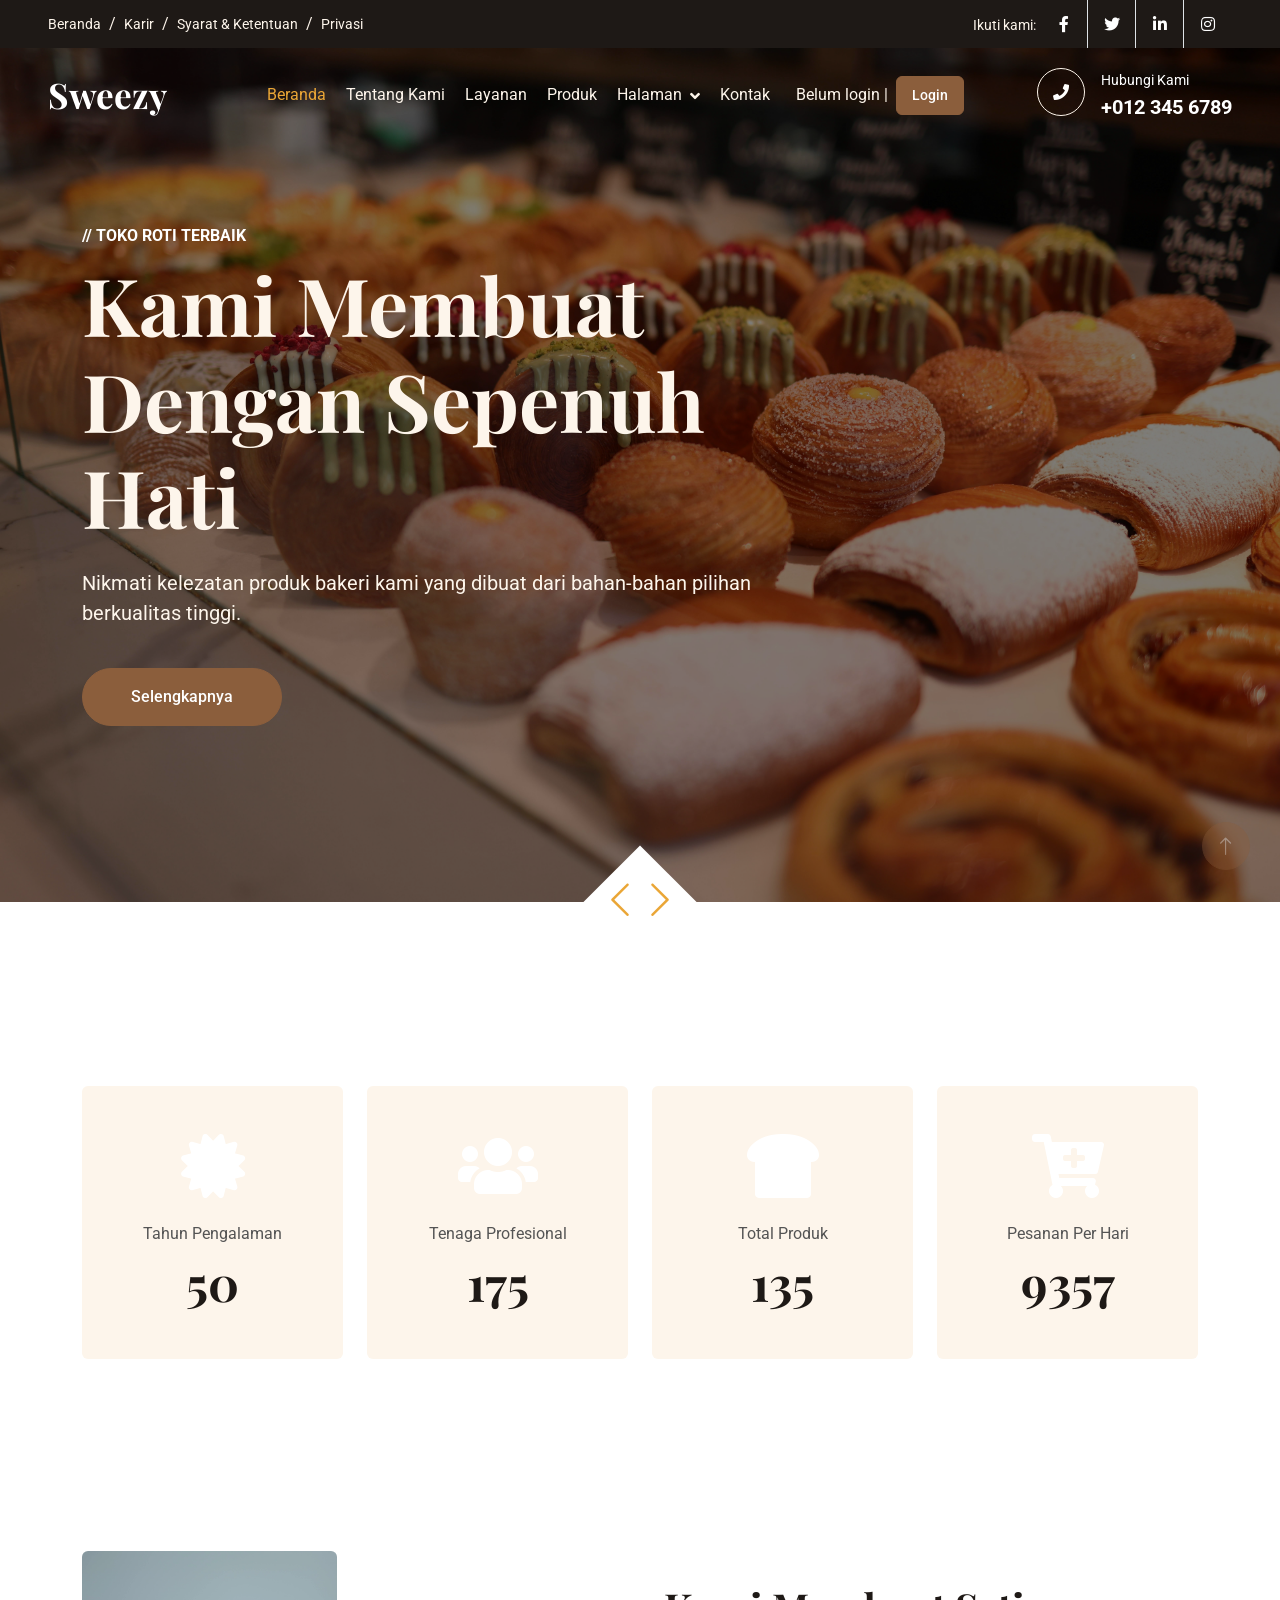
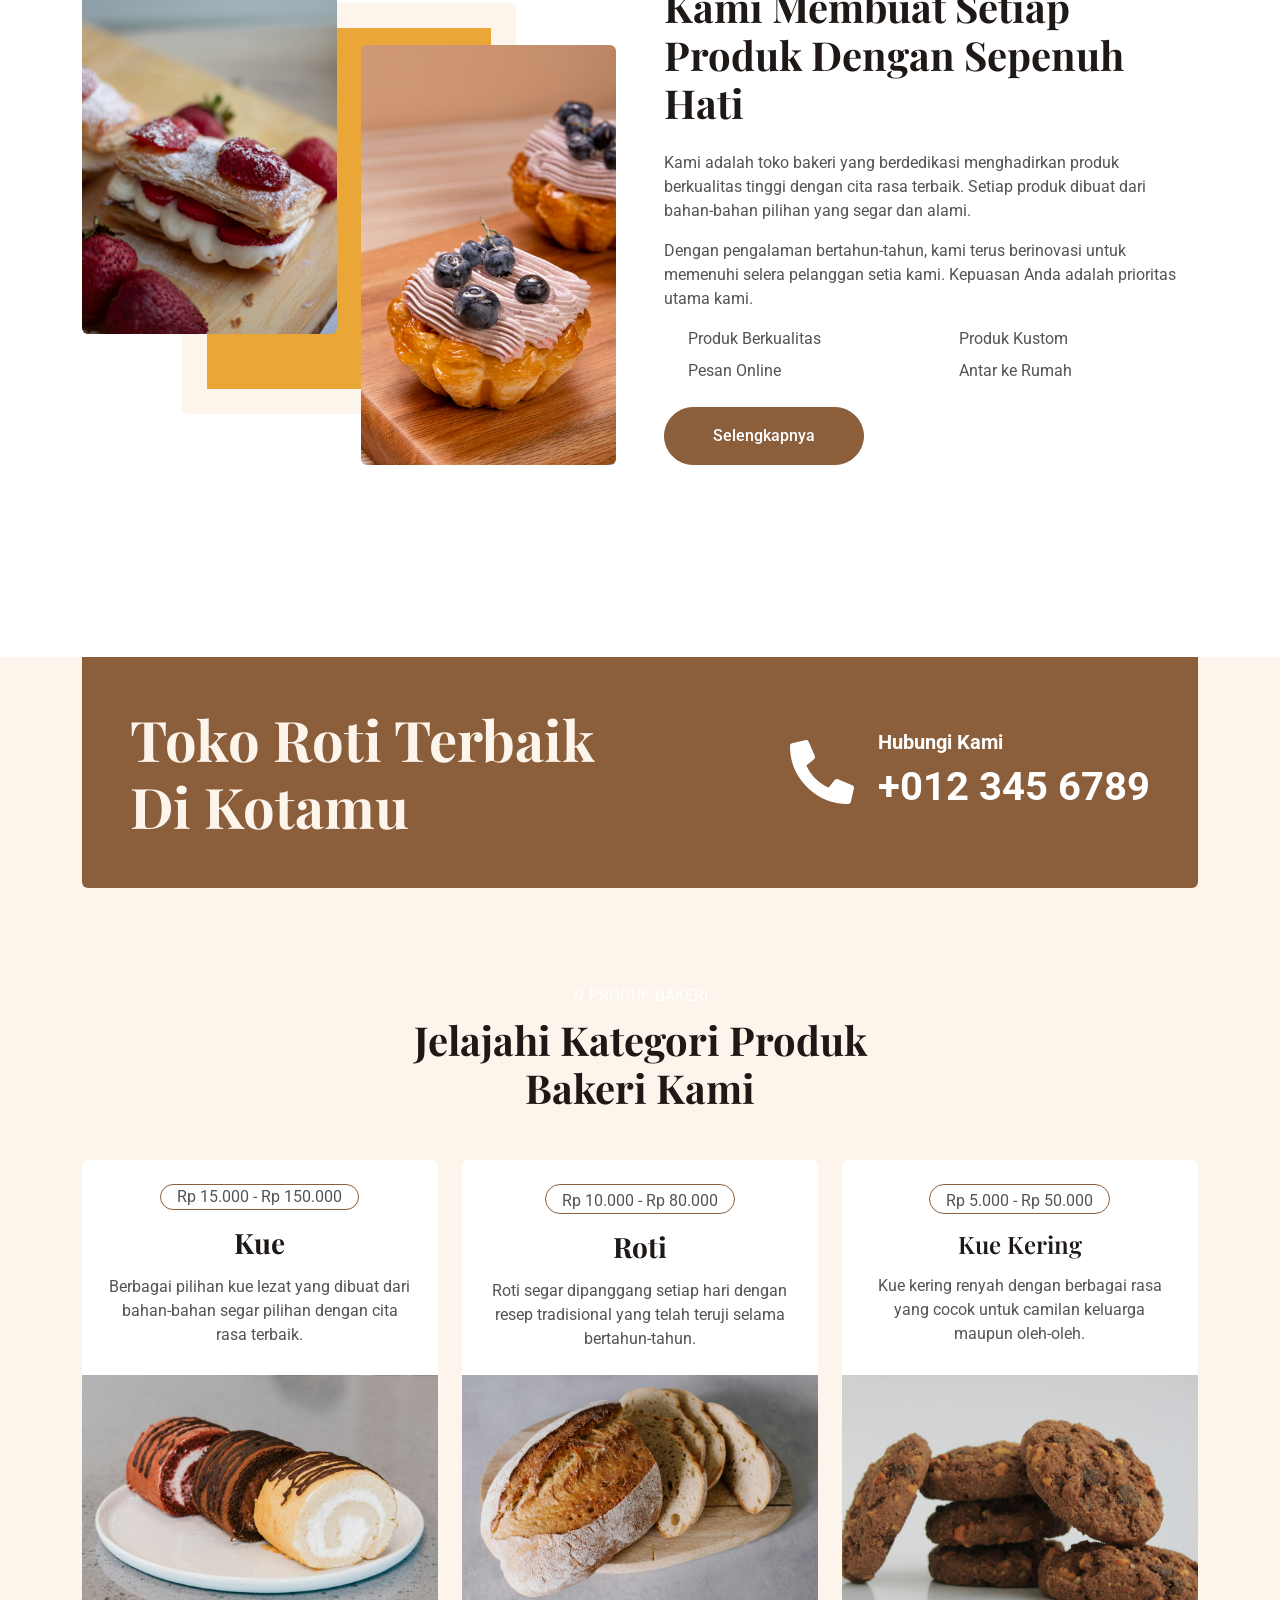
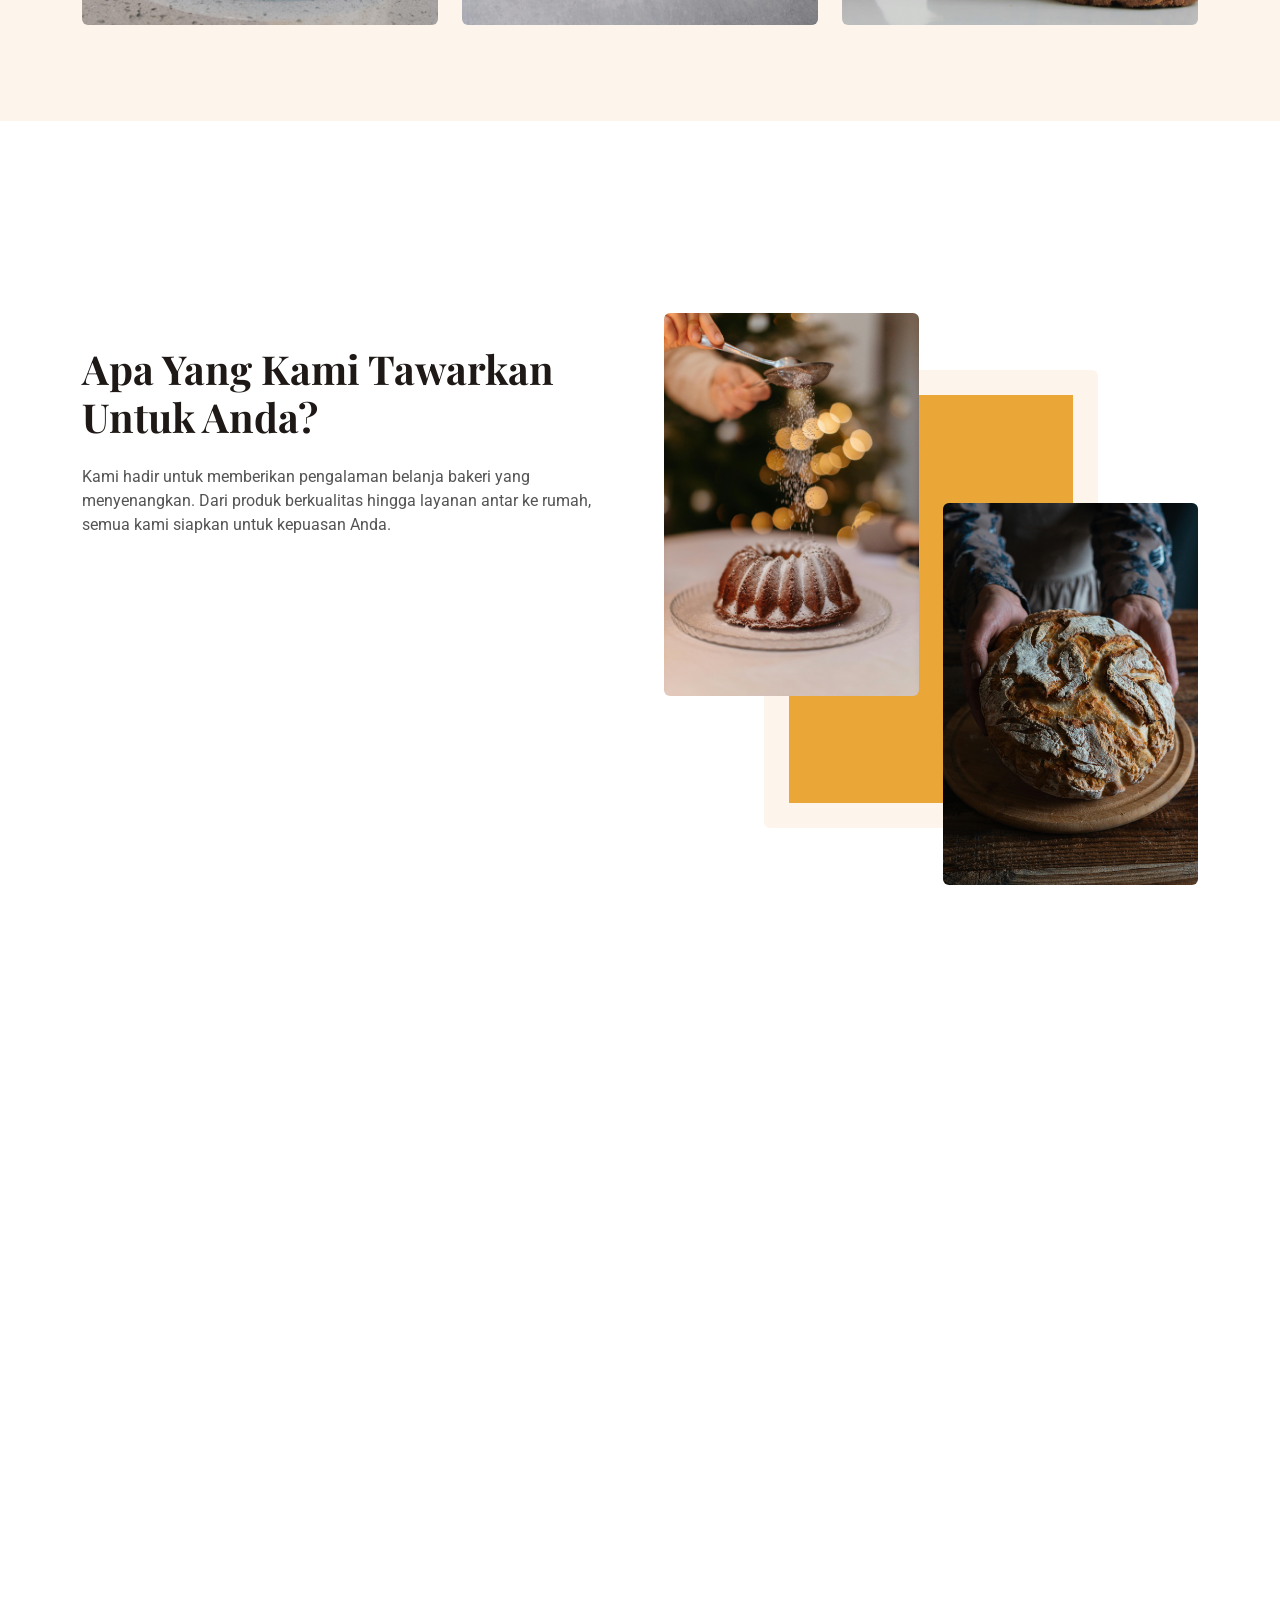
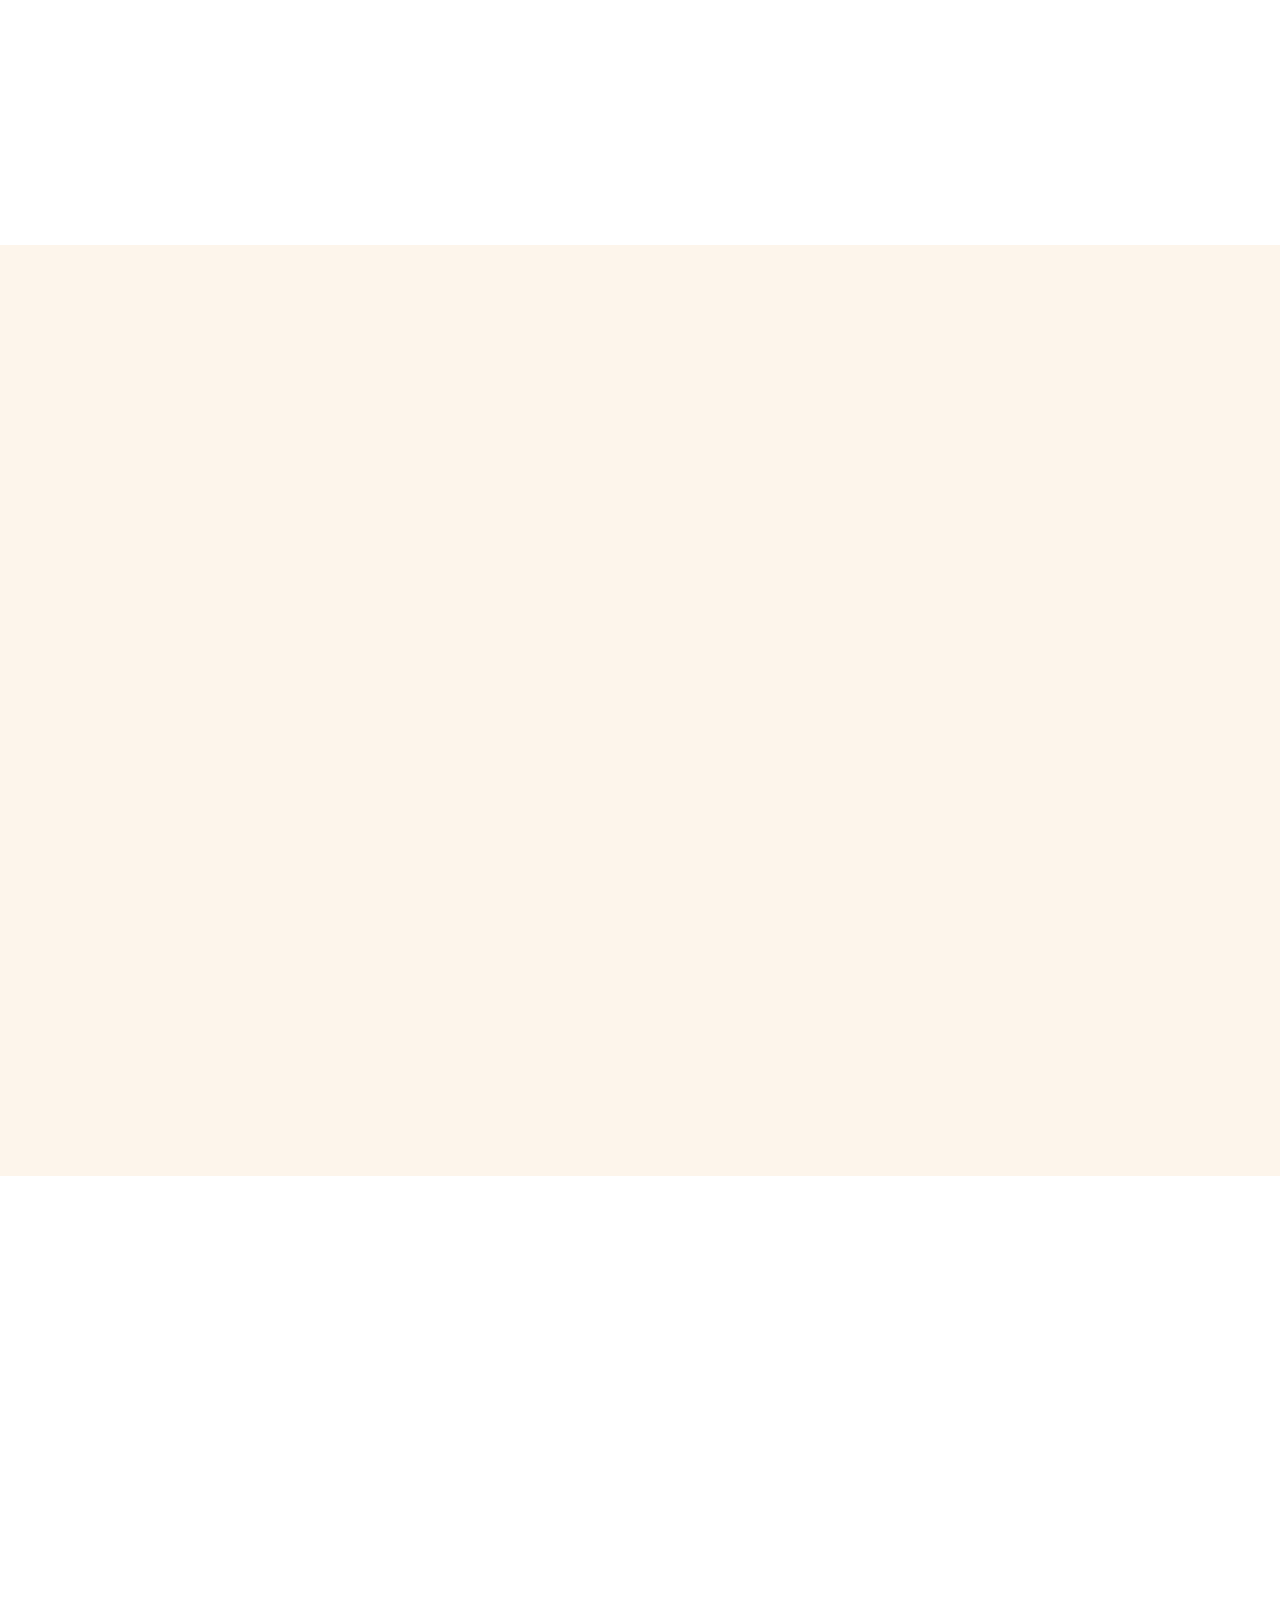
==== commit 9d6483a3: "Update index.html" ====
--- a/index.html
+++ b/index.html
@@ -544,7 +544,10 @@
                 </div>
                 <div class="col-lg-3 col-md-6">
                     <h4 class="text-light mb-4">Jam Operasional</h4>
-                    <a class="btn btn-link">Senin - Jumat: 08.00 - 21.00</a>
+                    <a class="btn btn-link">
+                        <span>Senin - Jumat:</span><br>
+                        <span>08.00 - 21.00</span>
+                    </a>
                     <a class="btn btn-link">Sabtu: 08.00 - 22.00</a>
                     <a class="btn btn-link">Minggu: 09.00 - 20.00</a>
                 </div>
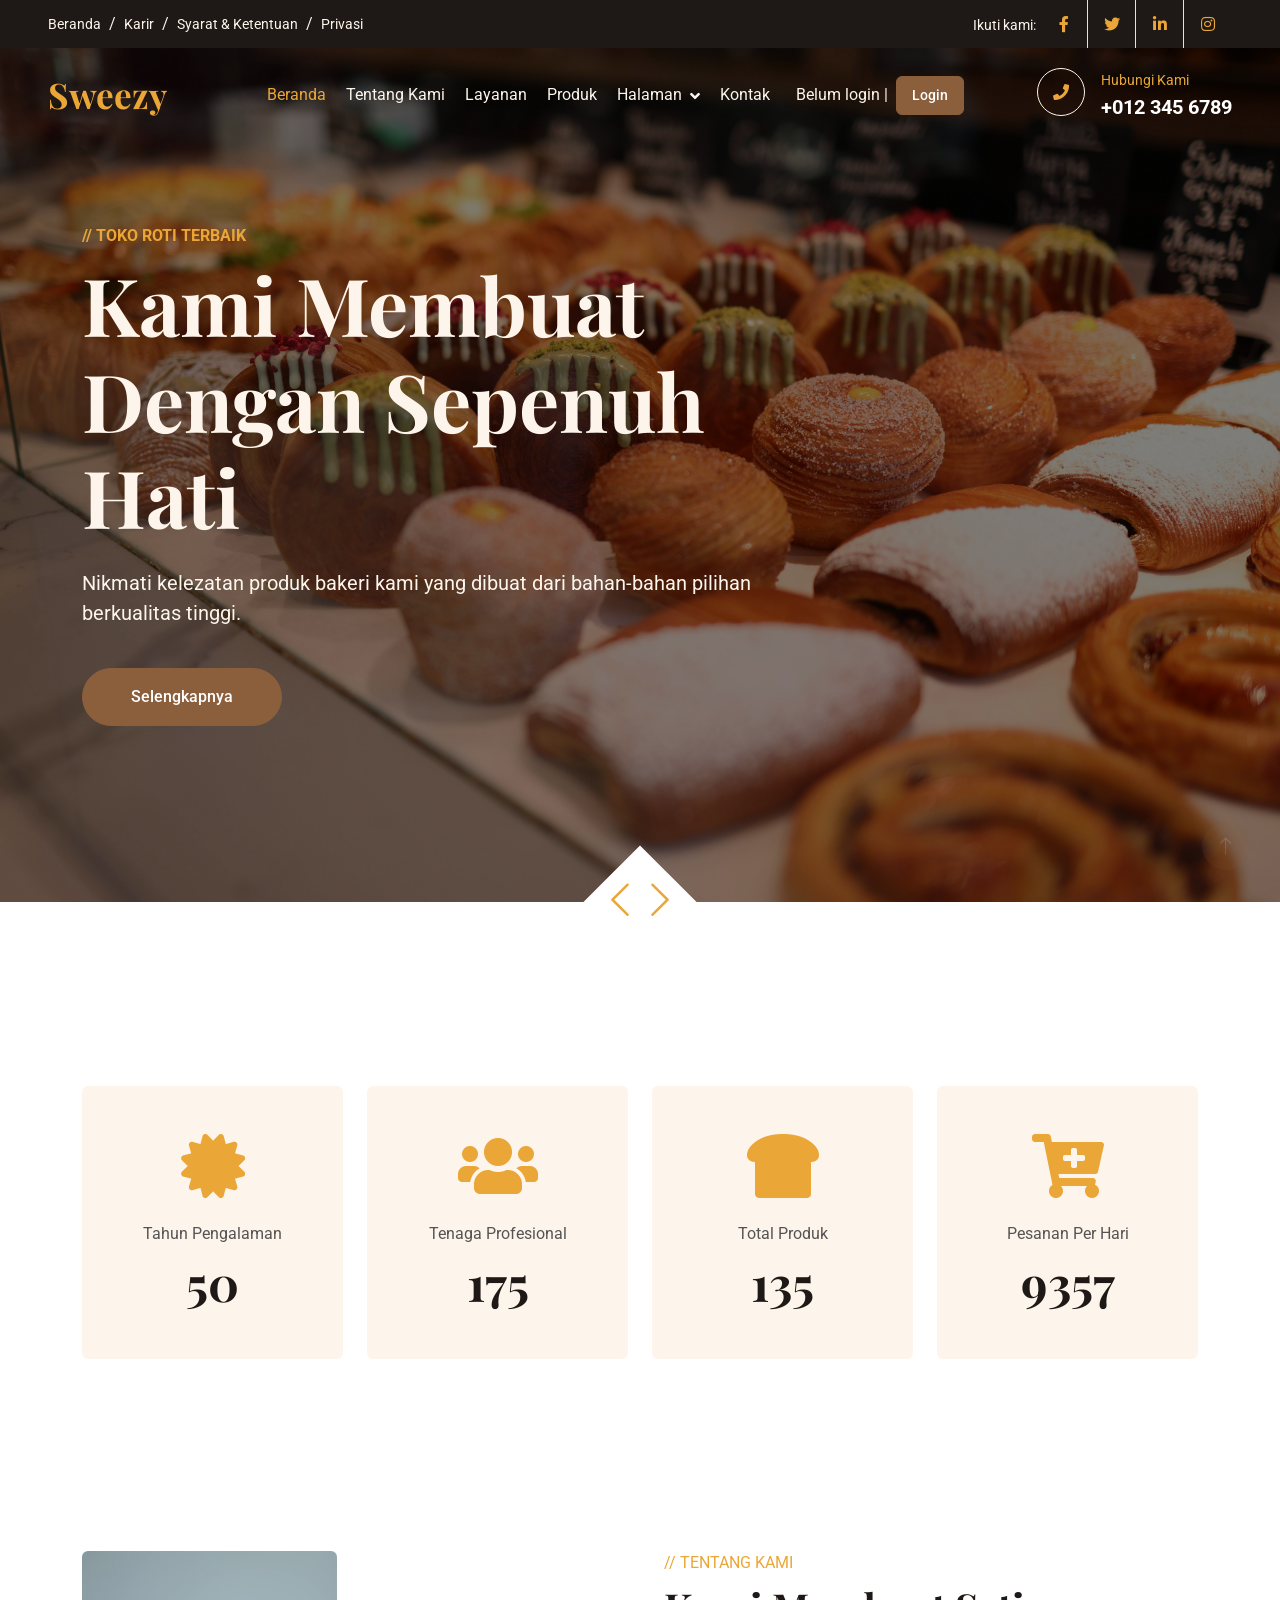
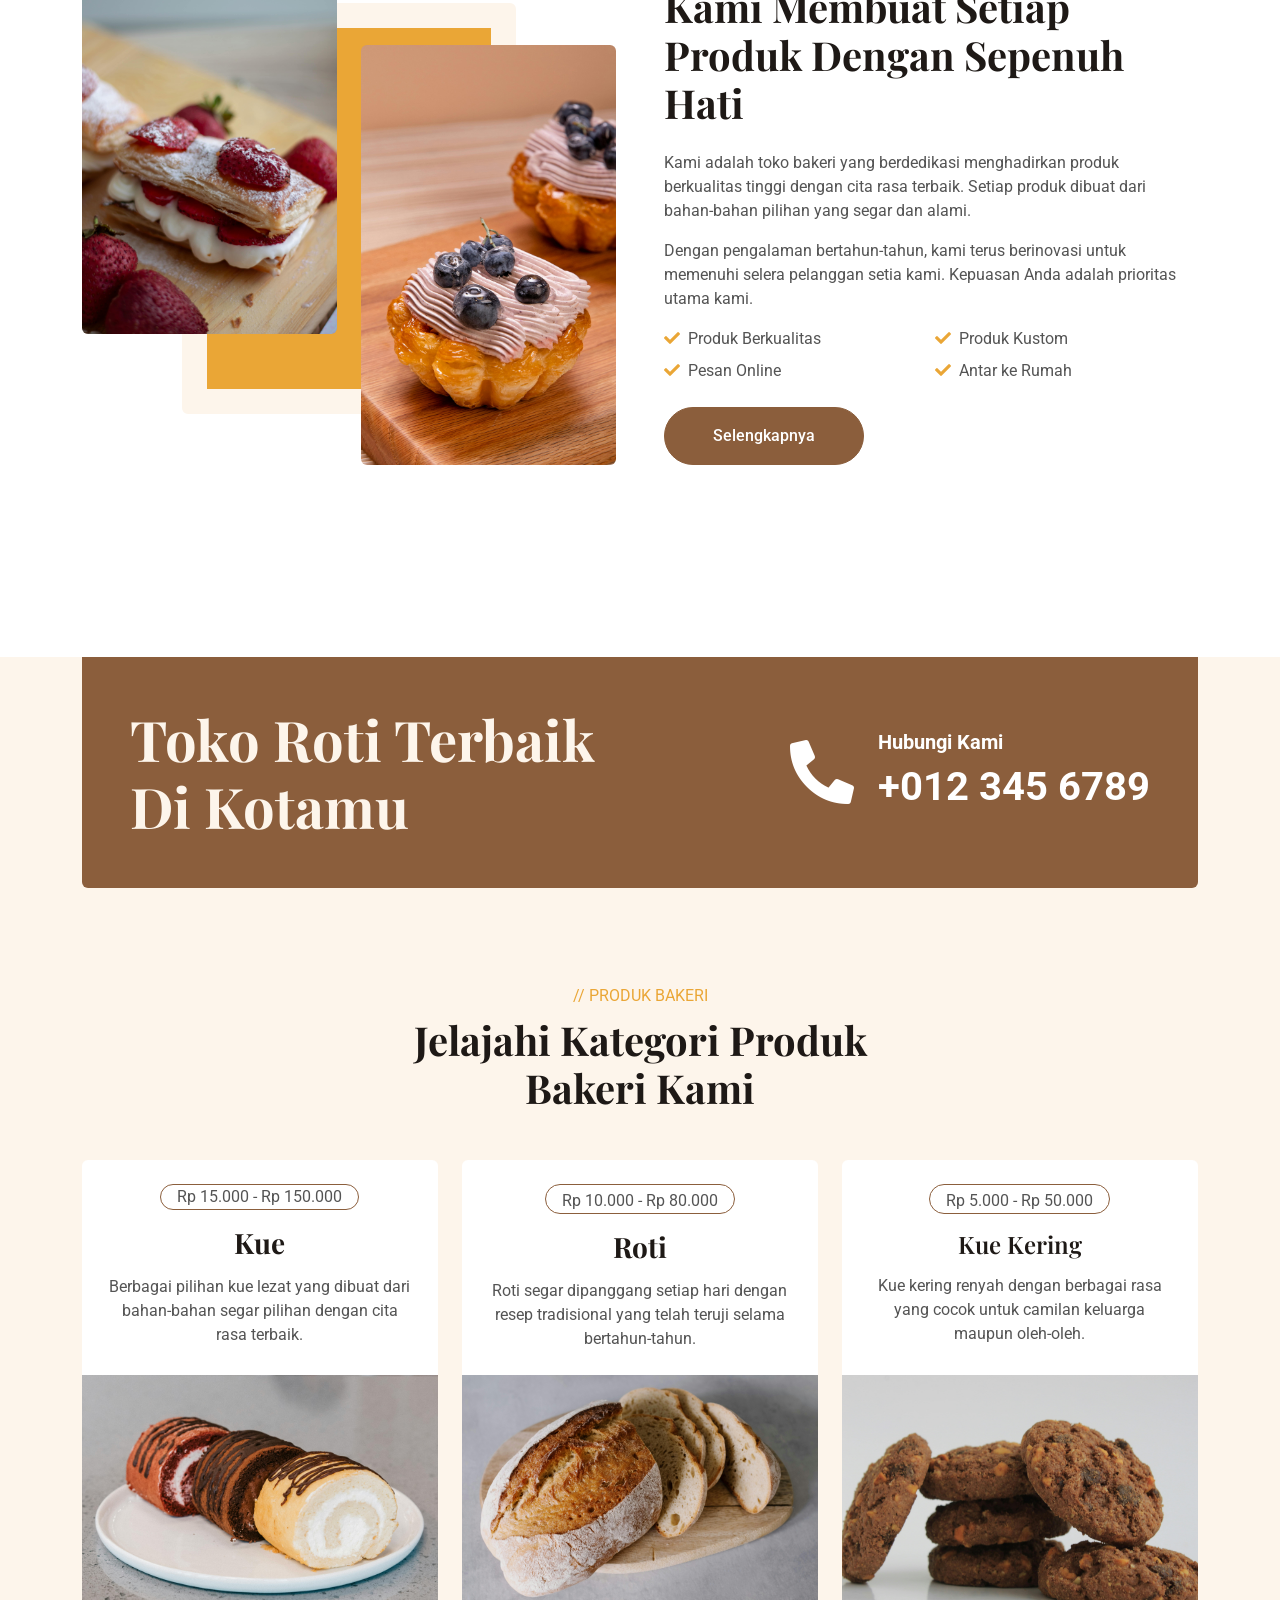
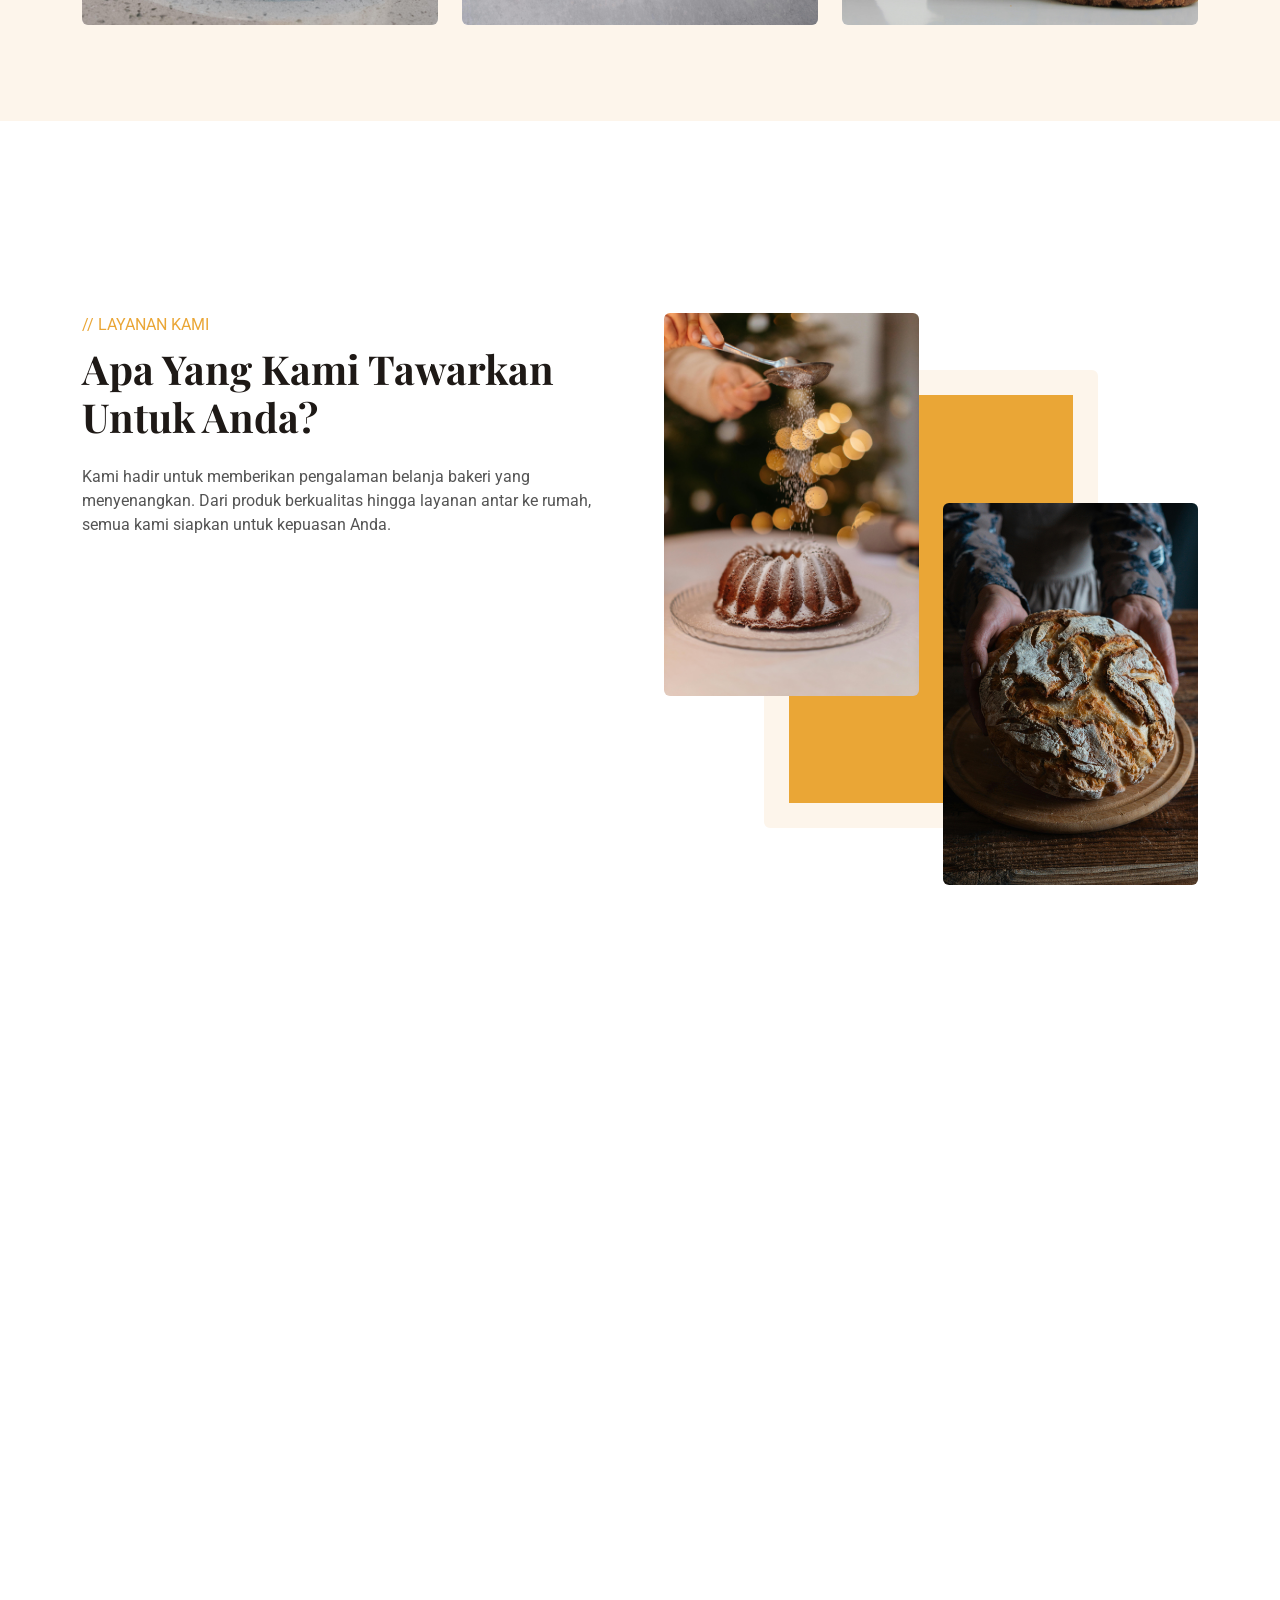
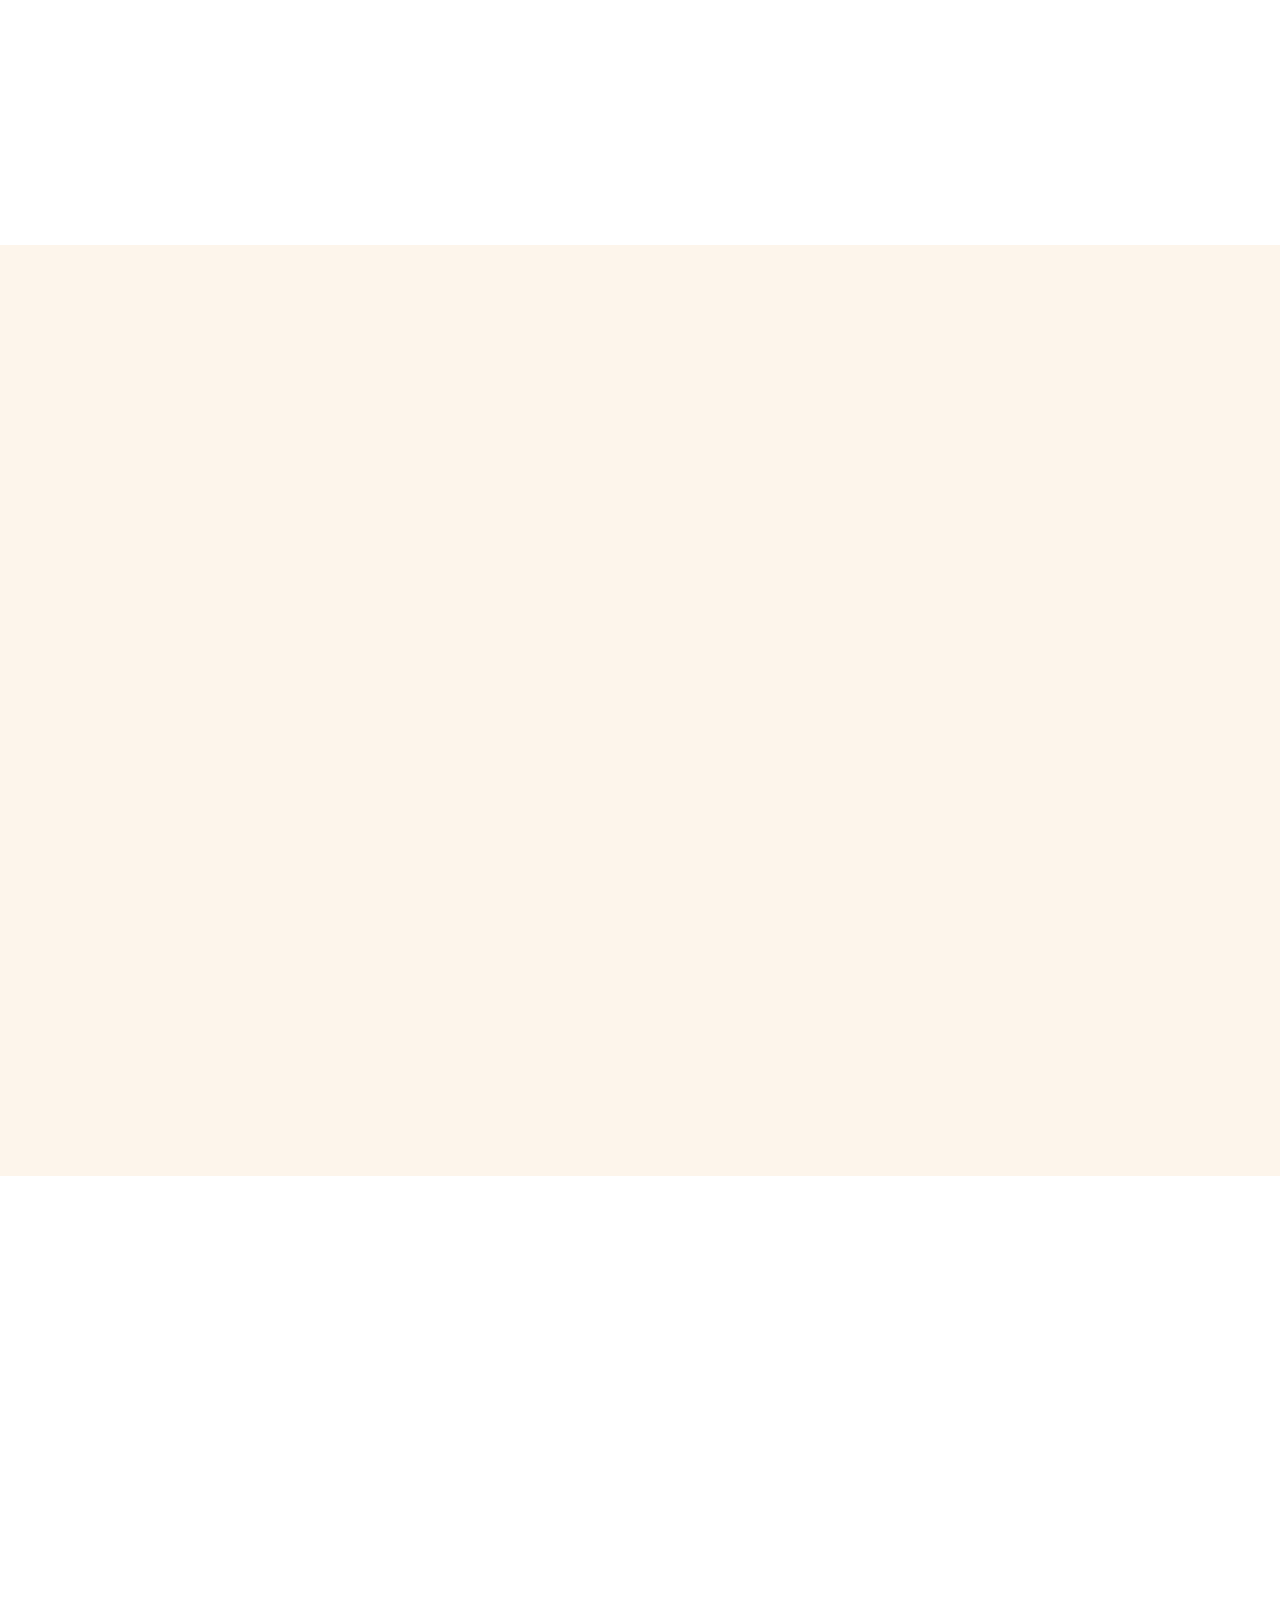
==== commit f8c85f56: "Update index.html" ====
--- a/index.html
+++ b/index.html
@@ -522,9 +522,7 @@
                     <p class="mb-2 d-flex">
                         <i class="fa fa-envelope me-3 mt-1"></i>
                         <span>
-                            sweezybakery@
-                            <br>
-                            gmail.com
+                            sweezybakery<br>@gmail.com
                         </span>
                     </p>
                     <div class="d-flex pt-2">
@@ -545,8 +543,8 @@
                 <div class="col-lg-3 col-md-6">
                     <h4 class="text-light mb-4">Jam Operasional</h4>
                     <a class="btn btn-link">
-                        <span>Senin - Jumat:</span><br>
-                        <span>08.00 - 21.00</span>
+                        Senin - Jumat:<br>
+                        08.00 - 21.00
                     </a>
                     <a class="btn btn-link">Sabtu: 08.00 - 22.00</a>
                     <a class="btn btn-link">Minggu: 09.00 - 20.00</a>
--- a/css/style.css
+++ b/css/style.css
@@ -469,10 +469,6 @@
     color: #FFFFFF !important;
 }
 
-.text-primary {
-    color: white !important;
-}
-
 .bg-primary {
     background-color: #8B5E3C !important;
 }
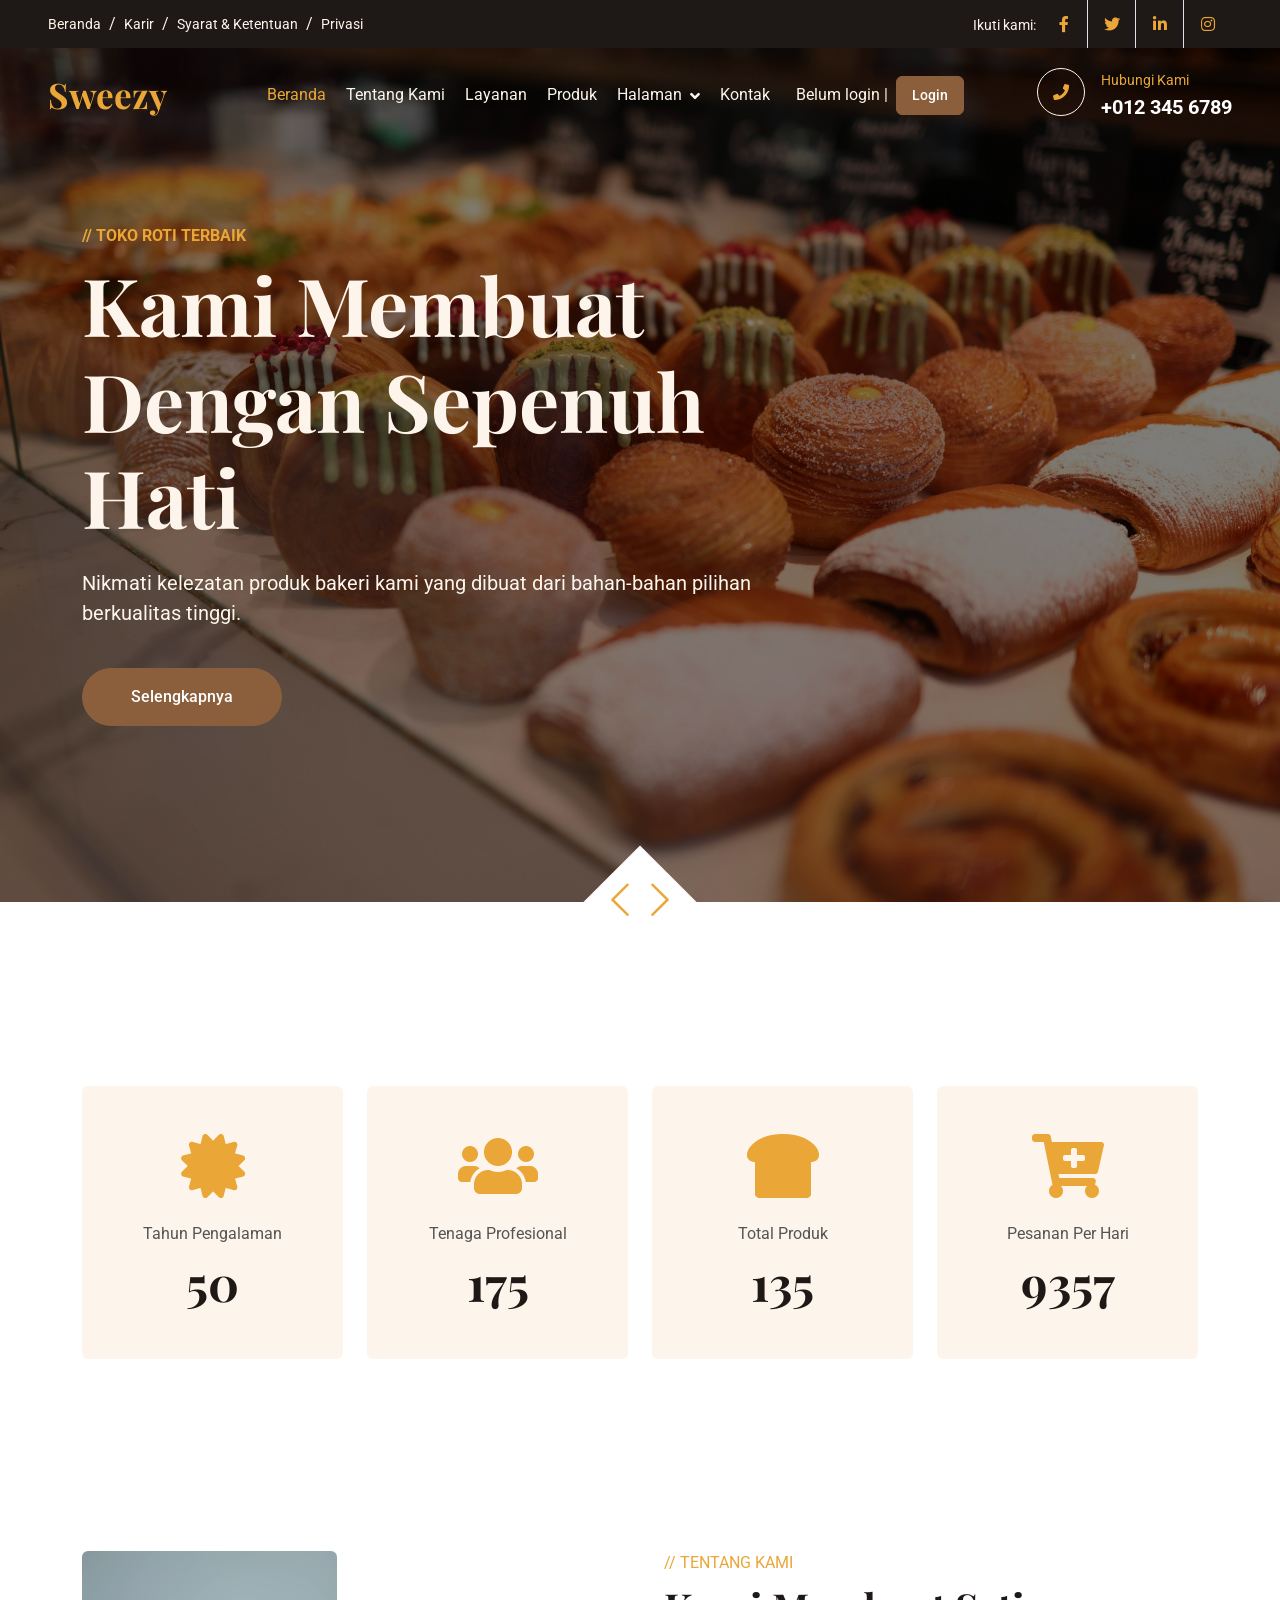
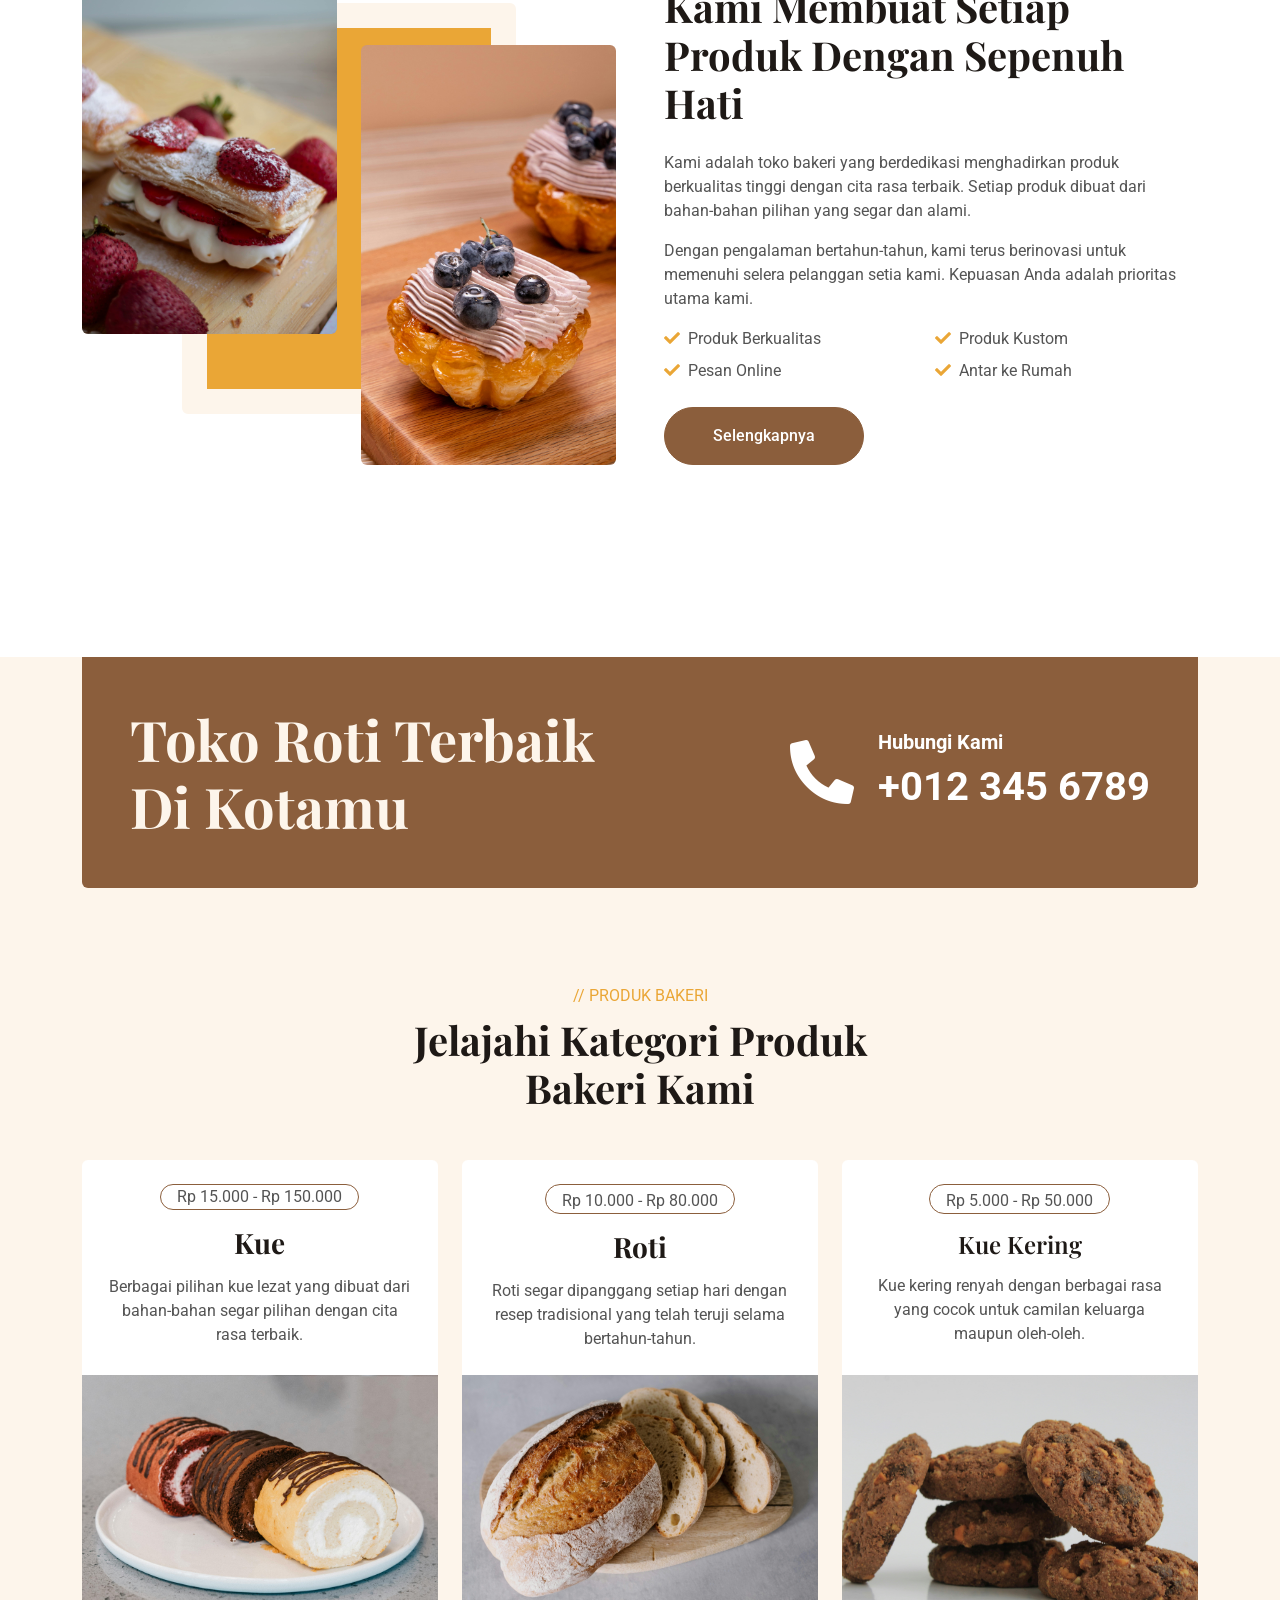
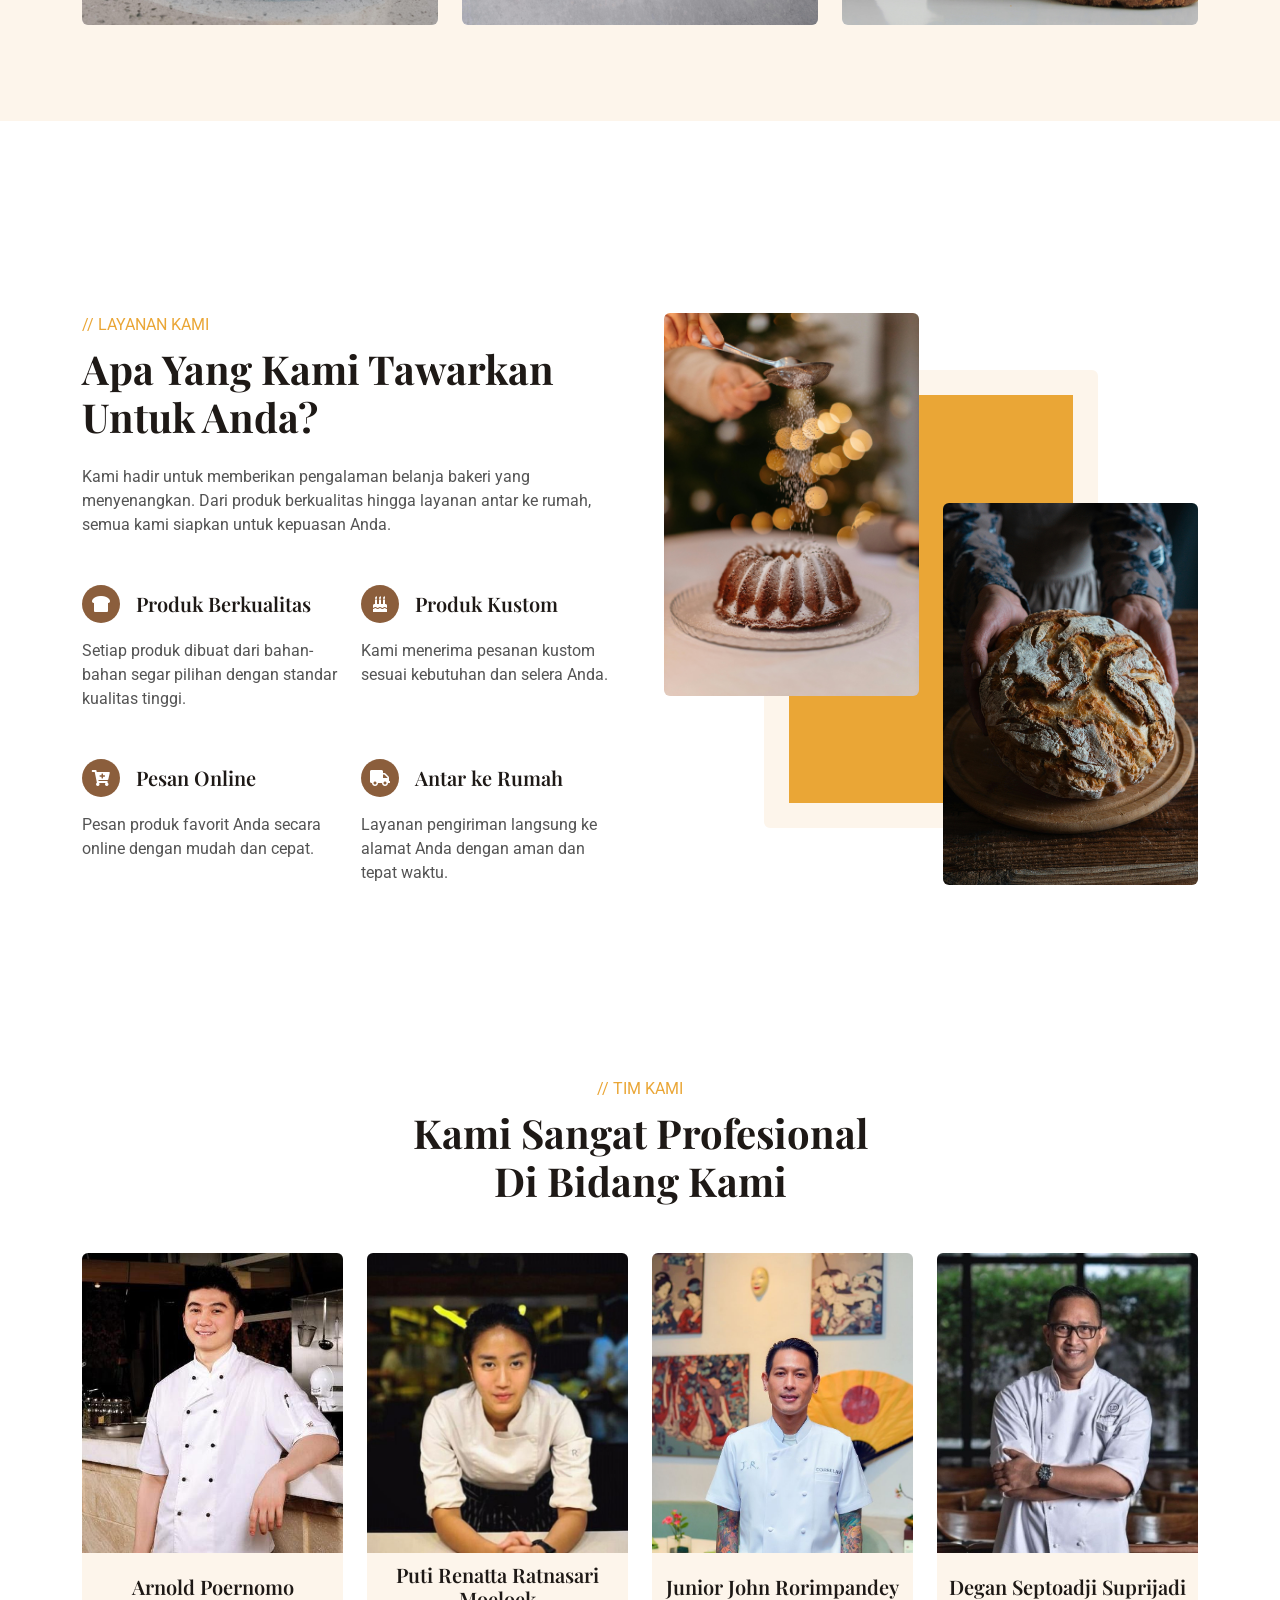
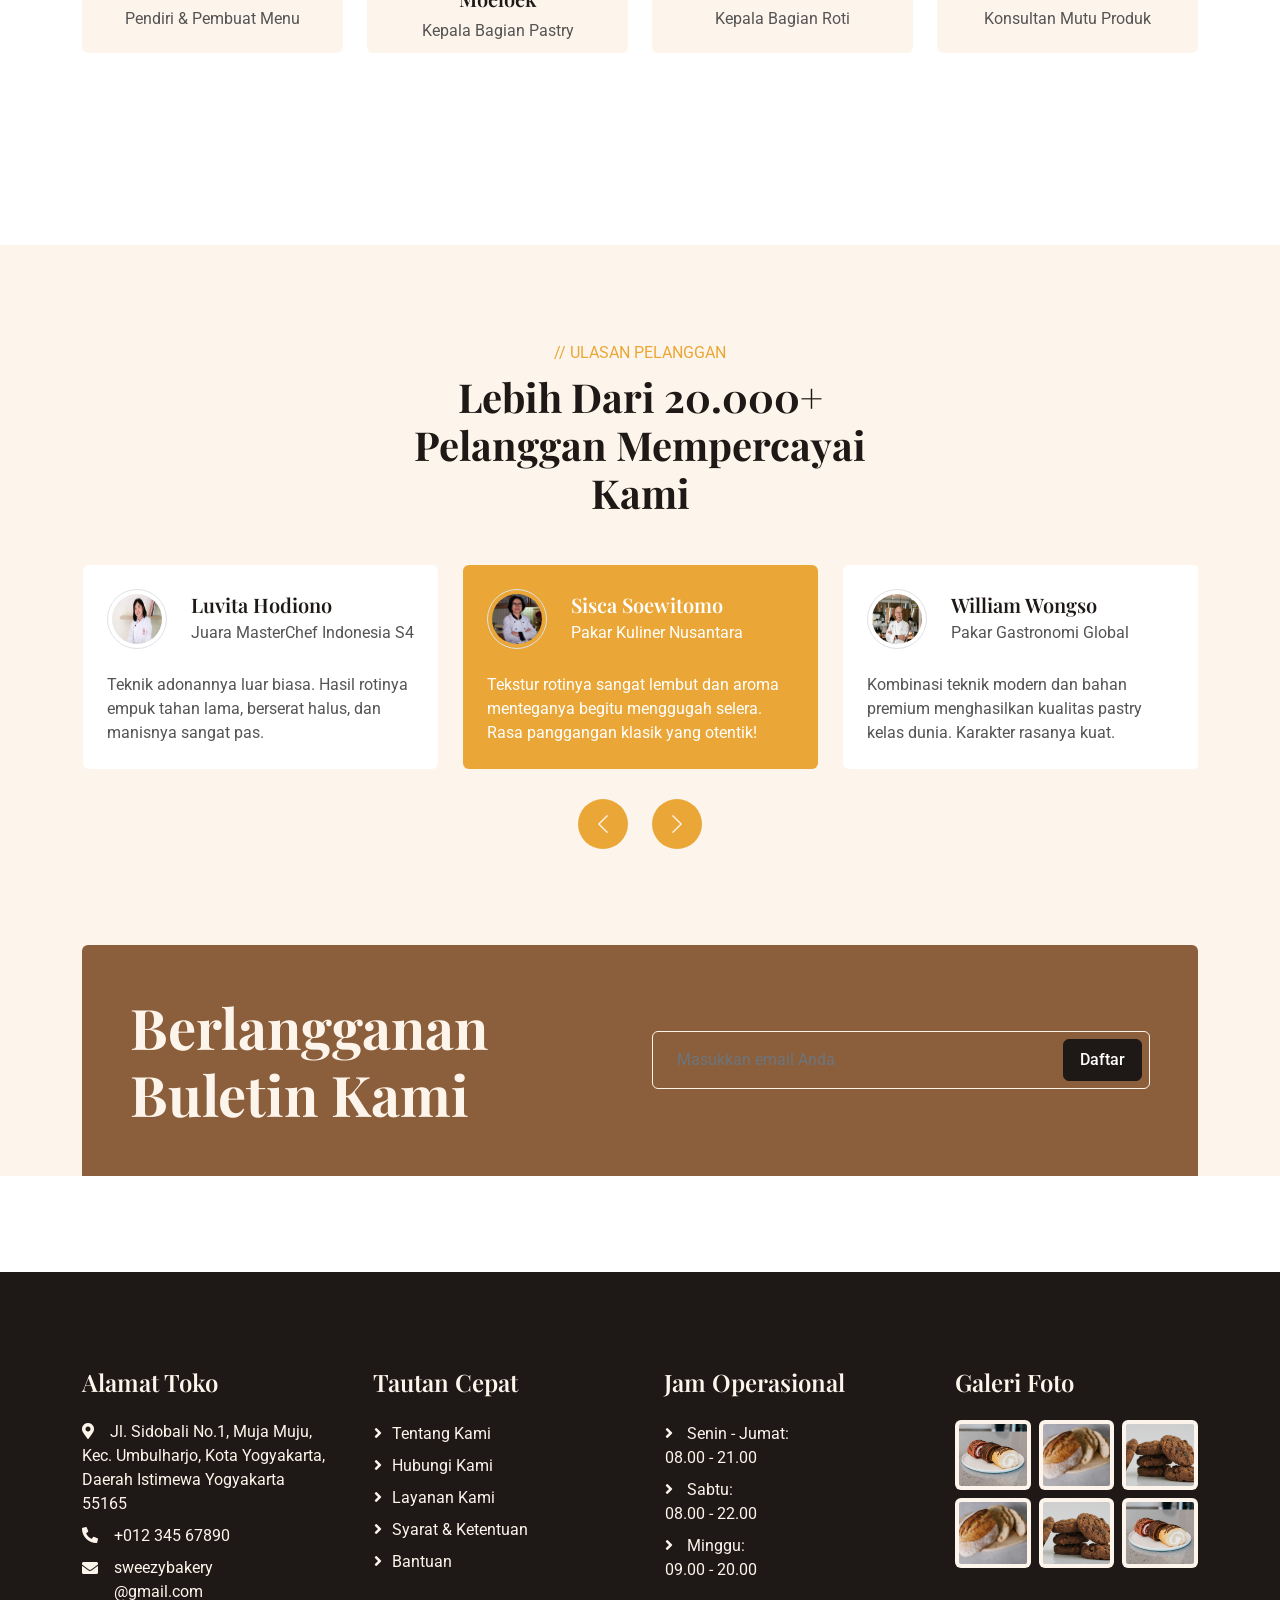
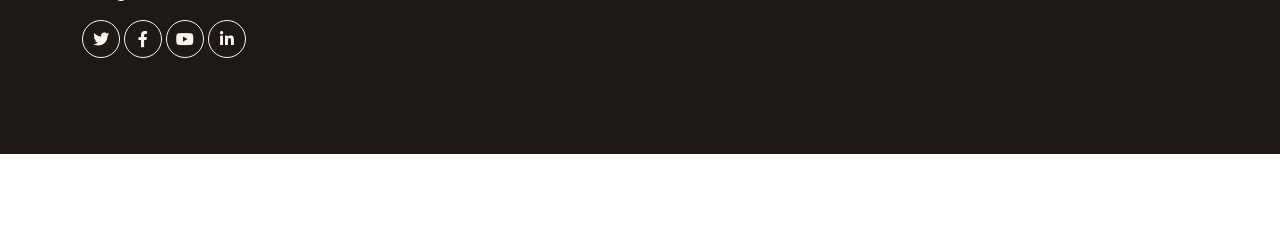
==== commit f88dbcd5: "Update index.html" ====
--- a/index.html
+++ b/index.html
@@ -546,8 +546,14 @@
                         Senin - Jumat:<br>
                         08.00 - 21.00
                     </a>
-                    <a class="btn btn-link">Sabtu: 08.00 - 22.00</a>
-                    <a class="btn btn-link">Minggu: 09.00 - 20.00</a>
+                    <a class="btn btn-link">
+                        Sabtu:<br>
+                        08.00 - 22.00
+                    </a>
+                    <a class="btn btn-link">
+                        Minggu:<br>
+                        09.00 - 20.00
+                    </a>
                 </div>
                 <div class="col-lg-3 col-md-6">
                     <h4 class="text-light mb-4">Galeri Foto</h4>
